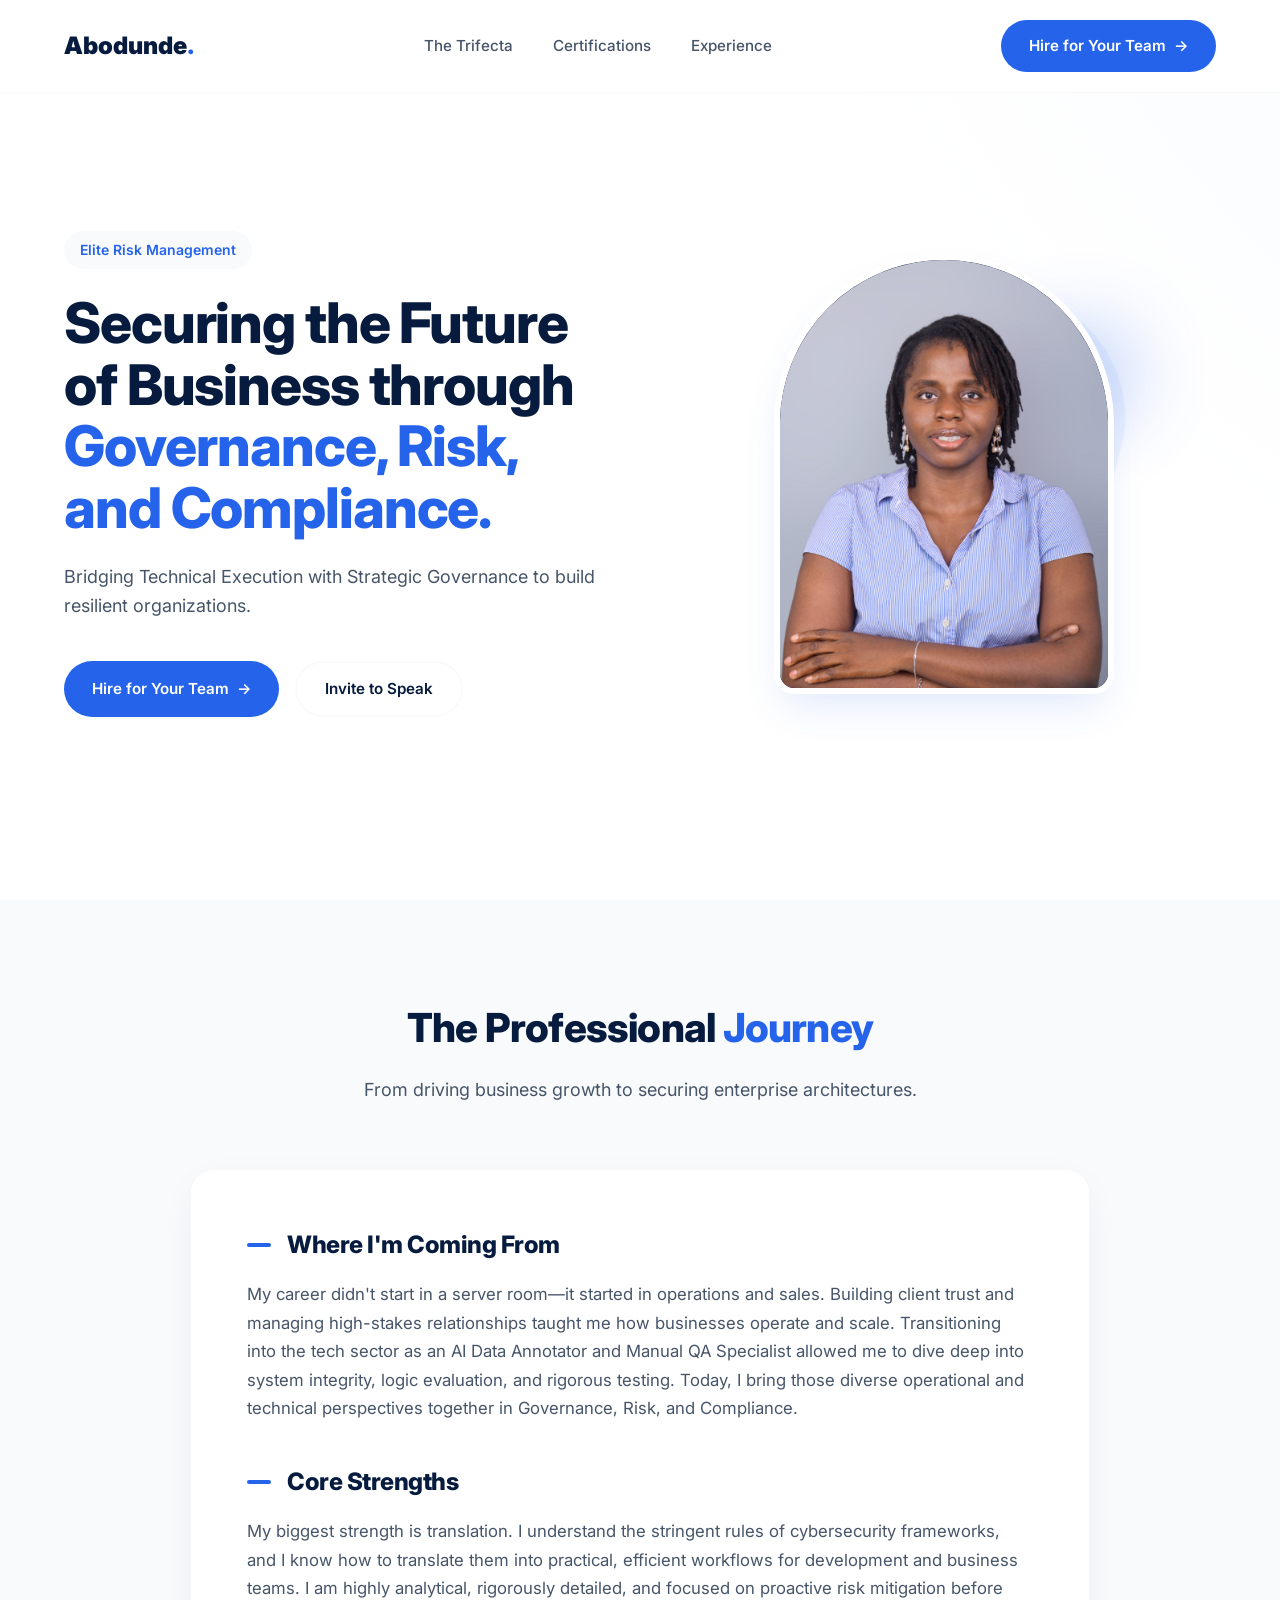
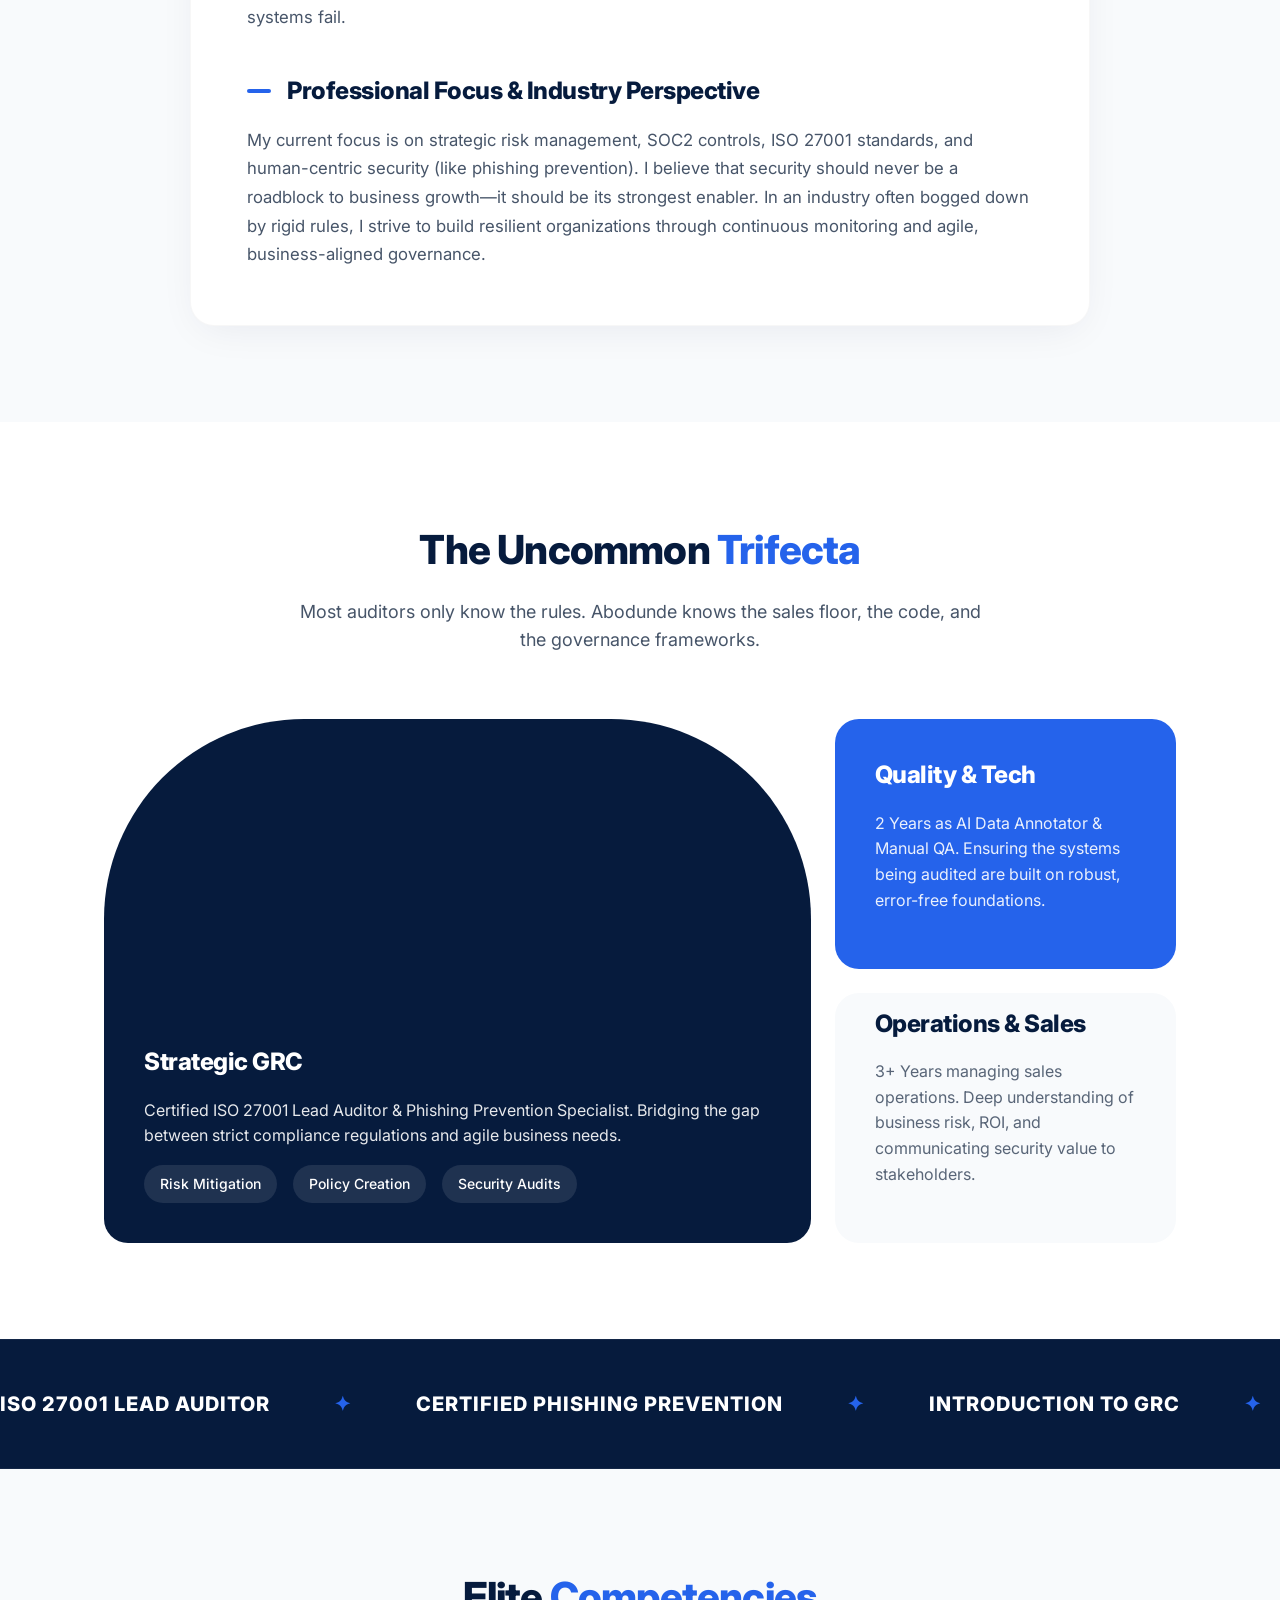
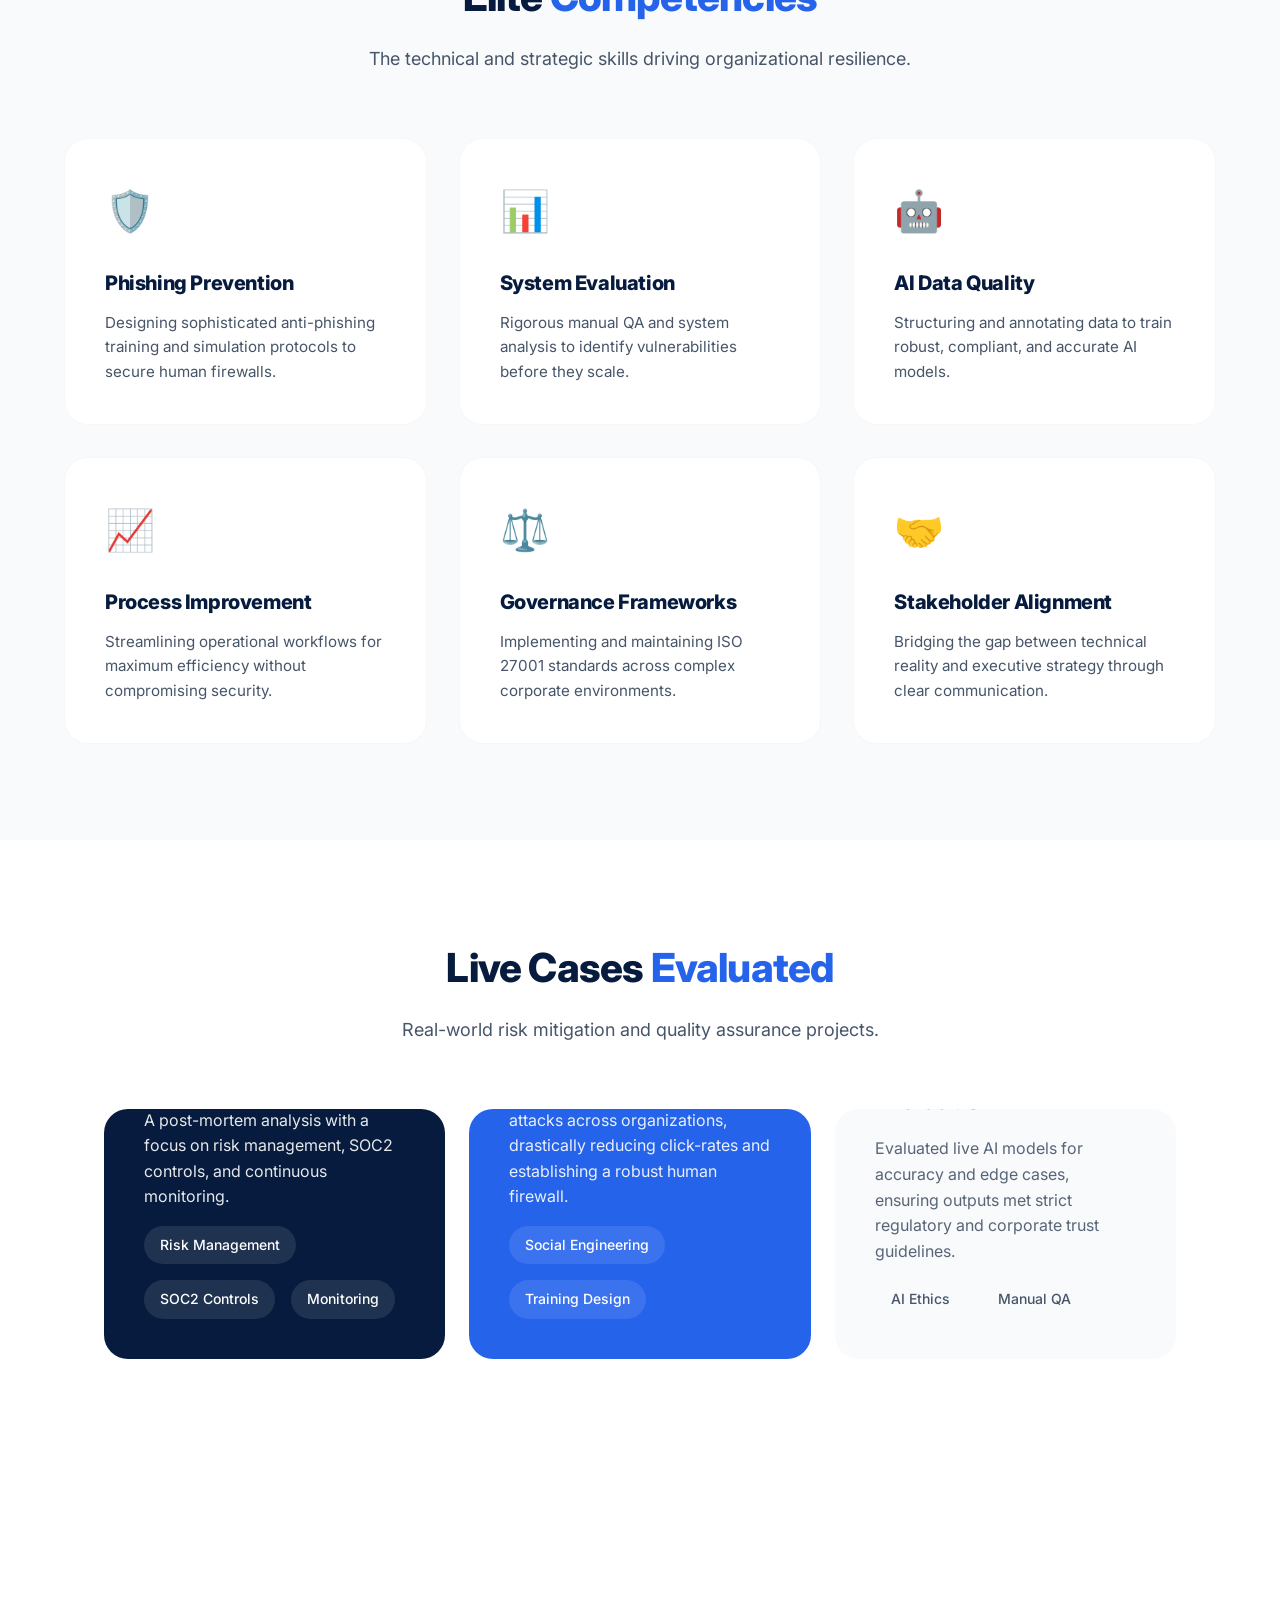
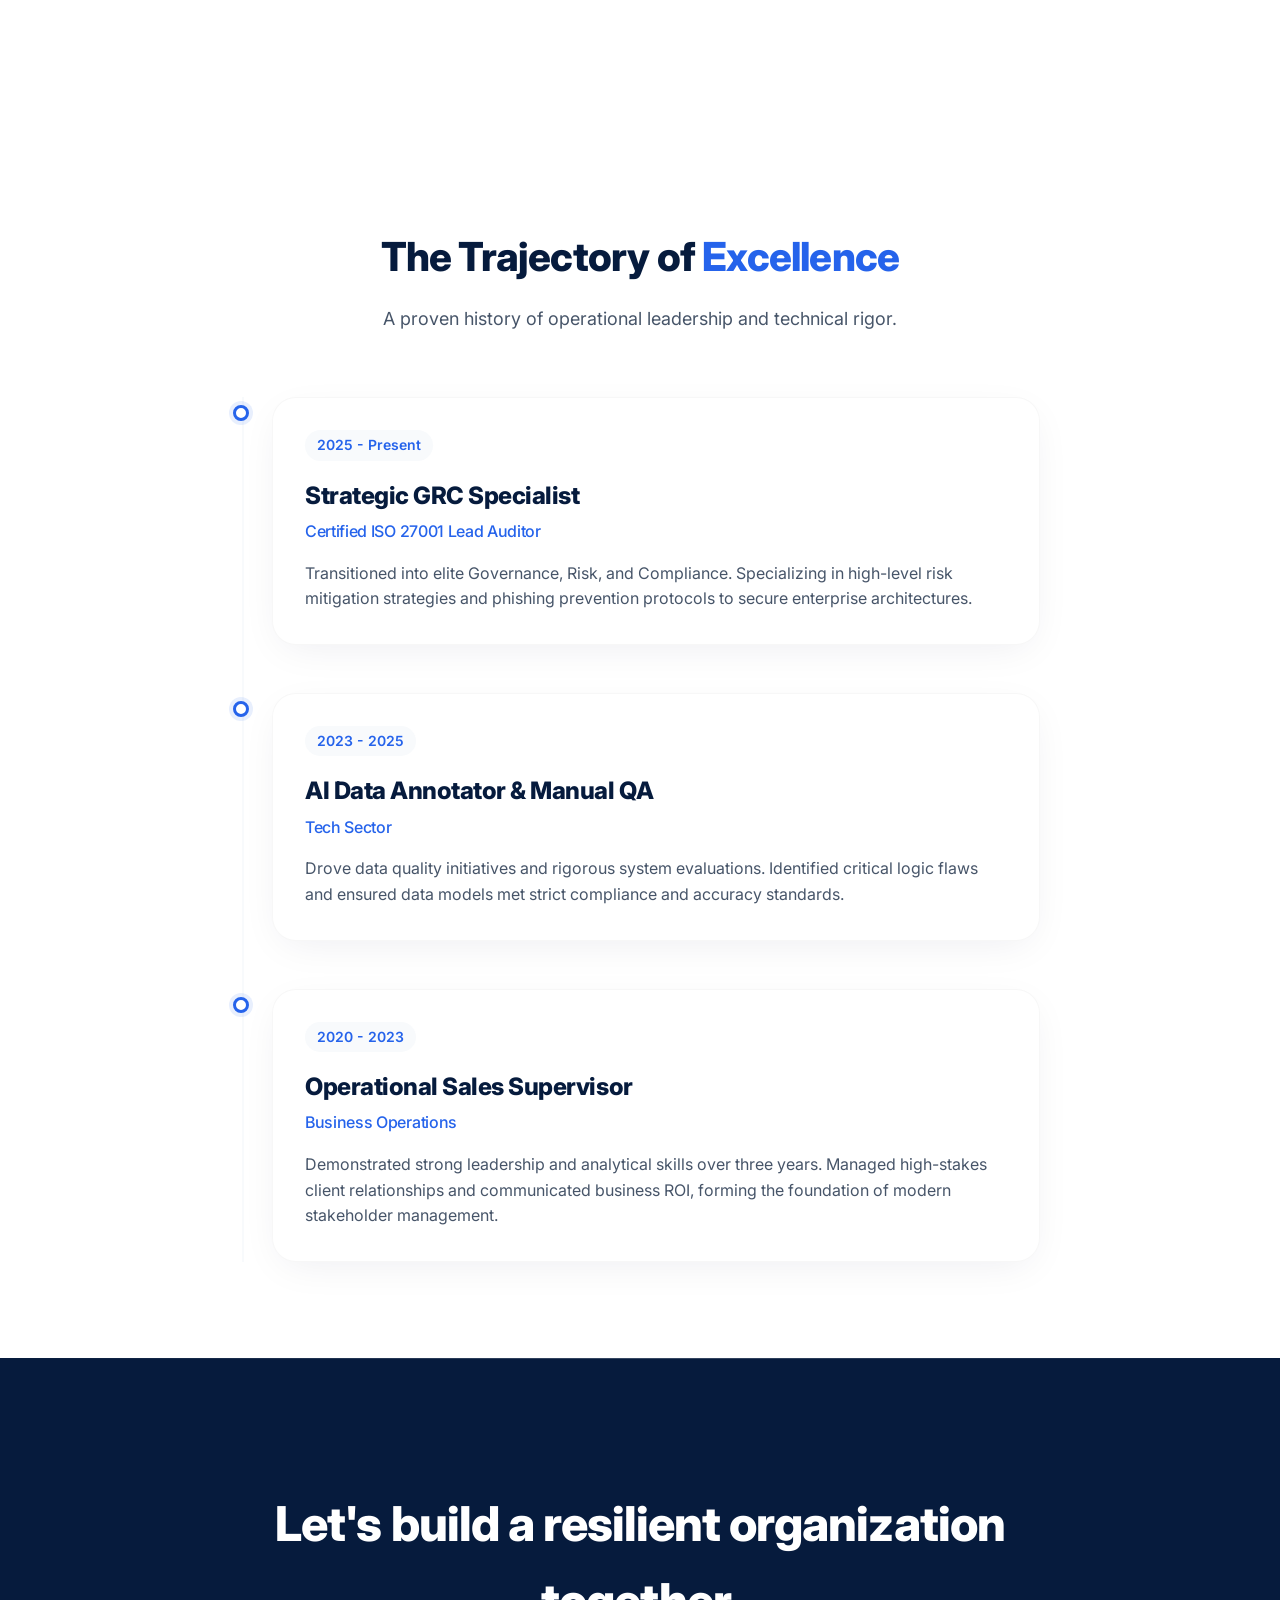
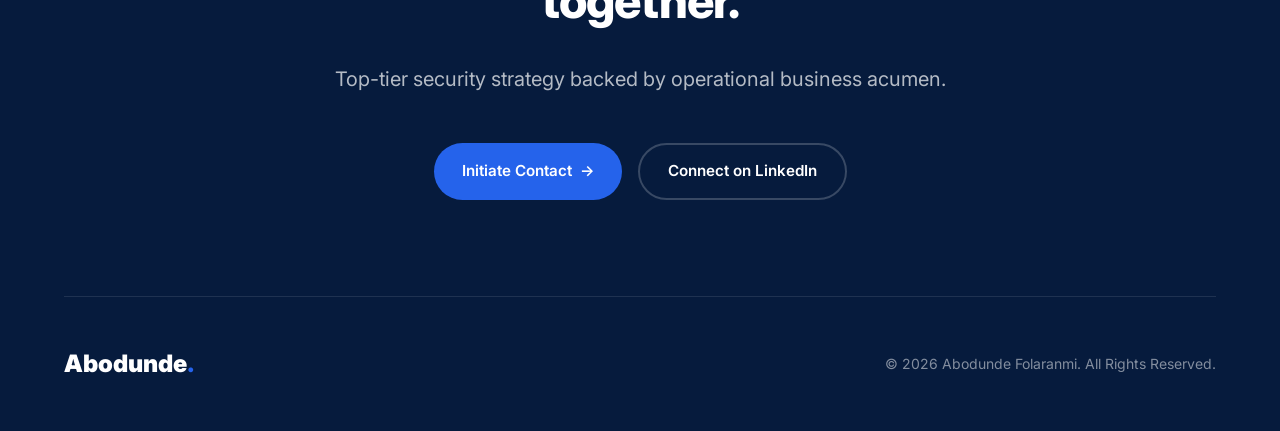
==== index.html @ b5280da3 "Add files via upload" ====
<!DOCTYPE html>
<html lang="en">
<head>
    <meta charset="UTF-8">
    <meta name="viewport" content="width=device-width, initial-scale=1.0">
    <title>Abodunde Folaranmi | Elite GRC & Risk Management Leader</title>
    <meta name="description" content="Portfolio of Abodunde Folaranmi - Bridging Technical Execution with Strategic Governance. ISO 27001 Lead Auditor & QA Specialist.">
    <link rel="stylesheet" href="style.css">
    <!-- Google Fonts: Inter for that premium, clean geometric look -->
    <link rel="preconnect" href="https://fonts.googleapis.com">
    <link rel="preconnect" href="https://fonts.gstatic.com" crossorigin>
    <link href="https://fonts.googleapis.com/css2?family=Inter:wght@300;400;500;600;800;900&display=swap" rel="stylesheet">
</head>
<body>
    <header class="navbar">
        <div class="logo">Abodunde<span>.</span></div>
        <nav>
            <a href="#about">The Trifecta</a>
            <a href="#expertise">Certifications</a>
            <a href="#experience">Experience</a>
        </nav>
        <a href="#contact" class="btn-primary">Hire for Your Team <span class="arrow">→</span></a>
    </header>

    <main>
        <!-- Hero Section -->
        <section id="hero" class="hero">
            <div class="hero-content">
                <div class="hero-badge">Elite Risk Management</div>
                <h1>Securing the Future of Business through <span class="highlight">Governance, Risk, and Compliance.</span></h1>
                <p>Bridging Technical Execution with Strategic Governance to build resilient organizations.</p>
                <div class="hero-actions">
                    <a href="#contact" class="btn-primary">Hire for Your Team <span class="arrow">→</span></a>
                    <a href="#contact" class="btn-secondary">Invite to Speak</a>
                </div>
            </div>
            <div class="hero-visual">
                <!-- Profile Image -->
                <div class="profile-image-container">
                    <!-- Update the src attribute with the exact name of the picture you uploaded -->
                    <img src="DSC_1246.JPG" alt="Abodunde Folaranmi" class="profile-img" id="profile-picture">
                </div>
                <!-- Abstract visual representation behind the image -->
                <div class="abstract-shape shape-1"></div>
                <div class="abstract-shape shape-2"></div>
                <div class="abstract-shape shape-3"></div>
            </div>
        </section>

        <!-- About Me Section -->
        <section id="about-me" class="section bg-light-section">
            <div class="section-header">
                <h2>The Professional <span class="highlight">Journey</span></h2>
                <p>From driving business growth to securing enterprise architectures.</p>
            </div>
            
            <div class="about-grid">
                <div class="about-content">
                    <h3>Where I'm Coming From</h3>
                    <p>My career didn't start in a server room—it started in operations and sales. Building client trust and managing high-stakes relationships taught me how businesses operate and scale. Transitioning into the tech sector as an AI Data Annotator and Manual QA Specialist allowed me to dive deep into system integrity, logic evaluation, and rigorous testing. Today, I bring those diverse operational and technical perspectives together in Governance, Risk, and Compliance.</p>
                    
                    <h3>Core Strengths</h3>
                    <p>My biggest strength is translation. I understand the stringent rules of cybersecurity frameworks, and I know how to translate them into practical, efficient workflows for development and business teams. I am highly analytical, rigorously detailed, and focused on proactive risk mitigation before systems fail.</p>
                    
                    <h3>Professional Focus & Industry Perspective</h3>
                    <p>My current focus is on strategic risk management, SOC2 controls, ISO 27001 standards, and human-centric security (like phishing prevention). I believe that security should never be a roadblock to business growth—it should be its strongest enabler. In an industry often bogged down by rigid rules, I strive to build resilient organizations through continuous monitoring and agile, business-aligned governance.</p>
                </div>
            </div>
        </section>

        <!-- The Uncommon Trifecta Section -->
        <section id="about-trifecta" class="section">
            <div class="section-header">
                <h2>The Uncommon <span class="highlight">Trifecta</span></h2>
                <p>Most auditors only know the rules. Abodunde knows the sales floor, the code, and the governance frameworks.</p>
            </div>
            
            <div class="bento-grid">
                <!-- Card 1: GRC -->
                <div class="bento-card bento-large bg-navy color-white">
                    <div class="bento-content">
                        <h3>Strategic GRC</h3>
                        <p>Certified ISO 27001 Lead Auditor & Phishing Prevention Specialist. Bridging the gap between strict compliance regulations and agile business needs.</p>
                        <ul class="skills-list">
                            <li>Risk Mitigation</li>
                            <li>Policy Creation</li>
                            <li>Security Audits</li>
                        </ul>
                    </div>
                </div>

                <!-- Card 2: Tech -->
                <div class="bento-card bento-small bg-blue color-white">
                    <div class="bento-content">
                        <h3>Quality & Tech</h3>
                        <p>2 Years as AI Data Annotator & Manual QA. Ensuring the systems being audited are built on robust, error-free foundations.</p>
                    </div>
                </div>

                <!-- Card 3: Sales -->
                <div class="bento-card bento-small bg-light">
                    <div class="bento-content">
                        <h3>Operations & Sales</h3>
                        <p>3+ Years managing sales operations. Deep understanding of business risk, ROI, and communicating security value to stakeholders.</p>
                    </div>
                </div>
            </div>
        </section>

        <!-- Certifications Marquee -->
        <section class="marquee-section bg-navy">
            <div class="marquee-container">
                <div class="marquee-content">
                    <!-- Duplicate items for seamless scroll -->
                    <div class="marquee-item">ISO 27001 Lead Auditor</div>
                    <div class="marquee-item">Certified Phishing Prevention</div>
                    <div class="marquee-item">Introduction to GRC</div>
                    <div class="marquee-item">ISO 27001 Lead Auditor</div>
                    <div class="marquee-item">Certified Phishing Prevention</div>
                    <div class="marquee-item">Introduction to GRC</div>
                </div>
            </div>
        </section>

        <!-- Core Skills & Services -->
        <section id="expertise" class="section bg-light-section">
            <div class="section-header">
                <h2>Elite <span class="highlight">Competencies</span></h2>
                <p>The technical and strategic skills driving organizational resilience.</p>
            </div>
            
            <div class="services-grid">
                <div class="service-card">
                    <div class="service-icon">🛡️</div>
                    <h4>Phishing Prevention</h4>
                    <p>Designing sophisticated anti-phishing training and simulation protocols to secure human firewalls.</p>
                </div>
                <div class="service-card">
                    <div class="service-icon">📊</div>
                    <h4>System Evaluation</h4>
                    <p>Rigorous manual QA and system analysis to identify vulnerabilities before they scale.</p>
                </div>
                <div class="service-card">
                    <div class="service-icon">🤖</div>
                    <h4>AI Data Quality</h4>
                    <p>Structuring and annotating data to train robust, compliant, and accurate AI models.</p>
                </div>
                <div class="service-card">
                    <div class="service-icon">📈</div>
                    <h4>Process Improvement</h4>
                    <p>Streamlining operational workflows for maximum efficiency without compromising security.</p>
                </div>
                <div class="service-card">
                    <div class="service-icon">⚖️</div>
                    <h4>Governance Frameworks</h4>
                    <p>Implementing and maintaining ISO 27001 standards across complex corporate environments.</p>
                </div>
                <div class="service-card">
                    <div class="service-icon">🤝</div>
                    <h4>Stakeholder Alignment</h4>
                    <p>Bridging the gap between technical reality and executive strategy through clear communication.</p>
                </div>
            </div>
        </section>

        <!-- Live Cases Evaluated Section -->
        <section id="cases" class="section">
            <div class="section-header">
                <h2>Live Cases <span class="highlight">Evaluated</span></h2>
                <p>Real-world risk mitigation and quality assurance projects.</p>
            </div>
            
            <div class="bento-grid">
                <!-- Case 1 -->
                <div class="bento-card bento-small bg-navy color-white">
                    <div class="bento-content">
                        <h3>KNP Logistics Collapse</h3>
                        <p>A post-mortem analysis with a focus on risk management, SOC2 controls, and continuous monitoring.</p>
                        <ul class="skills-list">
                            <li>Risk Management</li>
                            <li>SOC2 Controls</li>
                            <li>Monitoring</li>
                        </ul>
                    </div>
                </div>

                <!-- Case 2 -->
                <div class="bento-card bento-small bg-blue color-white">
                    <div class="bento-content">
                        <h3>Enterprise Anti-Phishing</h3>
                        <p>Deployed specialized simulated attacks across organizations, drastically reducing click-rates and establishing a robust human firewall.</p>
                        <ul class="skills-list">
                            <li>Social Engineering</li>
                            <li>Training Design</li>
                        </ul>
                    </div>
                </div>

                <!-- Case 3 -->
                <div class="bento-card bento-small bg-light">
                    <div class="bento-content">
                        <h3>AI Model QA Evaluation</h3>
                        <p>Evaluated live AI models for accuracy and edge cases, ensuring outputs met strict regulatory and corporate trust guidelines.</p>
                        <ul class="skills-list">
                            <li>AI Ethics</li>
                            <li>Manual QA</li>
                        </ul>
                    </div>
                </div>
            </div>
        </section>
        <!-- Experience Timeline -->
        <section id="experience" class="section">
            <div class="section-header">
                <h2>The Trajectory of <span class="highlight">Excellence</span></h2>
                <p>A proven history of operational leadership and technical rigor.</p>
            </div>
            
            <div class="timeline">
                <div class="timeline-item">
                    <div class="timeline-dot"></div>
                    <div class="timeline-content">
                        <span class="timeline-date">2025 - Present</span>
                        <h3>Strategic GRC Specialist</h3>
                        <h4>Certified ISO 27001 Lead Auditor</h4>
                        <p>Transitioned into elite Governance, Risk, and Compliance. Specializing in high-level risk mitigation strategies and phishing prevention protocols to secure enterprise architectures.</p>
                    </div>
                </div>
                
                <div class="timeline-item">
                    <div class="timeline-dot"></div>
                    <div class="timeline-content">
                        <span class="timeline-date">2023 - 2025</span>
                        <h3>AI Data Annotator & Manual QA</h3>
                        <h4>Tech Sector</h4>
                        <p>Drove data quality initiatives and rigorous system evaluations. Identified critical logic flaws and ensured data models met strict compliance and accuracy standards.</p>
                    </div>
                </div>

                <div class="timeline-item">
                    <div class="timeline-dot"></div>
                    <div class="timeline-content">
                        <span class="timeline-date">2020 - 2023</span>
                        <h3>Operational Sales Supervisor</h3>
                        <h4>Business Operations</h4>
                        <p>Demonstrated strong leadership and analytical skills over three years. Managed high-stakes client relationships and communicated business ROI, forming the foundation of modern stakeholder management.</p>
                    </div>
                </div>
            </div>
        </section>
    </main>

    <!-- Final Conversion Footer -->
    <footer id="contact" class="footer bg-navy">
        <div class="footer-content">
            <h2>Let's build a resilient organization <span class="highlight">together.</span></h2>
            <p>Top-tier security strategy backed by operational business acumen.</p>
            <div class="footer-actions">
                <a href="mailto:contact@example.com" class="btn-primary">Initiate Contact <span class="arrow">→</span></a>
                <a href="https://linkedin.com/in/abodundefolaranmi" class="btn-secondary btn-secondary-light" target="_blank" rel="noopener noreferrer">Connect on LinkedIn</a>
            </div>
        </div>
        <div class="footer-bottom">
            <div class="logo logo-light">Abodunde<span>.</span></div>
            <p>&copy; 2026 Abodunde Folaranmi. All Rights Reserved.</p>
        </div>
    </footer>

    <script src="script.js"></script>
</body>
</html>
---- style.css ----
:root {
    /* Color Palette based on Implementation Plan */
    --color-navy: #061B3D;
    --color-blue: #2563EB;
    --color-light-blue: #F8FAFC;
    --color-white: #FFFFFF;
    --color-text-body: #475569;
    --color-text-heading: #061B3D;
    
    /* Typography */
    --font-primary: 'Inter', sans-serif;
    
    /* Design Tokens */
    --radius-arch: 200px 200px 24px 24px;
    --radius-card: 24px;
    --shadow-soft: 0 10px 40px -10px rgba(6, 27, 61, 0.08);
    --shadow-hover: 0 20px 40px -10px rgba(37, 99, 235, 0.15);
    --transition-standard: all 0.3s cubic-bezier(0.4, 0, 0.2, 1);
}

* {
    margin: 0;
    padding: 0;
    box-sizing: border-box;
}

body {
    font-family: var(--font-primary);
    background-color: var(--color-white);
    color: var(--color-text-body);
    line-height: 1.6;
    -webkit-font-smoothing: antialiased;
    overflow-x: hidden;
}

h1, h2, h3, h4, h5, h6 {
    color: var(--color-text-heading);
    font-weight: 800;
    letter-spacing: -0.02em;
}

/* Navbar */
.navbar {
    position: fixed;
    top: 0;
    left: 0;
    width: 100%;
    display: flex;
    justify-content: space-between;
    align-items: center;
    padding: 1.25rem 5%;
    background: rgba(255, 255, 255, 0.85);
    backdrop-filter: blur(12px);
    z-index: 1000;
    border-bottom: 1px solid rgba(0, 0, 0, 0.03);
}

.logo {
    font-size: 1.5rem;
    font-weight: 900;
    color: var(--color-navy);
}
.logo span {
    color: var(--color-blue);
}

.navbar nav {
    display: flex;
    gap: 2.5rem;
}

.navbar nav a {
    text-decoration: none;
    color: var(--color-text-body);
    font-weight: 500;
    font-size: 0.95rem;
    transition: var(--transition-standard);
}

.navbar nav a:hover {
    color: var(--color-blue);
}

.btn-primary {
    display: inline-flex;
    align-items: center;
    gap: 0.5rem;
    padding: 0.875rem 1.75rem;
    background-color: var(--color-blue);
    color: var(--color-white);
    text-decoration: none;
    font-weight: 600;
    font-size: 0.95rem;
    border-radius: 100px;
    transition: var(--transition-standard);
}

.btn-primary .arrow {
    transition: var(--transition-standard);
}

.btn-primary:hover {
    background-color: var(--color-navy);
    transform: translateY(-2px);
    box-shadow: var(--shadow-hover);
}

.btn-primary:hover .arrow {
    transform: translateX(4px);
}

/* Hero Section */
.hero {
    min-height: 100vh;
    padding: 8rem 5% 5rem;
    display: flex;
    align-items: center;
    justify-content: space-between;
    gap: 4rem;
    position: relative;
    overflow: hidden;
}

.hero::before {
    content: '';
    position: absolute;
    top: -50%;
    left: -50%;
    width: 200%;
    height: 200%;
    background: radial-gradient(circle at top right, rgba(37, 99, 235, 0.04), transparent 40%);
    pointer-events: none;
    z-index: 0;
}

.hero-content {
    flex: 1;
    max-width: 600px;
    z-index: 1;
}

.hero-badge {
    display: inline-block;
    padding: 0.5rem 1rem;
    background-color: var(--color-light-blue);
    color: var(--color-blue);
    font-size: 0.875rem;
    font-weight: 600;
    border-radius: 100px;
    margin-bottom: 1.5rem;
    animation: fadeInDown 0.8s ease-out;
}

.hero h1 {
    font-size: 3.5rem;
    line-height: 1.1;
    margin-bottom: 1.5rem;
    animation: fadeInUp 0.8s ease-out 0.2s both;
}

.hero h1 .highlight {
    color: var(--color-blue);
}

.hero p {
    font-size: 1.125rem;
    color: var(--color-text-body);
    margin-bottom: 2.5rem;
    animation: fadeInUp 0.8s ease-out 0.4s both;
}

.hero-actions {
    display: flex;
    gap: 1rem;
    animation: fadeInUp 0.8s ease-out 0.6s both;
}

.btn-secondary {
    display: inline-flex;
    align-items: center;
    padding: 0.875rem 1.75rem;
    background-color: transparent;
    color: var(--color-navy);
    border: 2px solid var(--color-light-blue);
    text-decoration: none;
    font-weight: 600;
    font-size: 0.95rem;
    border-radius: 100px;
    transition: var(--transition-standard);
}

.btn-secondary:hover {
    border-color: var(--color-navy);
    background-color: var(--color-light-blue);
}

.hero-visual {
    flex: 1;
    position: relative;
    height: 500px;
    display: flex;
    justify-content: center;
    align-items: center;
    animation: fadeIn 1.2s ease-out 0.8s both;
}

.profile-image-container {
    position: relative;
    z-index: 10;
    width: 340px;
    height: 440px;
    border-radius: var(--radius-arch);
    overflow: hidden;
    box-shadow: var(--shadow-hover);
    border: 6px solid var(--color-white);
    background-color: var(--color-navy);
}

.profile-img {
    width: 100%;
    height: 100%;
    object-fit: cover;
    display: block;
}

.abstract-shape {
    position: absolute;
    border-radius: var(--radius-arch);
    background: linear-gradient(135deg, var(--color-light-blue) 0%, rgba(255,255,255,0) 100%);
    border: 1px solid rgba(255,255,255,0.5);
    box-shadow: var(--shadow-soft);
}

.shape-1 {
    width: 300px;
    height: 400px;
    z-index: 2;
    background: linear-gradient(135deg, #ffffff 0%, var(--color-light-blue) 100%);
}

.shape-2 {
    width: 250px;
    height: 350px;
    transform: rotate(15deg) translate(40px, -20px);
    background: var(--color-blue);
    opacity: 0.05;
    z-index: 1;
}

.shape-3 {
    width: 100px;
    height: 100px;
    border-radius: 50%;
    background: var(--color-blue);
    top: 20%;
    right: 15%;
    filter: blur(40px);
    opacity: 0.3;
    z-index: 0;
}

@keyframes fadeInUp {
    from { opacity: 0; transform: translateY(20px); }
    to { opacity: 1; transform: translateY(0); }
}
@keyframes fadeInDown {
    from { opacity: 0; transform: translateY(-20px); }
    to { opacity: 1; transform: translateY(0); }
}
@keyframes fadeIn {
    from { opacity: 0; }
    to { opacity: 1; }
}

@media (max-width: 900px) {
    .hero {
        flex-direction: column;
        text-align: center;
        padding-top: 8rem;
    }
    .hero-actions {
        justify-content: center;
    }
    .hero h1 {
        font-size: 2.5rem;
    }
    .hero-visual {
        width: 100%;
        height: 300px;
        margin-top: 2rem;
    }
    .shape-1 { width: 250px; height: 330px; }
    .shape-2 { width: 200px; height: 280px; }
}

/* Section Defaults */
.section {
    padding: 6rem 5%;
    max-width: 1200px;
    margin: 0 auto;
}

.section-header {
    text-align: center;
    margin-bottom: 4rem;
    max-width: 700px;
    margin-left: auto;
    margin-right: auto;
}

.section-header h2 {
    font-size: 2.5rem;
    margin-bottom: 1rem;
}

.section-header .highlight {
    color: var(--color-blue);
}

.section-header p {
    font-size: 1.125rem;
    color: var(--color-text-body);
}

/* About Grid Section */
.about-grid {
    display: flex;
    justify-content: center;
    max-width: 900px;
    margin: 0 auto;
}

.about-content {
    background-color: var(--color-white);
    padding: 3.5rem;
    border-radius: var(--radius-card);
    box-shadow: var(--shadow-soft);
    border: 1px solid rgba(0,0,0,0.03);
}

.about-content h3 {
    font-size: 1.5rem;
    color: var(--color-navy);
    margin-bottom: 1rem;
    display: flex;
    align-items: center;
}

.about-content h3::before {
    content: '';
    display: inline-block;
    width: 24px;
    height: 4px;
    background-color: var(--color-blue);
    margin-right: 1rem;
    border-radius: 2px;
}

.about-content p {
    font-size: 1.05rem;
    color: var(--color-text-body);
    margin-bottom: 2.5rem;
    line-height: 1.7;
}

.about-content p:last-child {
    margin-bottom: 0;
}

/* Bento Grid */
.bento-grid {
    display: grid;
    grid-template-columns: repeat(3, 1fr);
    grid-template-rows: repeat(2, 250px);
    gap: 1.5rem;
}

.bento-card {
    border-radius: var(--radius-card);
    padding: 2.5rem;
    display: flex;
    flex-direction: column;
    justify-content: flex-end;
    transition: var(--transition-standard);
    position: relative;
    overflow: hidden;
}

.bento-card:hover {
    transform: translateY(-5px);
    box-shadow: var(--shadow-hover);
}

.bento-card h3 {
    font-size: 1.5rem;
    margin-bottom: 1rem;
    position: relative;
    z-index: 2;
}

.bento-card p {
    font-size: 1rem;
    opacity: 0.9;
    position: relative;
    z-index: 2;
    margin-bottom: 1rem;
}

.bg-navy { background-color: var(--color-navy); }
.bg-navy h3, .bg-navy p, .bg-navy li { color: var(--color-white); }

.bg-blue { background-color: var(--color-blue); }
.bg-blue h3, .bg-blue p, .bg-blue li { color: var(--color-white); }

.bg-light { background-color: var(--color-light-blue); }
.bg-light h3 { color: var(--color-navy); }
.bg-light p { color: var(--color-text-body); }

/* Layout span */
.bento-large {
    grid-column: span 2;
    grid-row: span 2;
    border-radius: var(--radius-arch); /* The signature arched top */
    padding-top: 10rem;
}

.skills-list {
    list-style: none;
    display: flex;
    gap: 1rem;
    flex-wrap: wrap;
    position: relative;
    z-index: 2;
}

.skills-list li {
    background: rgba(255, 255, 255, 0.1);
    padding: 0.5rem 1rem;
    border-radius: 100px;
    font-size: 0.875rem;
    font-weight: 500;
}

@media (max-width: 900px) {
    .bento-grid {
        grid-template-columns: 1fr;
        grid-template-rows: auto;
    }
    .bento-large {
        grid-column: span 1;
        grid-row: span 1;
        border-radius: var(--radius-card); /* Remove arch on mobile for simplicity */
        padding-top: 2.5rem;
    }
}

/* Marquee Section */
.marquee-section {
    padding: 3rem 0;
    overflow: hidden;
    position: relative;
    border-top: 1px solid rgba(255,255,255,0.05);
    border-bottom: 1px solid rgba(255,255,255,0.05);
}

.marquee-container {
    width: 100%;
    overflow: hidden;
}

.marquee-content {
    display: flex;
    white-space: nowrap;
    animation: scrollMarquee 20s linear infinite;
    gap: 4rem;
}

.marquee-item {
    font-size: 1.25rem;
    font-weight: 800;
    color: var(--color-white);
    text-transform: uppercase;
    letter-spacing: 0.05em;
    display: flex;
    align-items: center;
}

.marquee-item::after {
    content: '✦';
    margin-left: 4rem;
    color: var(--color-blue);
}

@keyframes scrollMarquee {
    0% { transform: translateX(0); }
    100% { transform: translateX(calc(-50% - 2rem)); }
}

/* Services Grid */
.bg-light-section {
    background-color: var(--color-light-blue);
    width: 100%;
    max-width: 100%;
}

.services-grid {
    display: grid;
    grid-template-columns: repeat(auto-fit, minmax(300px, 1fr));
    gap: 2rem;
    max-width: 1200px;
    margin: 0 auto;
}

.service-card {
    background-color: var(--color-white);
    padding: 2.5rem;
    border-radius: var(--radius-card);
    transition: var(--transition-standard);
    border: 1px solid rgba(0,0,0,0.03);
}

.service-card:hover {
    transform: translateY(-5px);
    box-shadow: var(--shadow-hover);
    border-color: rgba(37, 99, 235, 0.1);
}

.service-icon {
    font-size: 2.5rem;
    margin-bottom: 1.5rem;
}

.service-card h4 {
    font-size: 1.25rem;
    margin-bottom: 0.75rem;
    color: var(--color-navy);
}

.service-card p {
    color: var(--color-text-body);
    font-size: 0.95rem;
}

/* Experience Timeline */
.timeline {
    max-width: 800px;
    margin: 0 auto;
    position: relative;
    padding-left: 2rem;
}

.timeline::before {
    content: '';
    position: absolute;
    top: 0;
    bottom: 0;
    left: 2px;
    width: 2px;
    background-color: var(--color-light-blue);
}

.timeline-item {
    position: relative;
    margin-bottom: 3rem;
    animation: fadeInUp 0.8s ease-out both;
}

.timeline-item:last-child {
    margin-bottom: 0;
}

.timeline-dot {
    position: absolute;
    left: -2.45rem;
    top: 0.5rem;
    width: 16px;
    height: 16px;
    border-radius: 50%;
    background-color: var(--color-white);
    border: 3px solid var(--color-blue);
    box-shadow: 0 0 0 4px rgba(37, 99, 235, 0.1);
}

.timeline-content {
    background-color: var(--color-white);
    padding: 2rem;
    border-radius: var(--radius-card);
    border: 1px solid rgba(0,0,0,0.03);
    box-shadow: var(--shadow-soft);
    transition: var(--transition-standard);
}

.timeline-content:hover {
    transform: translateX(5px);
    box-shadow: var(--shadow-hover);
    border-color: rgba(37, 99, 235, 0.1);
}

.timeline-date {
    display: inline-block;
    padding: 0.25rem 0.75rem;
    background-color: var(--color-light-blue);
    color: var(--color-blue);
    border-radius: 100px;
    font-size: 0.875rem;
    font-weight: 600;
    margin-bottom: 1rem;
}

.timeline-content h3 {
    font-size: 1.5rem;
    margin-bottom: 0.25rem;
}

.timeline-content h4 {
    font-size: 1rem;
    color: var(--color-blue);
    margin-bottom: 1rem;
    font-weight: 500;
}

.timeline-content p {
    color: var(--color-text-body);
}

/* Footer Section */
.footer {
    padding: 8rem 5% 3rem;
    text-align: center;
    position: relative;
    overflow: hidden;
}

.footer::before {
    content: '';
    position: absolute;
    top: 0;
    left: 50%;
    transform: translateX(-50%);
    width: 100%;
    height: 1px;
    background: linear-gradient(90deg, transparent, rgba(255,255,255,0.2), transparent);
}

.footer-content {
    max-width: 800px;
    margin: 0 auto 6rem;
}

.footer h2 {
    font-size: 3rem;
    color: var(--color-white);
    margin-bottom: 1.5rem;
}

.footer p {
    font-size: 1.25rem;
    color: rgba(255, 255, 255, 0.7);
    margin-bottom: 3rem;
}

.footer-actions {
    display: flex;
    justify-content: center;
    gap: 1rem;
}

.btn-secondary-light {
    border-color: rgba(255, 255, 255, 0.2);
    color: var(--color-white);
}

.btn-secondary-light:hover {
    background-color: rgba(255, 255, 255, 0.1);
    border-color: var(--color-white);
}

.footer-bottom {
    display: flex;
    justify-content: space-between;
    align-items: center;
    padding-top: 3rem;
    border-top: 1px solid rgba(255,255,255,0.1);
}

.logo-light {
    color: var(--color-white);
}

.footer-bottom p {
    font-size: 0.875rem;
    margin-bottom: 0;
    color: rgba(255, 255, 255, 0.5);
}

@media (max-width: 768px) {
    .footer h2 { font-size: 2rem; }
    .footer-actions { flex-direction: column; }
    .footer-bottom { flex-direction: column; gap: 1rem; }
}
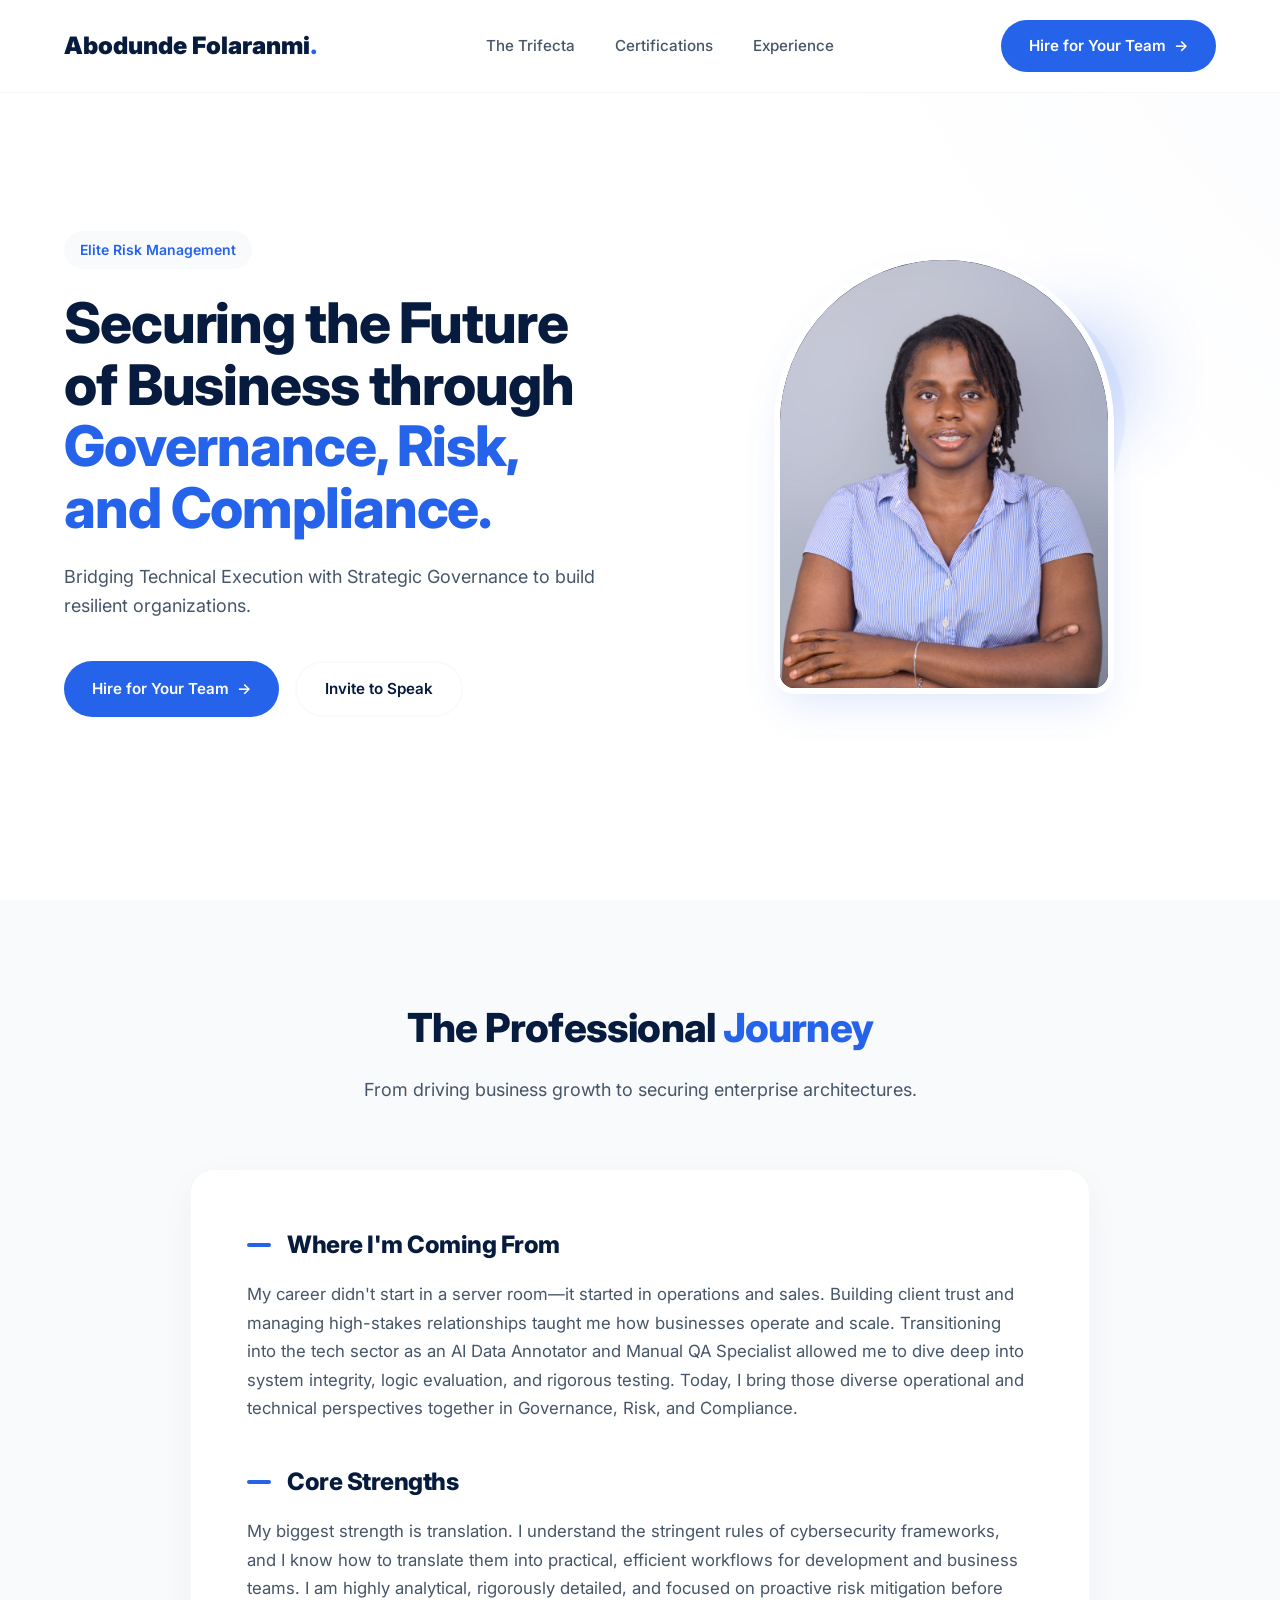
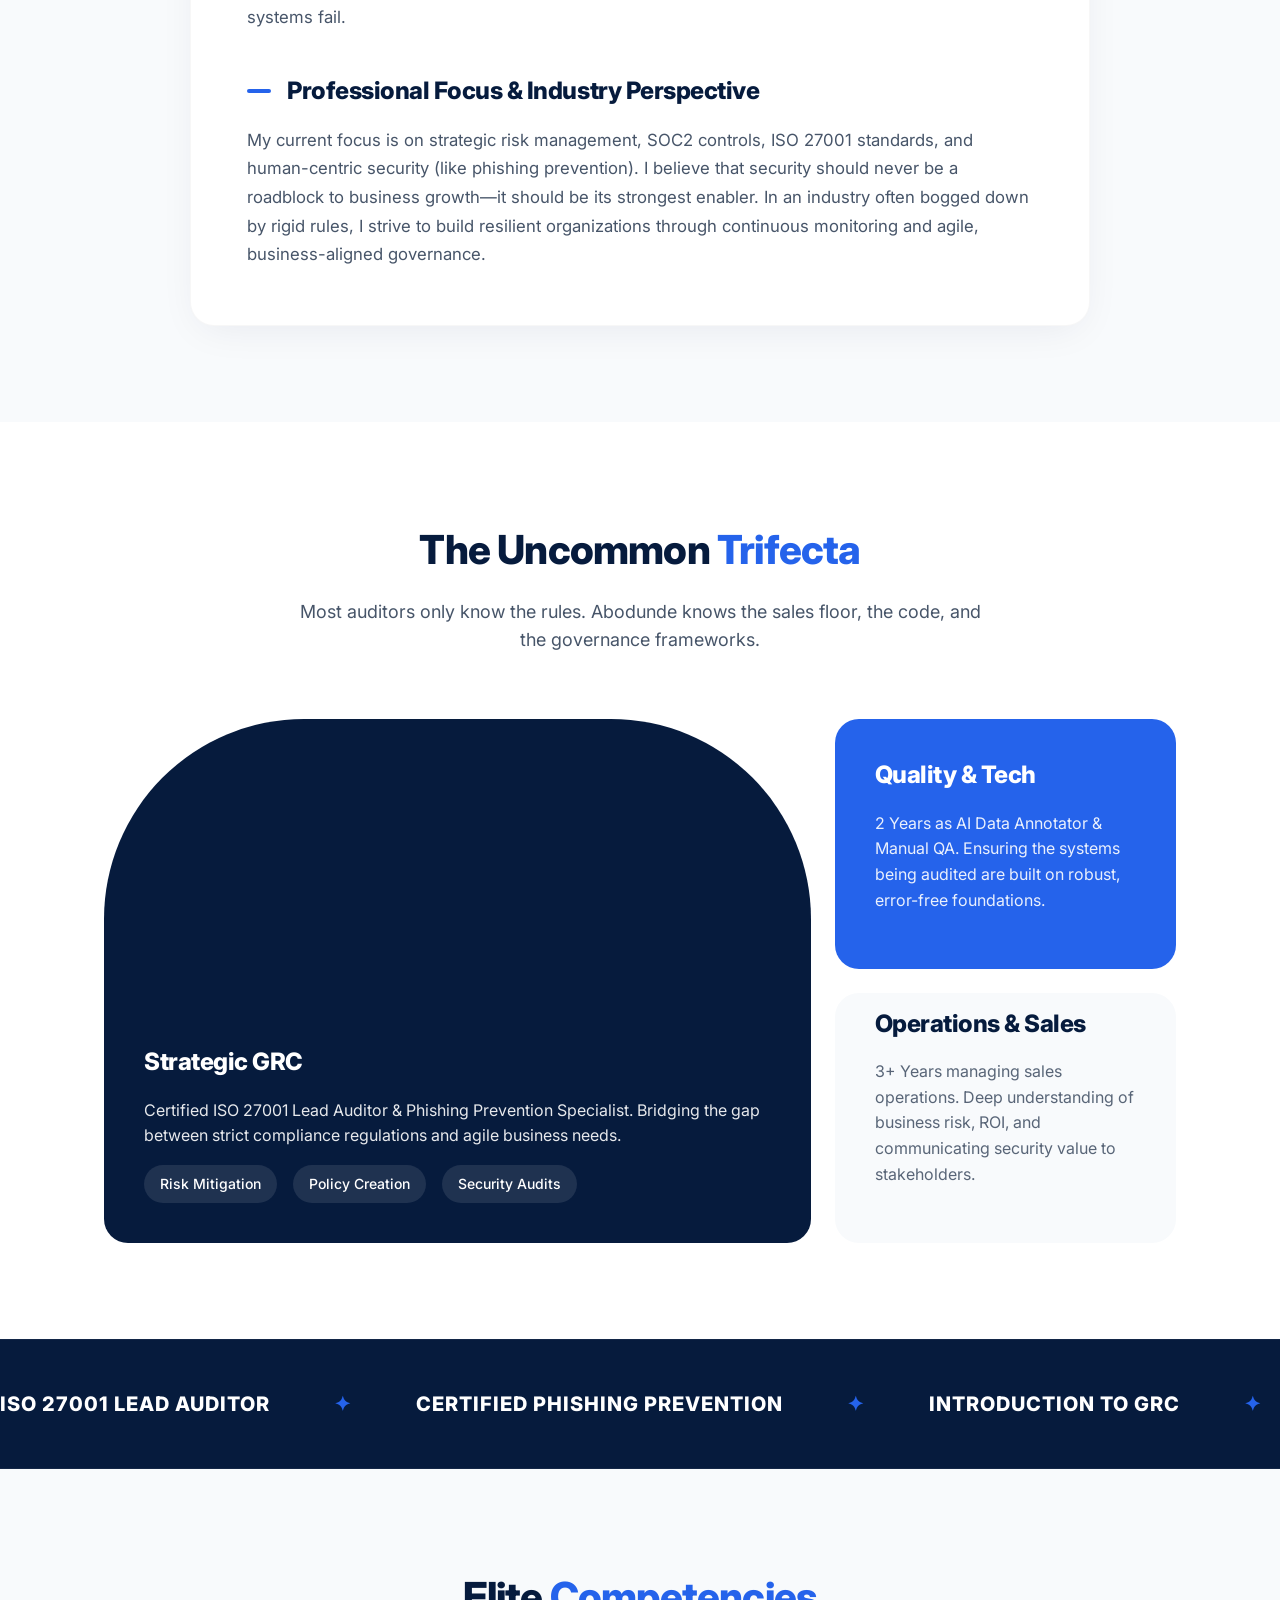
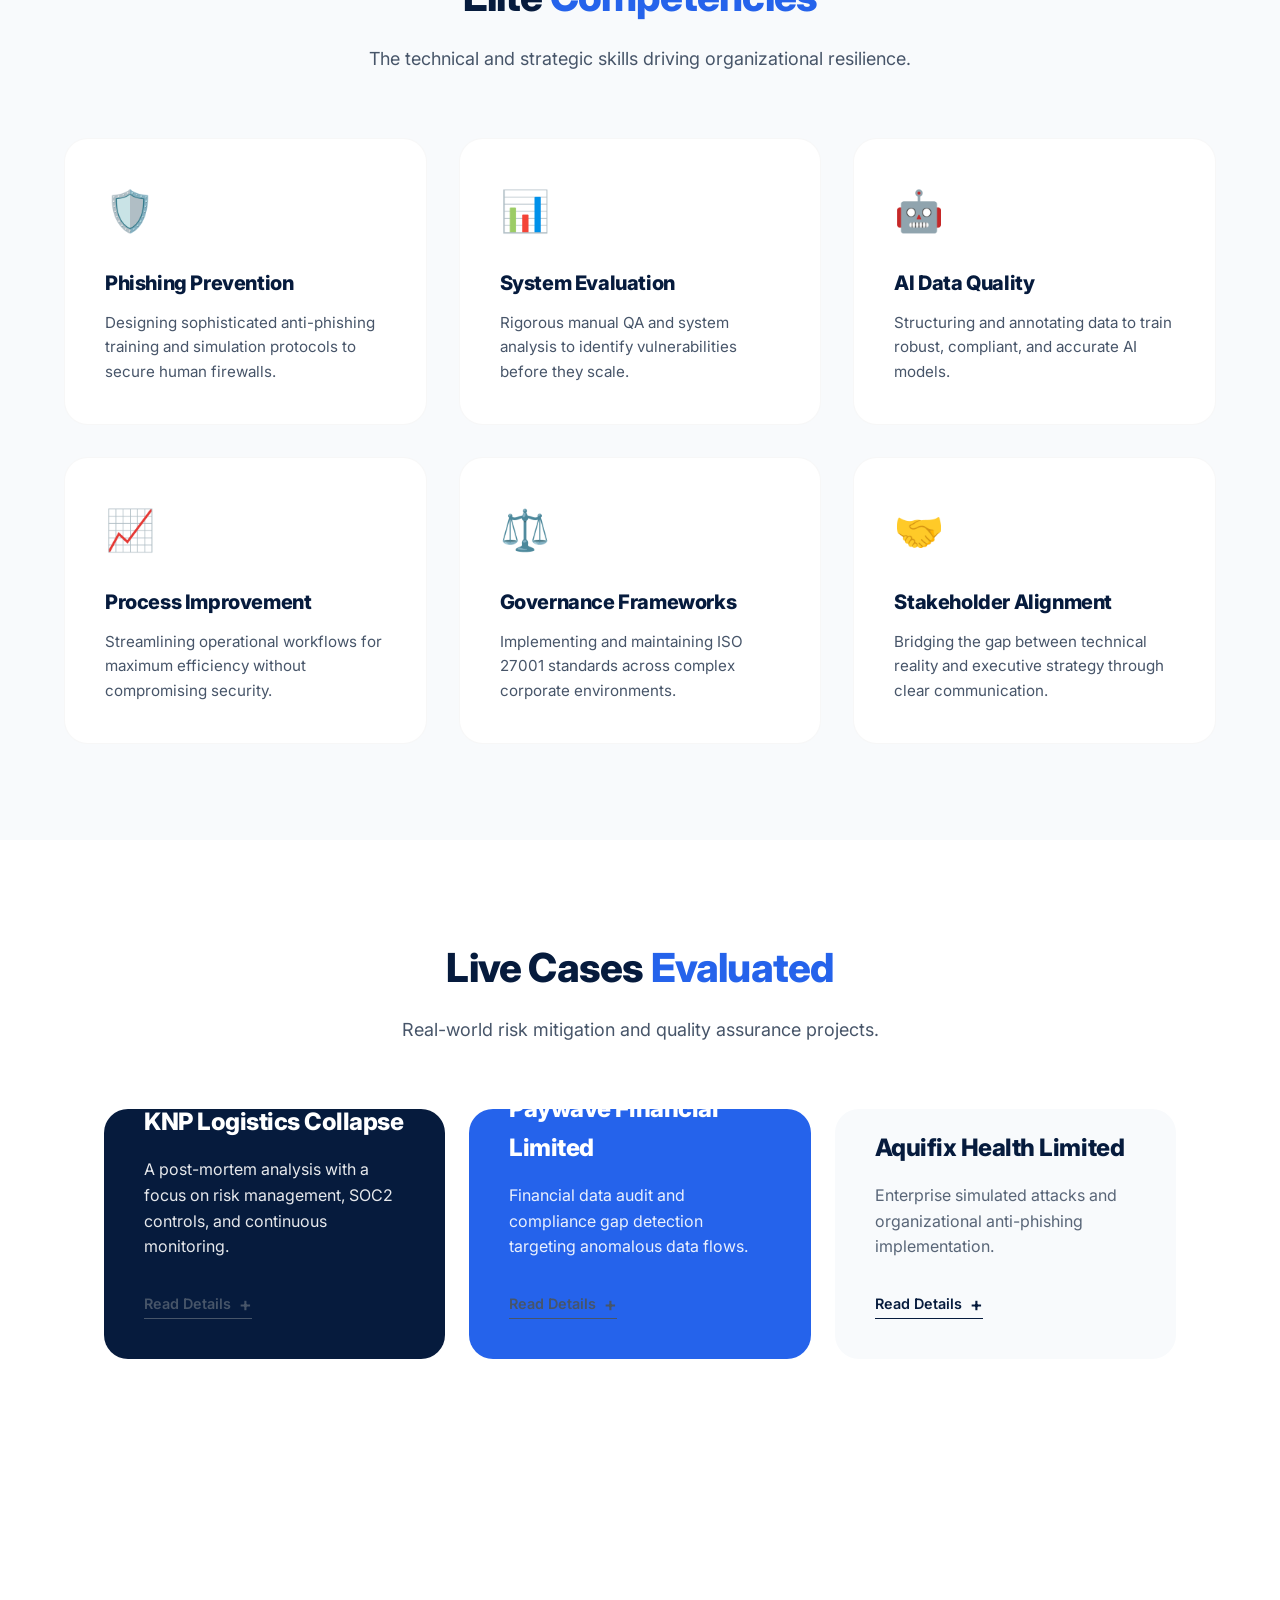
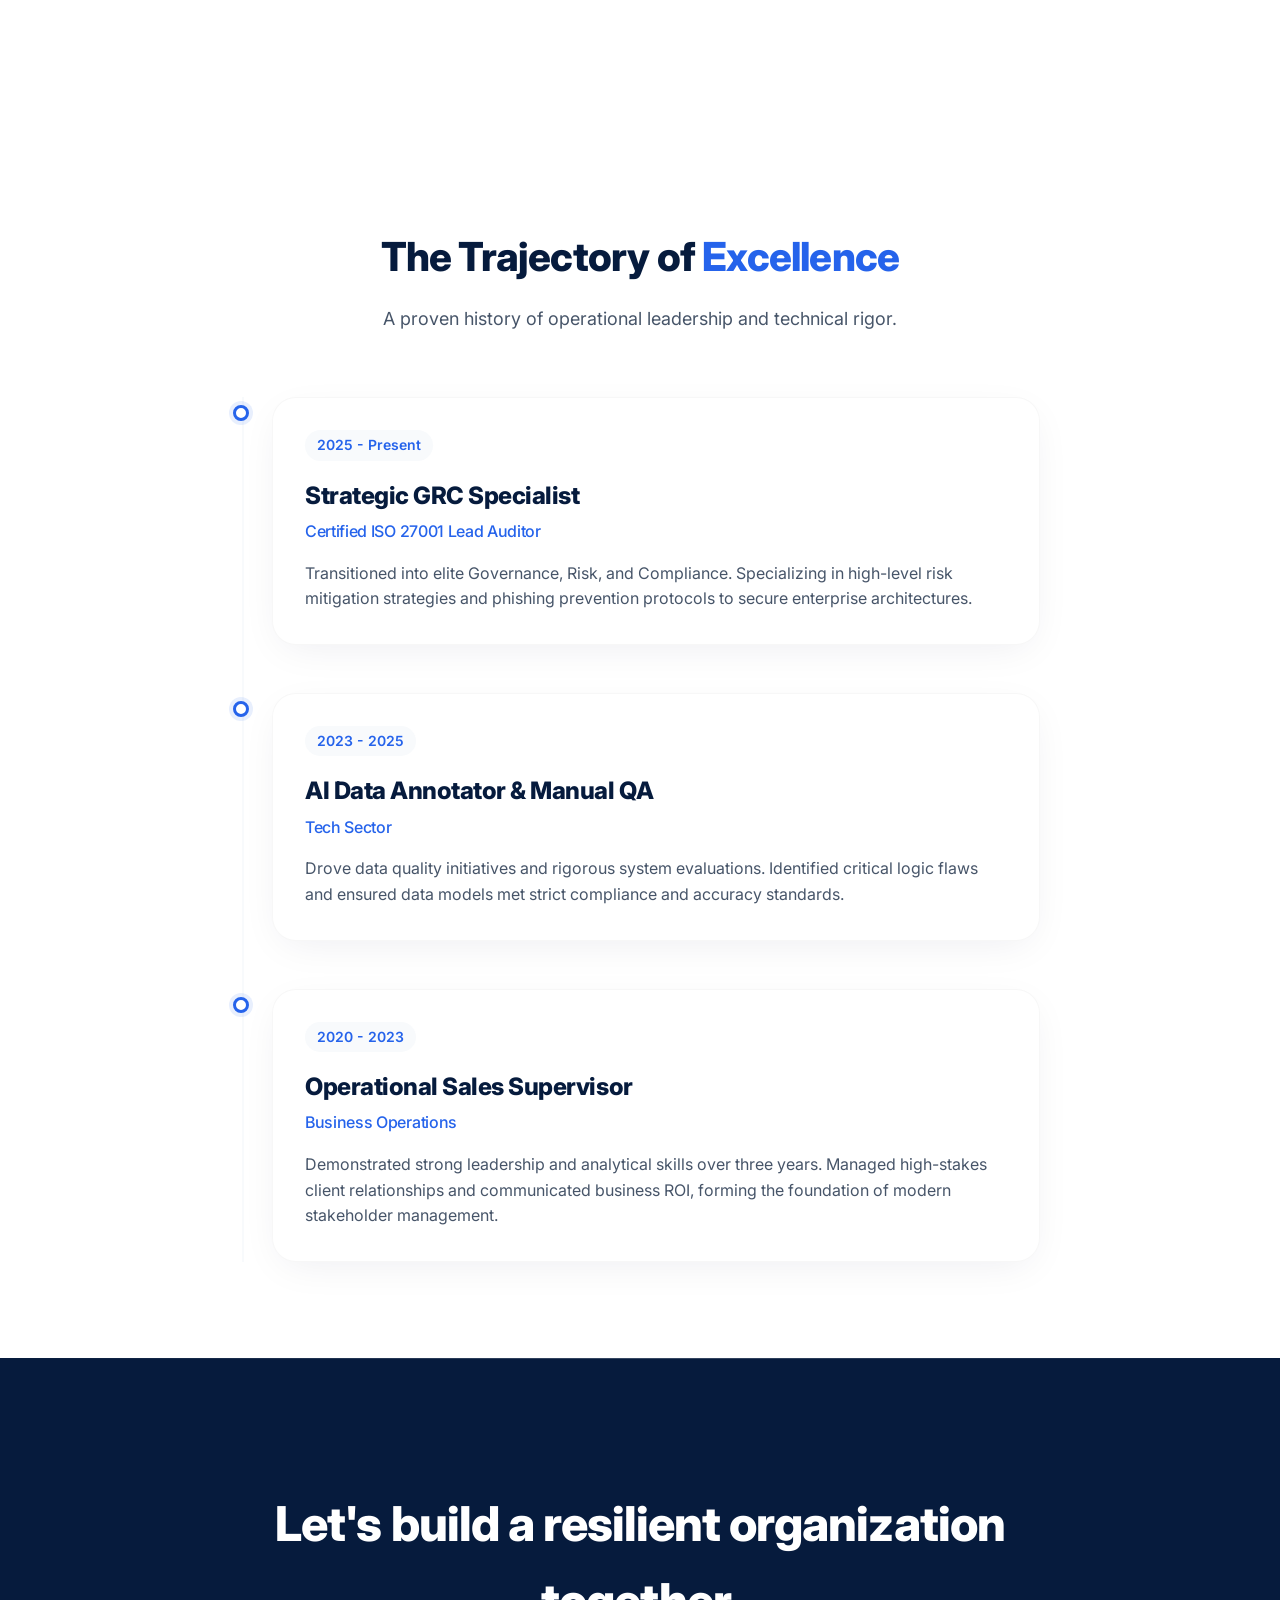
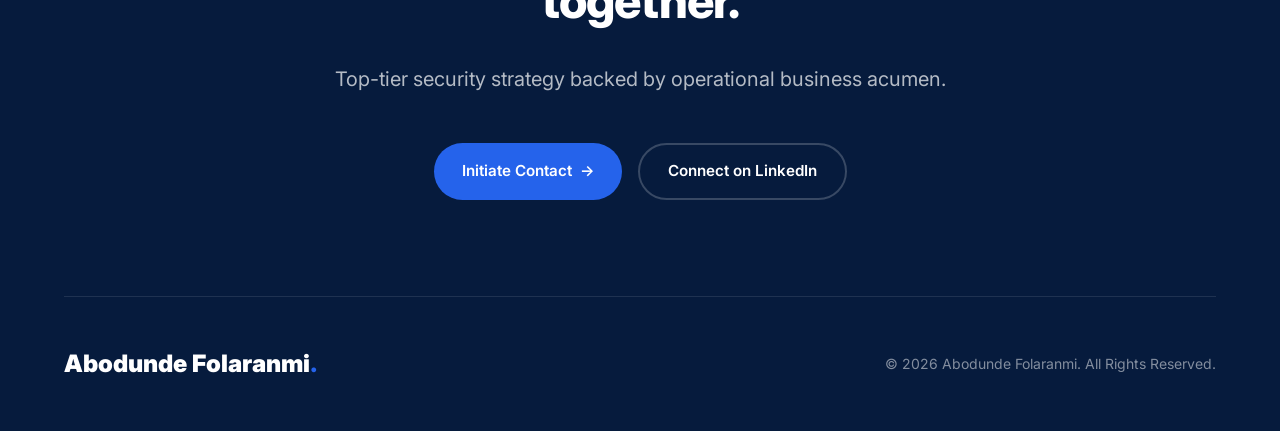
==== commit 06184638: "Add files via upload" ====
--- a/index.html
+++ b/index.html
@@ -13,7 +13,7 @@
 </head>
 <body>
     <header class="navbar">
-        <div class="logo">Abodunde<span>.</span></div>
+        <div class="logo">Abodunde Folaranmi<span>.</span></div>
         <nav>
             <a href="#about">The Trifecta</a>
             <a href="#expertise">Certifications</a>
@@ -171,40 +171,60 @@
             </div>
             
             <div class="bento-grid">
-                <!-- Case 1 -->
-                <div class="bento-card bento-small bg-navy color-white">
+                <!-- Case 1: KNP Logistics -->
+                <div class="bento-card bento-small bg-navy color-white case-card">
                     <div class="bento-content">
                         <h3>KNP Logistics Collapse</h3>
-                        <p>A post-mortem analysis with a focus on risk management, SOC2 controls, and continuous monitoring.</p>
-                        <ul class="skills-list">
-                            <li>Risk Management</li>
-                            <li>SOC2 Controls</li>
-                            <li>Monitoring</li>
-                        </ul>
-                    </div>
-                </div>
-
-                <!-- Case 2 -->
-                <div class="bento-card bento-small bg-blue color-white">
-                    <div class="bento-content">
-                        <h3>Enterprise Anti-Phishing</h3>
-                        <p>Deployed specialized simulated attacks across organizations, drastically reducing click-rates and establishing a robust human firewall.</p>
-                        <ul class="skills-list">
-                            <li>Social Engineering</li>
-                            <li>Training Design</li>
-                        </ul>
-                    </div>
-                </div>
-
-                <!-- Case 3 -->
-                <div class="bento-card bento-small bg-light">
-                    <div class="bento-content">
-                        <h3>AI Model QA Evaluation</h3>
-                        <p>Evaluated live AI models for accuracy and edge cases, ensuring outputs met strict regulatory and corporate trust guidelines.</p>
-                        <ul class="skills-list">
-                            <li>AI Ethics</li>
-                            <li>Manual QA</li>
-                        </ul>
+                        <p class="case-summary">A post-mortem analysis with a focus on risk management, SOC2 controls, and continuous monitoring.</p>
+                        
+                        <div class="case-details">
+                            <h4>Key Assessment:</h4>
+                            <p>Evaluated the root causes of the operational breakdown, identifying critical gaps in vendor risk management and internal auditing. Proposed a restructured governance framework emphasizing real-time continuous monitoring and stringent adherence to SOC2 compliance protocols to prevent future unmitigated risks.</p>
+                            <ul class="skills-list" style="margin-top:1rem;">
+                                <li>Risk Management</li>
+                                <li>SOC2 Controls</li>
+                                <li>Monitoring</li>
+                            </ul>
+                        </div>
+                        <button class="read-more-btn">Read Details <span>+</span></button>
+                    </div>
+                </div>
+
+                <!-- Case 2: Paywave Financial -->
+                <div class="bento-card bento-small bg-blue color-white case-card">
+                    <div class="bento-content">
+                        <h3>Paywave Financial Limited</h3>
+                        <p class="case-summary">Financial data audit and compliance gap detection targeting anomalous data flows.</p>
+                        
+                        <div class="case-details">
+                            <h4>Key Assessment:</h4>
+                            <p>Conducted an exhaustive audit across payment gateways to align with ISO 27001 requirements. Uncovered vulnerabilities within data transit layers and successfully mapped out a remediation plan that secured over $2M in potential compliance liabilities and significantly hardened their fintech architecture.</p>
+                            <ul class="skills-list" style="margin-top:1rem;">
+                                <li>ISO 27001</li>
+                                <li>Data Integrity</li>
+                                <li>Fintech Risk</li>
+                            </ul>
+                        </div>
+                        <button class="read-more-btn">Read Details <span>+</span></button>
+                    </div>
+                </div>
+
+                <!-- Case 3: Aquifix Health -->
+                <div class="bento-card bento-small bg-light case-card">
+                    <div class="bento-content">
+                        <h3>Aquifix Health Limited</h3>
+                        <p class="case-summary">Enterprise simulated attacks and organizational anti-phishing implementation.</p>
+                        
+                        <div class="case-details">
+                            <h4>Key Assessment:</h4>
+                            <p>Designed and deployed highly targeted simulated phishing protocols simulating modern social engineering techniques. The initiative led to a 74% reduction in employee click-rates and established a proactive human firewall to protect sensitive patient data in compliance with strict healthcare regulations.</p>
+                            <ul class="skills-list" style="margin-top:1rem;">
+                                <li>Social Engineering</li>
+                                <li>Phishing Prevention</li>
+                                <li>Training</li>
+                            </ul>
+                        </div>
+                        <button class="read-more-btn" style="border-color: var(--color-navy); color: var(--color-navy);">Read Details <span style="color:var(--color-navy)">+</span></button>
                     </div>
                 </div>
             </div>
@@ -261,7 +281,7 @@
             </div>
         </div>
         <div class="footer-bottom">
-            <div class="logo logo-light">Abodunde<span>.</span></div>
+            <div class="logo logo-light">Abodunde Folaranmi<span>.</span></div>
             <p>&copy; 2026 Abodunde Folaranmi. All Rights Reserved.</p>
         </div>
     </footer>
--- a/style.css
+++ b/style.css
@@ -416,6 +416,67 @@
 .bg-light h3 { color: var(--color-navy); }
 .bg-light p { color: var(--color-text-body); }
 
+/* Case Card Expandable Styles */
+.case-details {
+    max-height: 0;
+    overflow: hidden;
+    opacity: 0;
+    transition: all 0.4s cubic-bezier(0.4, 0, 0.2, 1);
+}
+
+.case-card.expanded .case-details {
+    max-height: 600px;
+    opacity: 1;
+    margin-top: 1.5rem;
+    margin-bottom: 1rem;
+}
+
+.case-card.expanded p.case-summary {
+    display: none; /* Hide summary to save space when expanded */
+}
+
+.case-details h4 {
+    margin-bottom: 0.5rem;
+    font-size: 1.1rem;
+}
+
+.bg-navy .case-details h4, .bg-blue .case-details h4 {
+    color: var(--color-white);
+    opacity: 0.9;
+}
+
+.read-more-btn {
+    background: transparent;
+    border: none;
+    color: inherit;
+    font-family: inherit;
+    font-weight: 600;
+    font-size: 0.9rem;
+    cursor: pointer;
+    display: inline-flex;
+    align-items: center;
+    gap: 0.5rem;
+    margin-top: 1rem;
+    padding: 0;
+    border-bottom: 1px solid currentColor;
+    padding-bottom: 2px;
+    transition: var(--transition-standard);
+}
+
+.read-more-btn:hover {
+    opacity: 0.8;
+}
+
+.read-more-btn span {
+    font-size: 1.2rem;
+    display: inline-block;
+    transition: transform 0.3s ease;
+}
+
+.case-card.expanded .read-more-btn span {
+    transform: rotate(45deg); /* Turn + into an x when opened */
+}
+
 /* Layout span */
 .bento-large {
     grid-column: span 2;
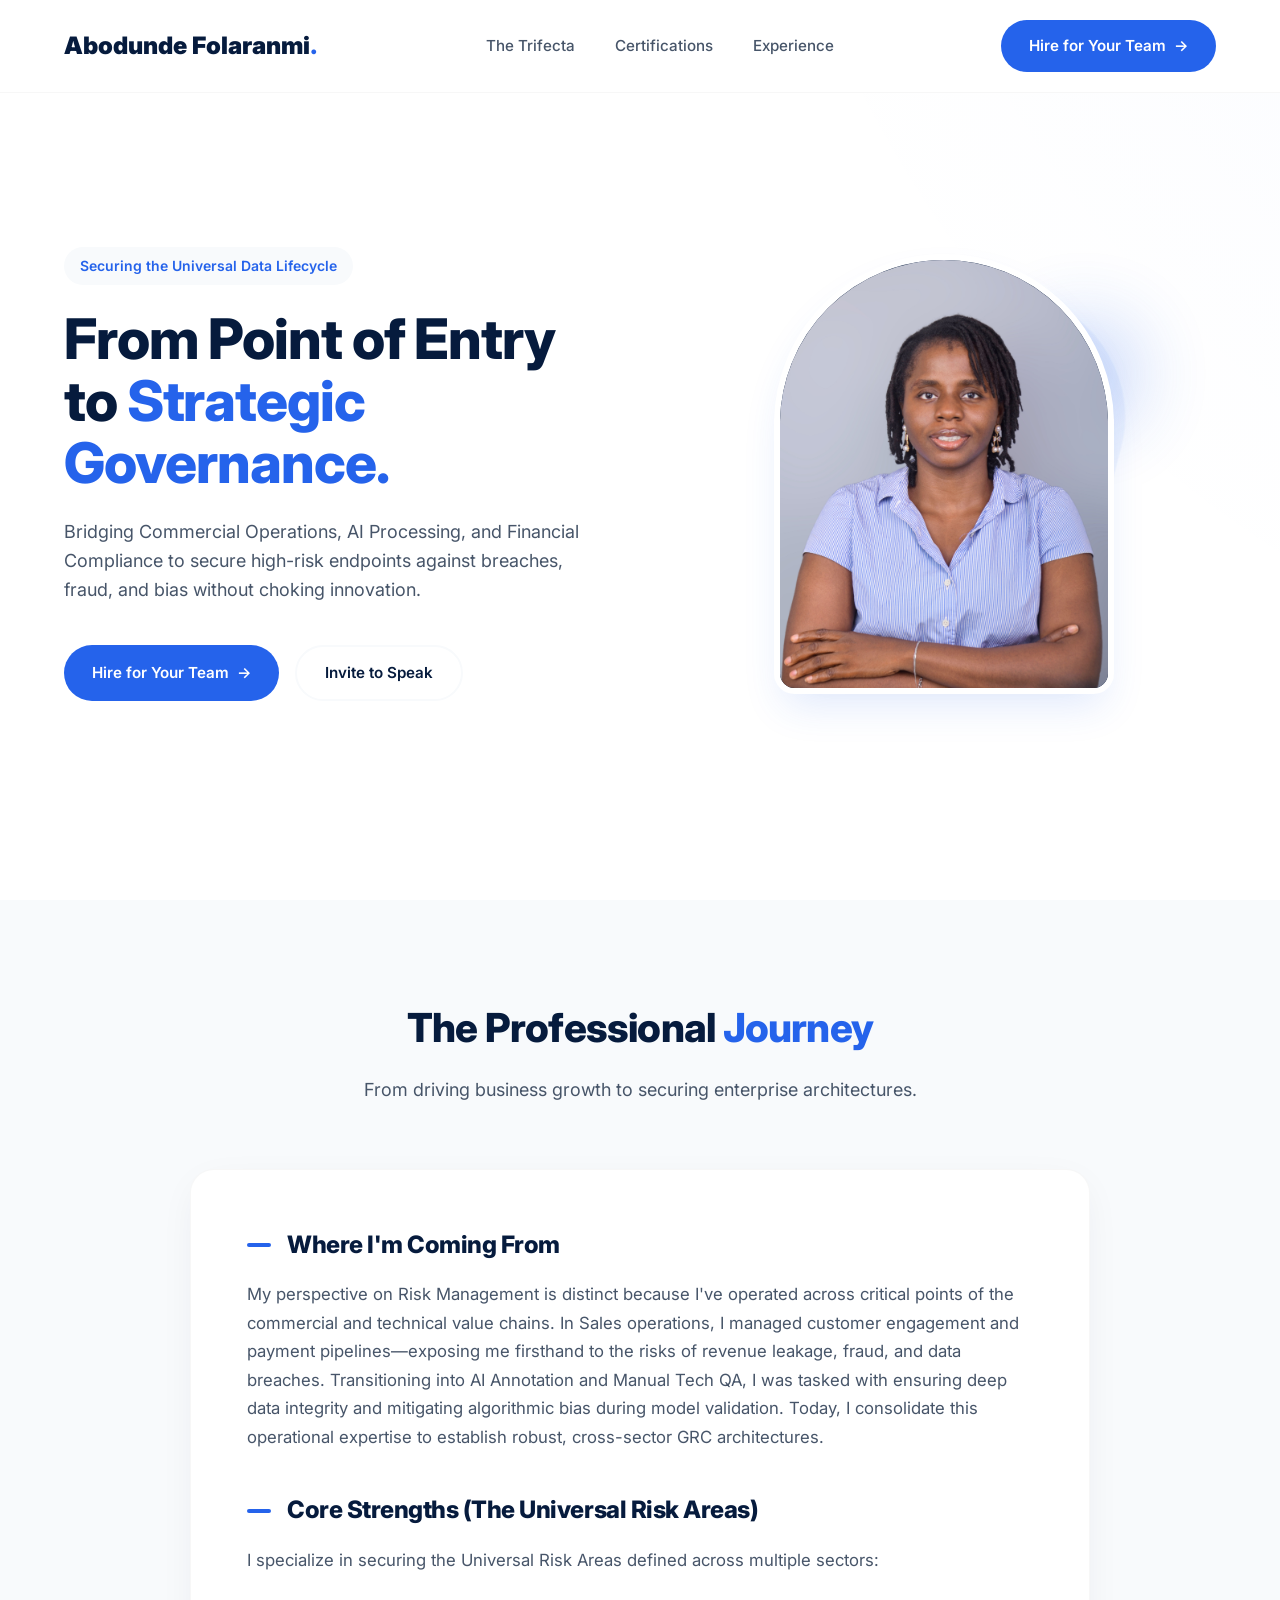
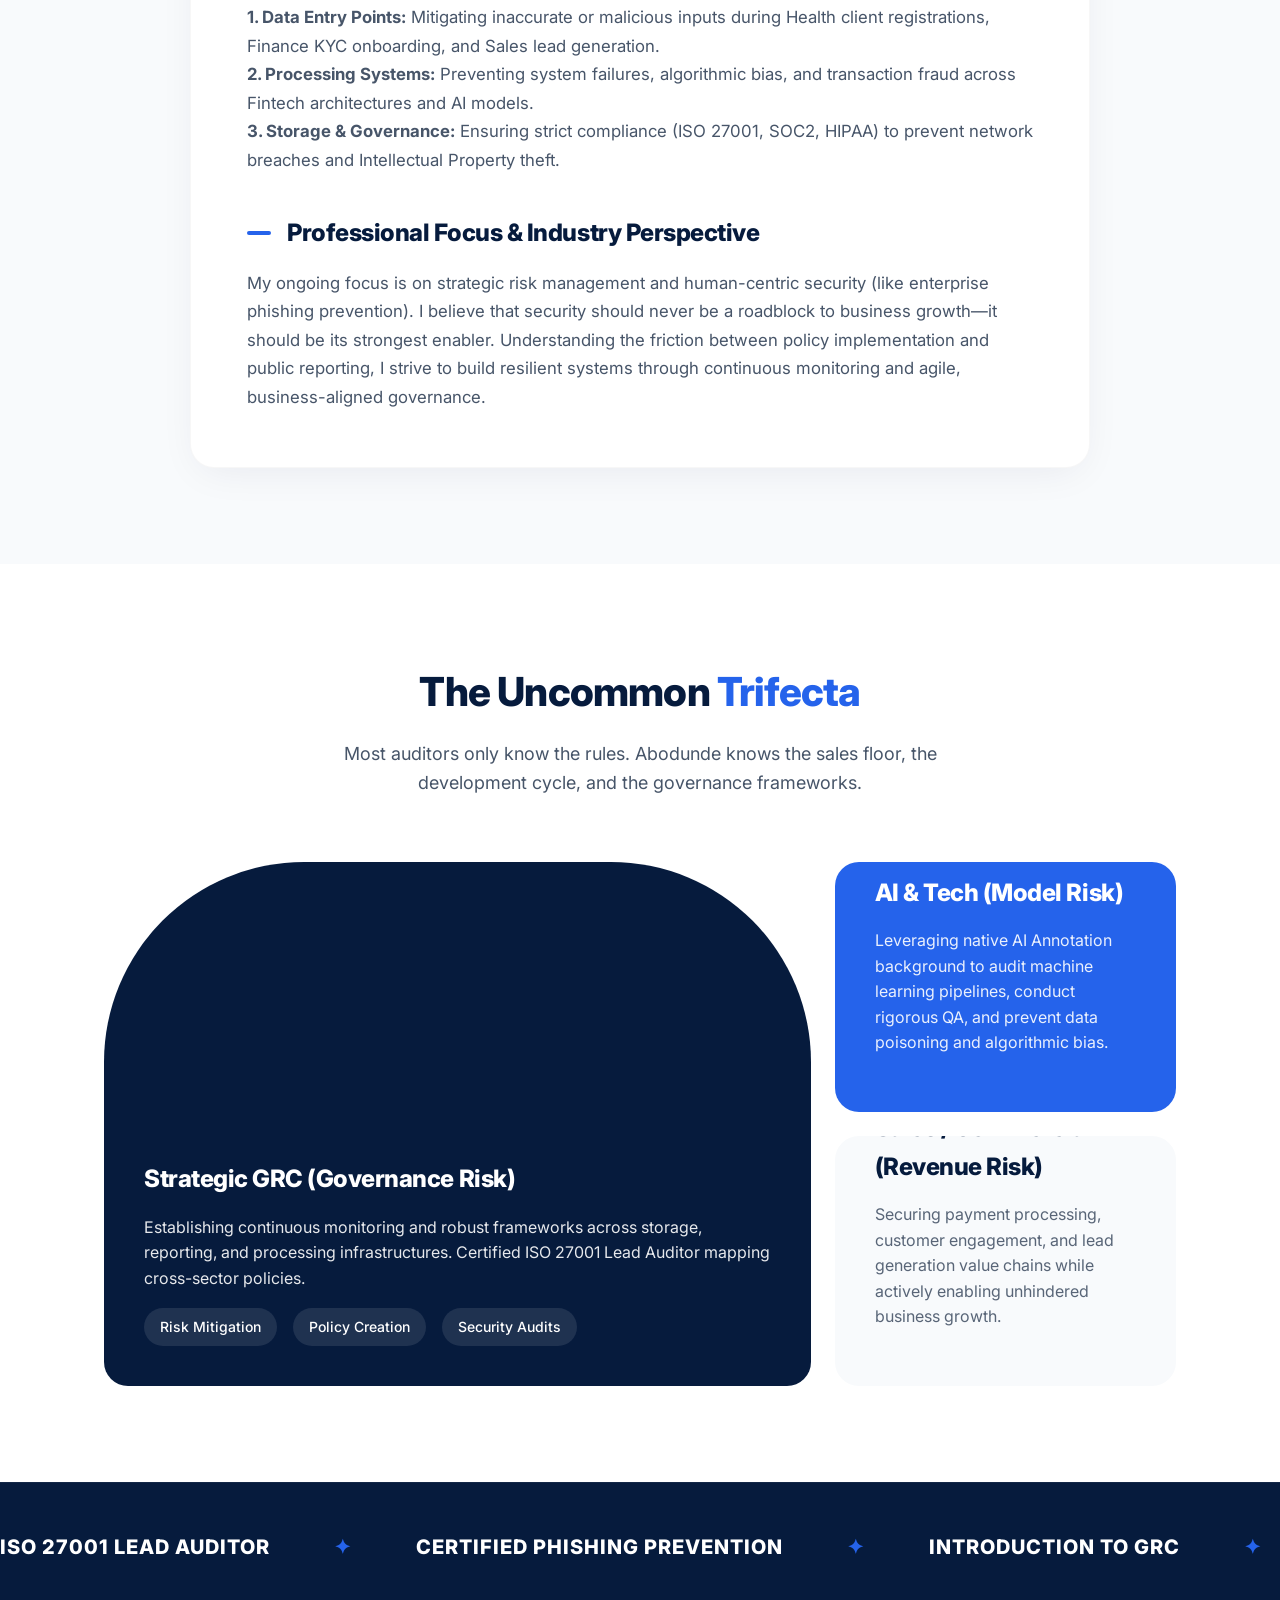
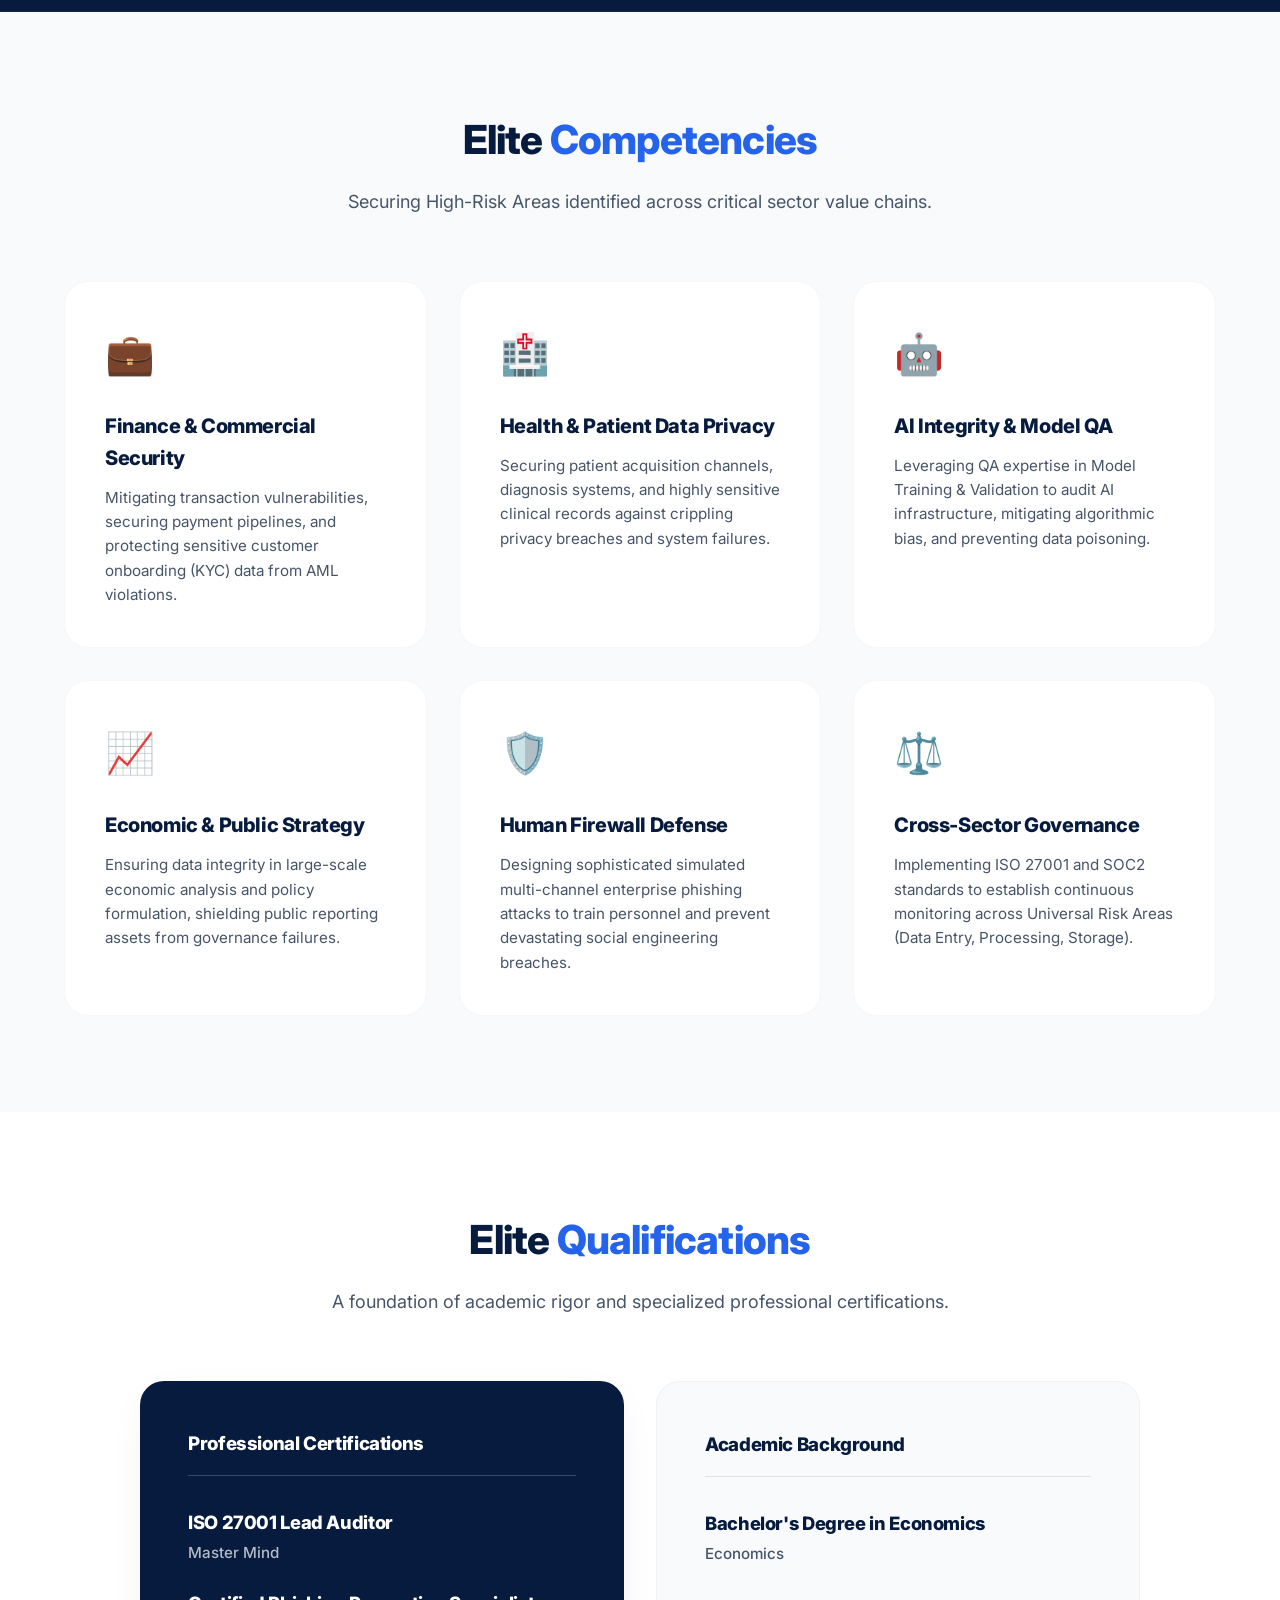
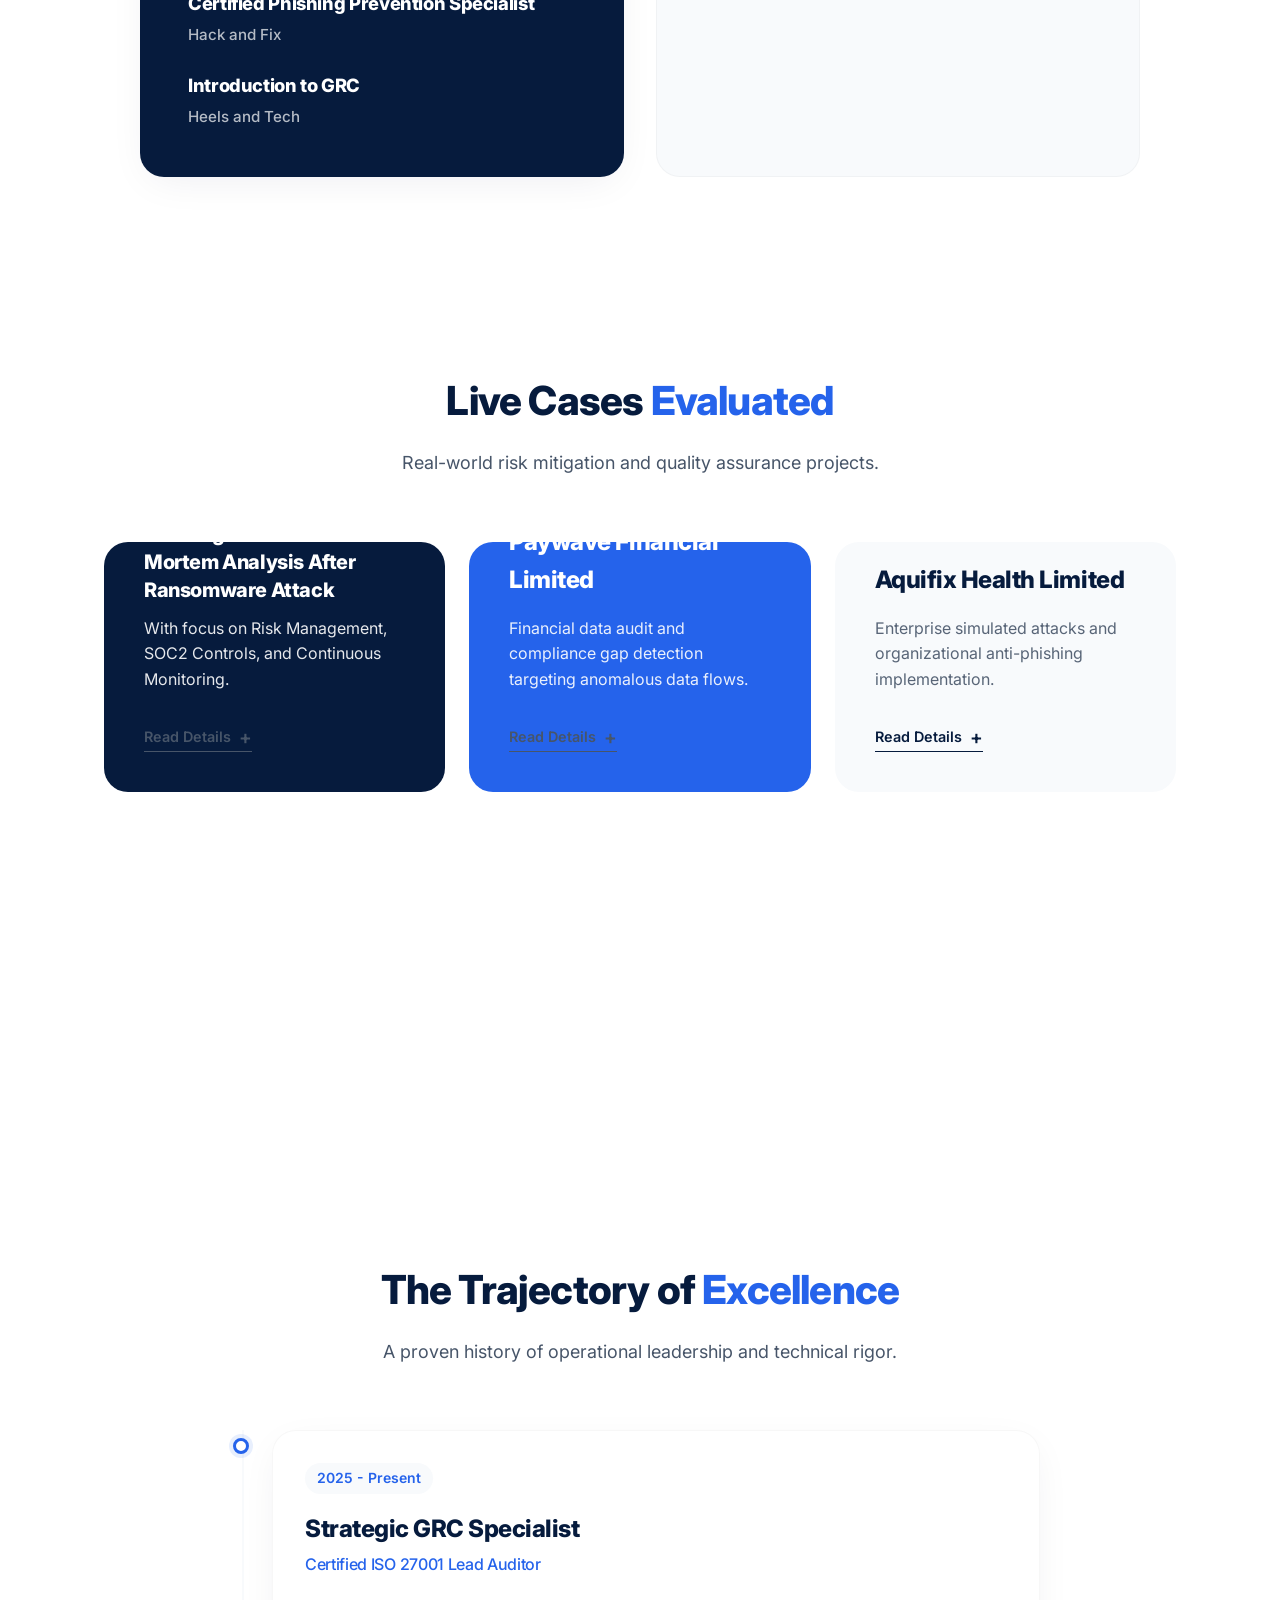
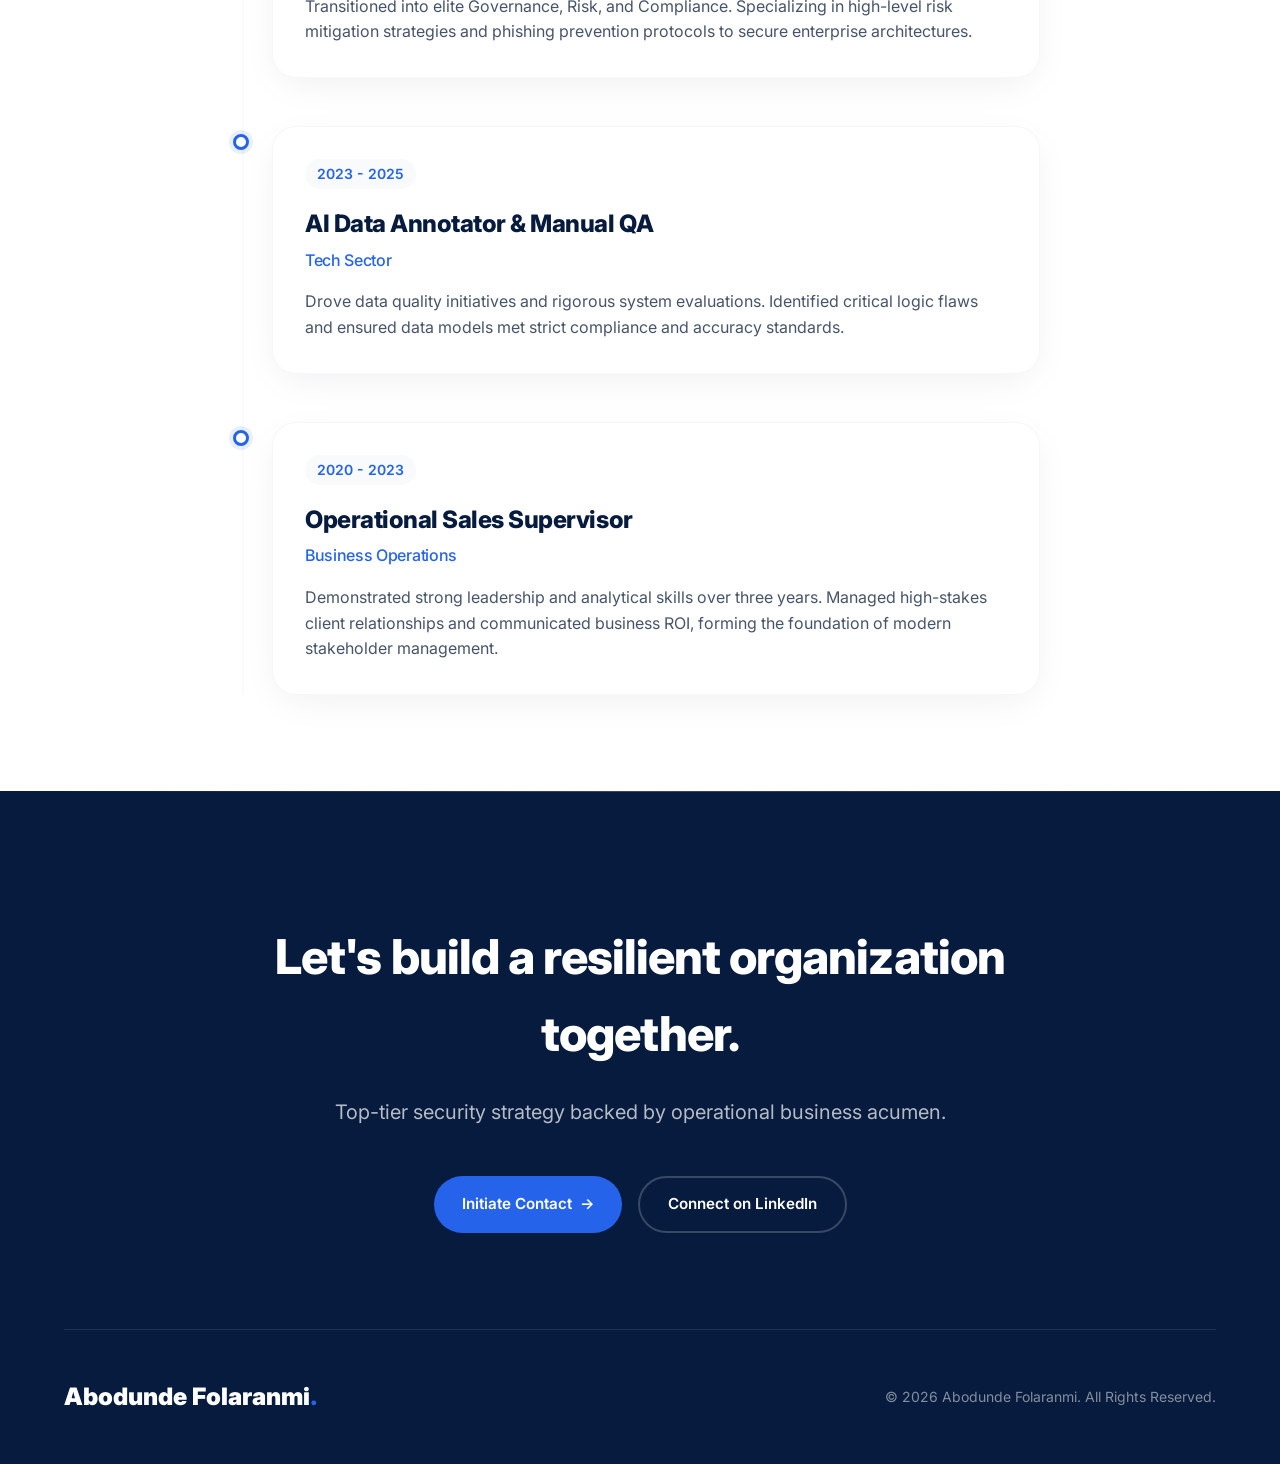
==== commit d585b88b: "Add files via upload" ====
--- a/index.html
+++ b/index.html
@@ -26,9 +26,9 @@
         <!-- Hero Section -->
         <section id="hero" class="hero">
             <div class="hero-content">
-                <div class="hero-badge">Elite Risk Management</div>
-                <h1>Securing the Future of Business through <span class="highlight">Governance, Risk, and Compliance.</span></h1>
-                <p>Bridging Technical Execution with Strategic Governance to build resilient organizations.</p>
+                <div class="hero-badge">Securing the Universal Data Lifecycle</div>
+                <h1>From Point of Entry to <span class="highlight">Strategic Governance.</span></h1>
+                <p>Bridging Commercial Operations, AI Processing, and Financial Compliance to secure high-risk endpoints against breaches, fraud, and bias without choking innovation.</p>
                 <div class="hero-actions">
                     <a href="#contact" class="btn-primary">Hire for Your Team <span class="arrow">→</span></a>
                     <a href="#contact" class="btn-secondary">Invite to Speak</a>
@@ -57,13 +57,16 @@
             <div class="about-grid">
                 <div class="about-content">
                     <h3>Where I'm Coming From</h3>
-                    <p>My career didn't start in a server room—it started in operations and sales. Building client trust and managing high-stakes relationships taught me how businesses operate and scale. Transitioning into the tech sector as an AI Data Annotator and Manual QA Specialist allowed me to dive deep into system integrity, logic evaluation, and rigorous testing. Today, I bring those diverse operational and technical perspectives together in Governance, Risk, and Compliance.</p>
+                    <p>My perspective on Risk Management is distinct because I've operated across critical points of the commercial and technical value chains. In Sales operations, I managed customer engagement and payment pipelines—exposing me firsthand to the risks of revenue leakage, fraud, and data breaches. Transitioning into AI Annotation and Manual Tech QA, I was tasked with ensuring deep data integrity and mitigating algorithmic bias during model validation. Today, I consolidate this operational expertise to establish robust, cross-sector GRC architectures.</p>
                     
-                    <h3>Core Strengths</h3>
-                    <p>My biggest strength is translation. I understand the stringent rules of cybersecurity frameworks, and I know how to translate them into practical, efficient workflows for development and business teams. I am highly analytical, rigorously detailed, and focused on proactive risk mitigation before systems fail.</p>
+                    <h3>Core Strengths (The Universal Risk Areas)</h3>
+                    <p>I specialize in securing the Universal Risk Areas defined across multiple sectors: <br><br>
+                    <strong>1. Data Entry Points:</strong> Mitigating inaccurate or malicious inputs during Health client registrations, Finance KYC onboarding, and Sales lead generation.<br>
+                    <strong>2. Processing Systems:</strong> Preventing system failures, algorithmic bias, and transaction fraud across Fintech architectures and AI models.<br>
+                    <strong>3. Storage & Governance:</strong> Ensuring strict compliance (ISO 27001, SOC2, HIPAA) to prevent network breaches and Intellectual Property theft.</p>
                     
                     <h3>Professional Focus & Industry Perspective</h3>
-                    <p>My current focus is on strategic risk management, SOC2 controls, ISO 27001 standards, and human-centric security (like phishing prevention). I believe that security should never be a roadblock to business growth—it should be its strongest enabler. In an industry often bogged down by rigid rules, I strive to build resilient organizations through continuous monitoring and agile, business-aligned governance.</p>
+                    <p>My ongoing focus is on strategic risk management and human-centric security (like enterprise phishing prevention). I believe that security should never be a roadblock to business growth—it should be its strongest enabler. Understanding the friction between policy implementation and public reporting, I strive to build resilient systems through continuous monitoring and agile, business-aligned governance.</p>
                 </div>
             </div>
         </section>
@@ -72,15 +75,15 @@
         <section id="about-trifecta" class="section">
             <div class="section-header">
                 <h2>The Uncommon <span class="highlight">Trifecta</span></h2>
-                <p>Most auditors only know the rules. Abodunde knows the sales floor, the code, and the governance frameworks.</p>
+                <p>Most auditors only know the rules. Abodunde knows the sales floor, the development cycle, and the governance frameworks.</p>
             </div>
             
             <div class="bento-grid">
                 <!-- Card 1: GRC -->
                 <div class="bento-card bento-large bg-navy color-white">
                     <div class="bento-content">
-                        <h3>Strategic GRC</h3>
-                        <p>Certified ISO 27001 Lead Auditor & Phishing Prevention Specialist. Bridging the gap between strict compliance regulations and agile business needs.</p>
+                        <h3>Strategic GRC (Governance Risk)</h3>
+                        <p>Establishing continuous monitoring and robust frameworks across storage, reporting, and processing infrastructures. Certified ISO 27001 Lead Auditor mapping cross-sector policies.</p>
                         <ul class="skills-list">
                             <li>Risk Mitigation</li>
                             <li>Policy Creation</li>
@@ -92,16 +95,16 @@
                 <!-- Card 2: Tech -->
                 <div class="bento-card bento-small bg-blue color-white">
                     <div class="bento-content">
-                        <h3>Quality & Tech</h3>
-                        <p>2 Years as AI Data Annotator & Manual QA. Ensuring the systems being audited are built on robust, error-free foundations.</p>
+                        <h3>AI & Tech (Model Risk)</h3>
+                        <p>Leveraging native AI Annotation background to audit machine learning pipelines, conduct rigorous QA, and prevent data poisoning and algorithmic bias.</p>
                     </div>
                 </div>
 
                 <!-- Card 3: Sales -->
                 <div class="bento-card bento-small bg-light">
                     <div class="bento-content">
-                        <h3>Operations & Sales</h3>
-                        <p>3+ Years managing sales operations. Deep understanding of business risk, ROI, and communicating security value to stakeholders.</p>
+                        <h3>Sales / Commercial (Revenue Risk)</h3>
+                        <p>Securing payment processing, customer engagement, and lead generation value chains while actively enabling unhindered business growth.</p>
                     </div>
                 </div>
             </div>
@@ -126,39 +129,75 @@
         <section id="expertise" class="section bg-light-section">
             <div class="section-header">
                 <h2>Elite <span class="highlight">Competencies</span></h2>
-                <p>The technical and strategic skills driving organizational resilience.</p>
+                <p>Securing High-Risk Areas identified across critical sector value chains.</p>
             </div>
             
             <div class="services-grid">
                 <div class="service-card">
+                    <div class="service-icon">💼</div>
+                    <h4>Finance & Commercial Security</h4>
+                    <p>Mitigating transaction vulnerabilities, securing payment pipelines, and protecting sensitive customer onboarding (KYC) data from AML violations.</p>
+                </div>
+                <div class="service-card">
+                    <div class="service-icon">🏥</div>
+                    <h4>Health & Patient Data Privacy</h4>
+                    <p>Securing patient acquisition channels, diagnosis systems, and highly sensitive clinical records against crippling privacy breaches and system failures.</p>
+                </div>
+                <div class="service-card">
+                    <div class="service-icon">🤖</div>
+                    <h4>AI Integrity & Model QA</h4>
+                    <p>Leveraging QA expertise in Model Training & Validation to audit AI infrastructure, mitigating algorithmic bias, and preventing data poisoning.</p>
+                </div>
+                <div class="service-card">
+                    <div class="service-icon">📈</div>
+                    <h4>Economic & Public Strategy</h4>
+                    <p>Ensuring data integrity in large-scale economic analysis and policy formulation, shielding public reporting assets from governance failures.</p>
+                </div>
+                <div class="service-card">
                     <div class="service-icon">🛡️</div>
-                    <h4>Phishing Prevention</h4>
-                    <p>Designing sophisticated anti-phishing training and simulation protocols to secure human firewalls.</p>
-                </div>
-                <div class="service-card">
-                    <div class="service-icon">📊</div>
-                    <h4>System Evaluation</h4>
-                    <p>Rigorous manual QA and system analysis to identify vulnerabilities before they scale.</p>
-                </div>
-                <div class="service-card">
-                    <div class="service-icon">🤖</div>
-                    <h4>AI Data Quality</h4>
-                    <p>Structuring and annotating data to train robust, compliant, and accurate AI models.</p>
-                </div>
-                <div class="service-card">
-                    <div class="service-icon">📈</div>
-                    <h4>Process Improvement</h4>
-                    <p>Streamlining operational workflows for maximum efficiency without compromising security.</p>
+                    <h4>Human Firewall Defense</h4>
+                    <p>Designing sophisticated simulated multi-channel enterprise phishing attacks to train personnel and prevent devastating social engineering breaches.</p>
                 </div>
                 <div class="service-card">
                     <div class="service-icon">⚖️</div>
-                    <h4>Governance Frameworks</h4>
-                    <p>Implementing and maintaining ISO 27001 standards across complex corporate environments.</p>
-                </div>
-                <div class="service-card">
-                    <div class="service-icon">🤝</div>
-                    <h4>Stakeholder Alignment</h4>
-                    <p>Bridging the gap between technical reality and executive strategy through clear communication.</p>
+                    <h4>Cross-Sector Governance</h4>
+                    <p>Implementing ISO 27001 and SOC2 standards to establish continuous monitoring across Universal Risk Areas (Data Entry, Processing, Storage).</p>
+                </div>
+            </div>
+        </section>
+
+        <!-- Qualifications Section -->
+        <section id="qualifications" class="section">
+            <div class="section-header">
+                <h2>Elite <span class="highlight">Qualifications</span></h2>
+                <p>A foundation of academic rigor and specialized professional certifications.</p>
+            </div>
+            
+            <div class="qualifications-grid" style="display: grid; grid-template-columns: repeat(auto-fit, minmax(300px, 1fr)); gap: 2rem; max-width: 1000px; margin: 0 auto;">
+                <!-- Professional -->
+                <div class="qual-category" style="background: var(--color-navy); padding: 3rem; border-radius: var(--radius-card); color: var(--color-white); box-shadow: var(--shadow-soft);">
+                    <h3 style="margin-bottom: 2rem; border-bottom: 1px solid rgba(255,255,255,0.2); padding-bottom: 1rem; color: var(--color-white);">Professional Certifications</h3>
+                    <div class="qual-item" style="margin-bottom: 1.5rem;">
+                        <h4 style="color: var(--color-white); font-size: 1.15rem; margin-bottom: 0.25rem;">ISO 27001 Lead Auditor</h4>
+                        <p style="color: rgba(255,255,255,0.7); font-size: 0.95rem; font-weight: 500;">Master Mind</p>
+                    </div>
+                    <div class="qual-item" style="margin-bottom: 1.5rem;">
+                        <h4 style="color: var(--color-white); font-size: 1.15rem; margin-bottom: 0.25rem;">Certified Phishing Prevention Specialist</h4>
+                        <p style="color: rgba(255,255,255,0.7); font-size: 0.95rem; font-weight: 500;">Hack and Fix</p>
+                    </div>
+                    <div class="qual-item">
+                        <h4 style="color: var(--color-white); font-size: 1.15rem; margin-bottom: 0.25rem;">Introduction to GRC</h4>
+                        <p style="color: rgba(255,255,255,0.7); font-size: 0.95rem; font-weight: 500;">Heels and Tech</p>
+                    </div>
+                </div>
+
+                <!-- Academic -->
+                <div class="qual-category" style="background: var(--color-light-blue); padding: 3rem; border-radius: var(--radius-card); border: 1px solid rgba(0,0,0,0.03);">
+                    <h3 style="margin-bottom: 2rem; border-bottom: 1px solid rgba(0,0,0,0.1); padding-bottom: 1rem; color: var(--color-navy);">Academic Background</h3>
+                    <div class="qual-item">
+                        <h4 style="color: var(--color-navy); font-size: 1.15rem; margin-bottom: 0.25rem;">Bachelor's Degree in Economics</h4>
+                        <p style="color: var(--color-text-body); font-size: 0.95rem; font-weight: 500;">Economics</p>
+                    </div>
                 </div>
             </div>
         </section>
@@ -174,8 +213,8 @@
                 <!-- Case 1: KNP Logistics -->
                 <div class="bento-card bento-small bg-navy color-white case-card">
                     <div class="bento-content">
-                        <h3>KNP Logistics Collapse</h3>
-                        <p class="case-summary">A post-mortem analysis with a focus on risk management, SOC2 controls, and continuous monitoring.</p>
+                        <h3 style="font-size: 1.25rem; line-height: 1.4; margin-bottom: 0.75rem;">KNP Logistics: Post-Mortem Analysis After Ransomware Attack</h3>
+                        <p class="case-summary">With focus on Risk Management, SOC2 Controls, and Continuous Monitoring.</p>
                         
                         <div class="case-details">
                             <h4>Key Assessment:</h4>
--- a/style.css
+++ b/style.css
@@ -431,8 +431,9 @@
     margin-bottom: 1rem;
 }
 
+/* Ensure summary stays visible even after expanding */
 .case-card.expanded p.case-summary {
-    display: none; /* Hide summary to save space when expanded */
+    opacity: 0.8;
 }
 
 .case-details h4 {
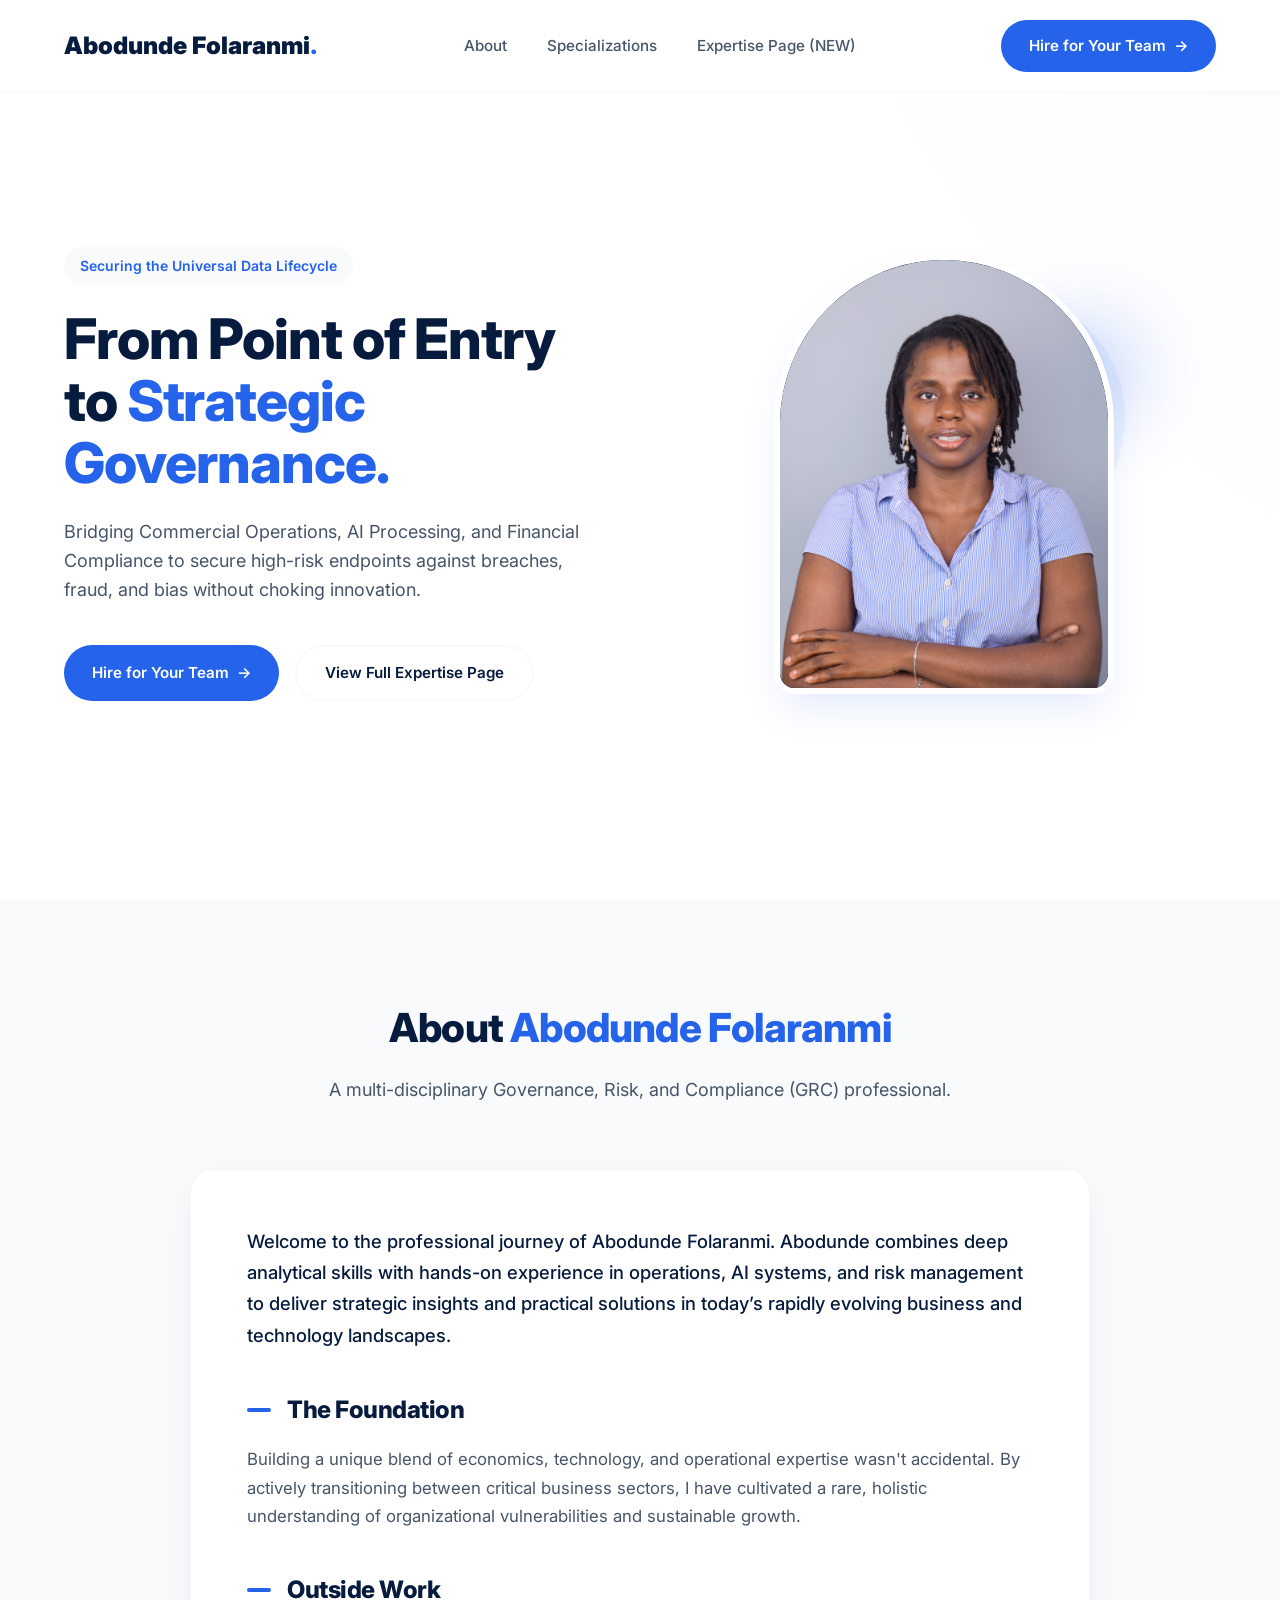
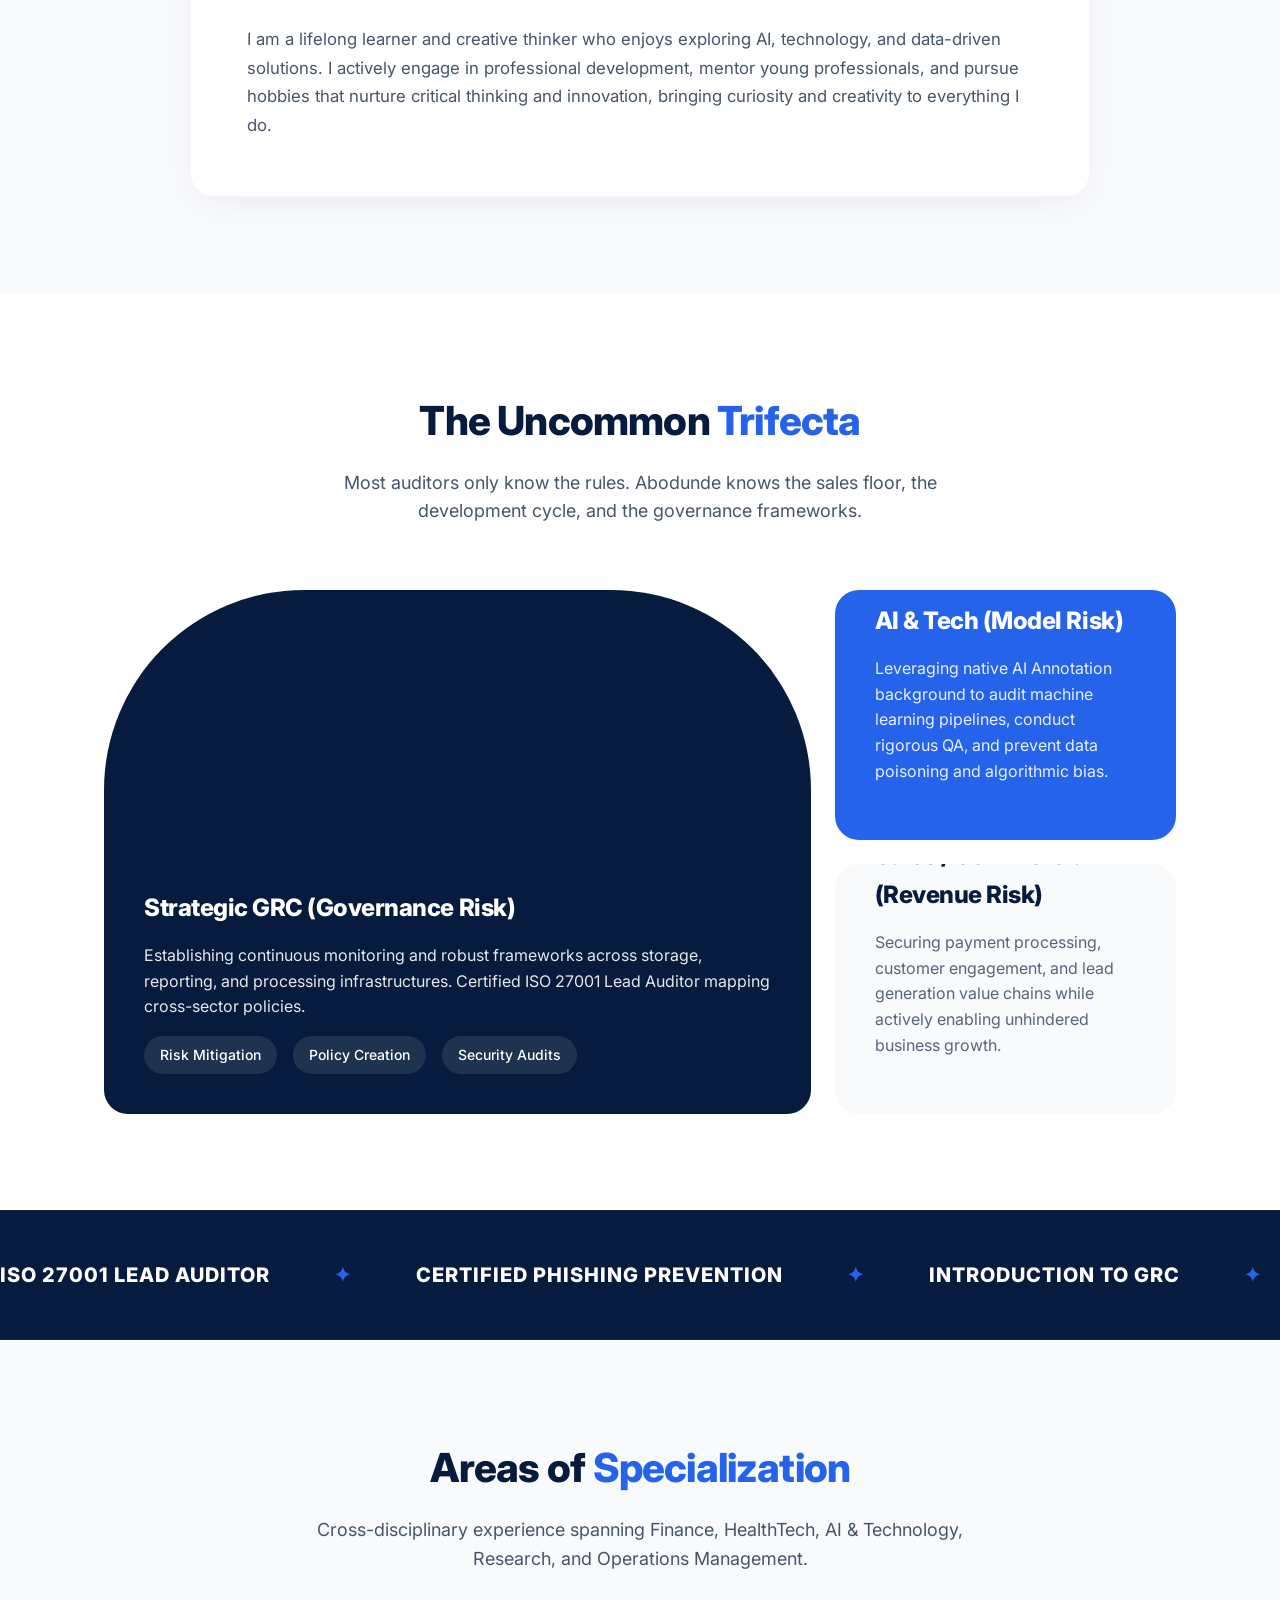
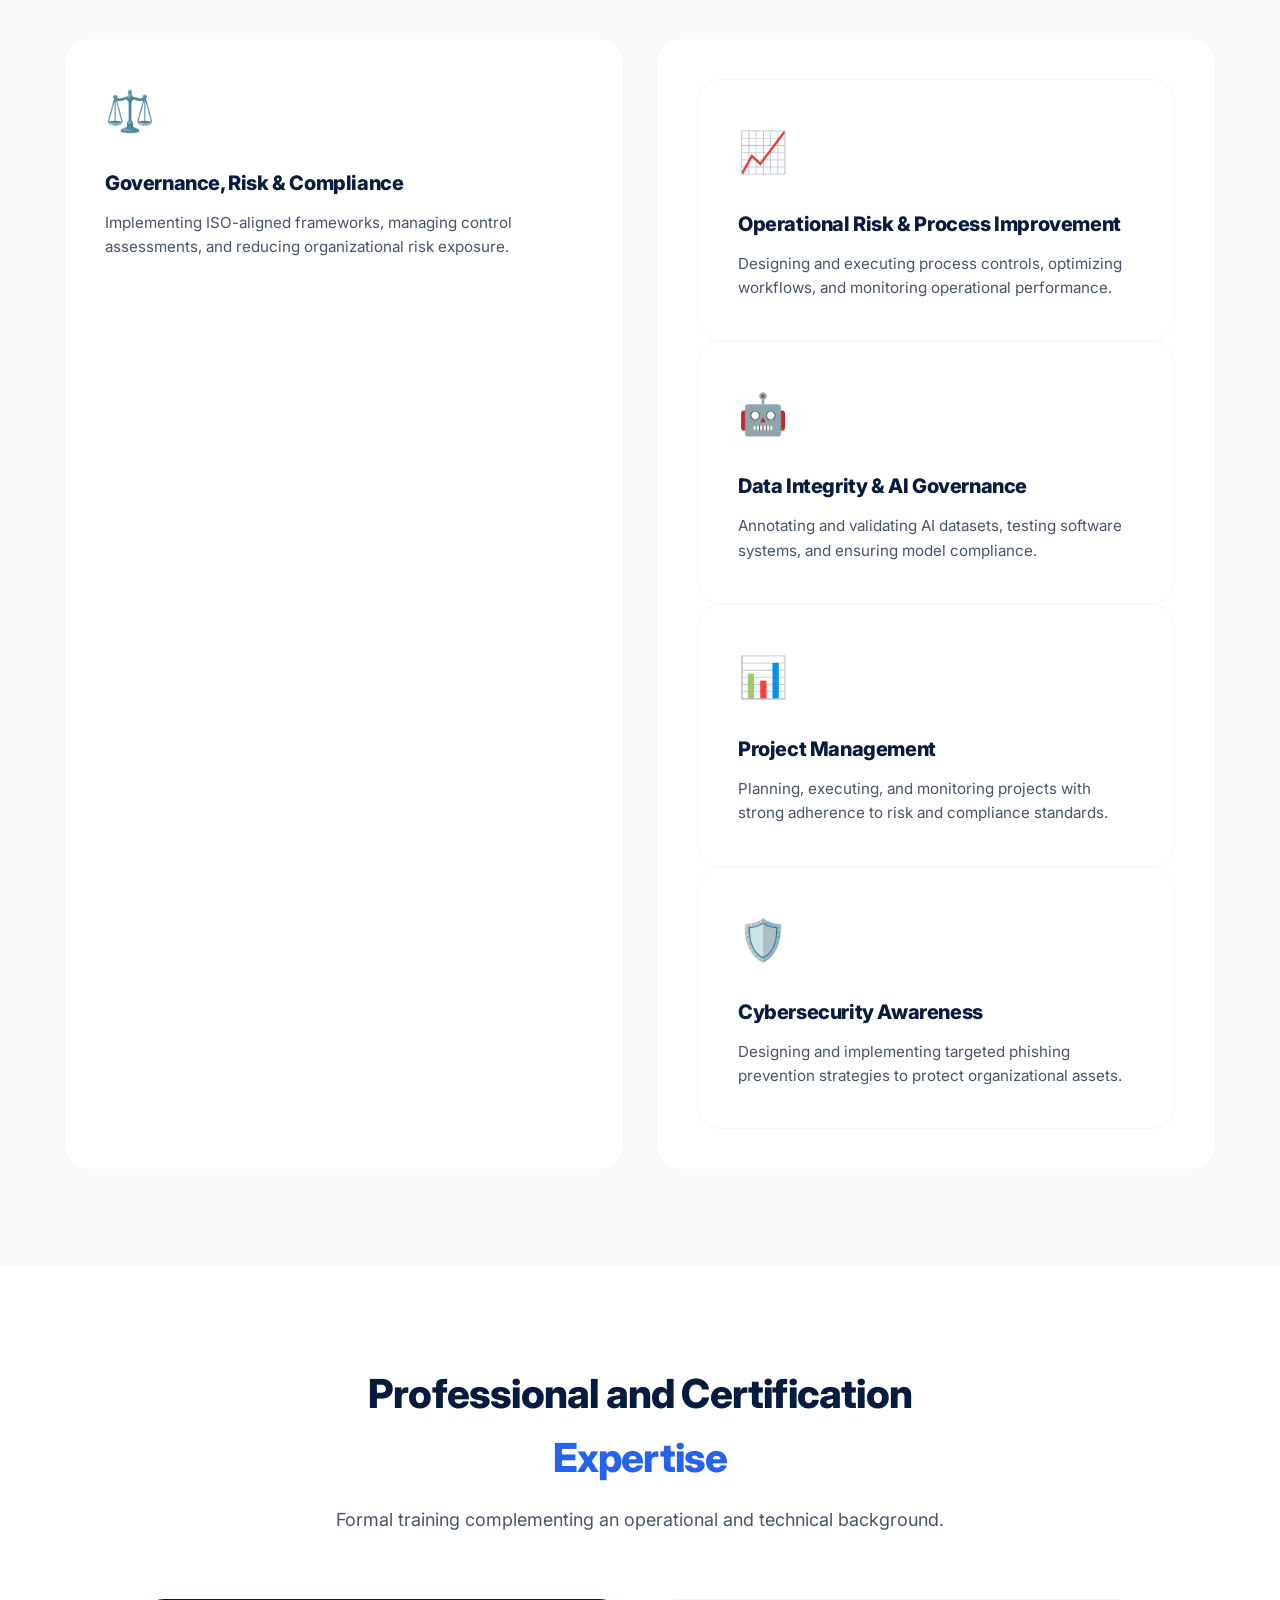
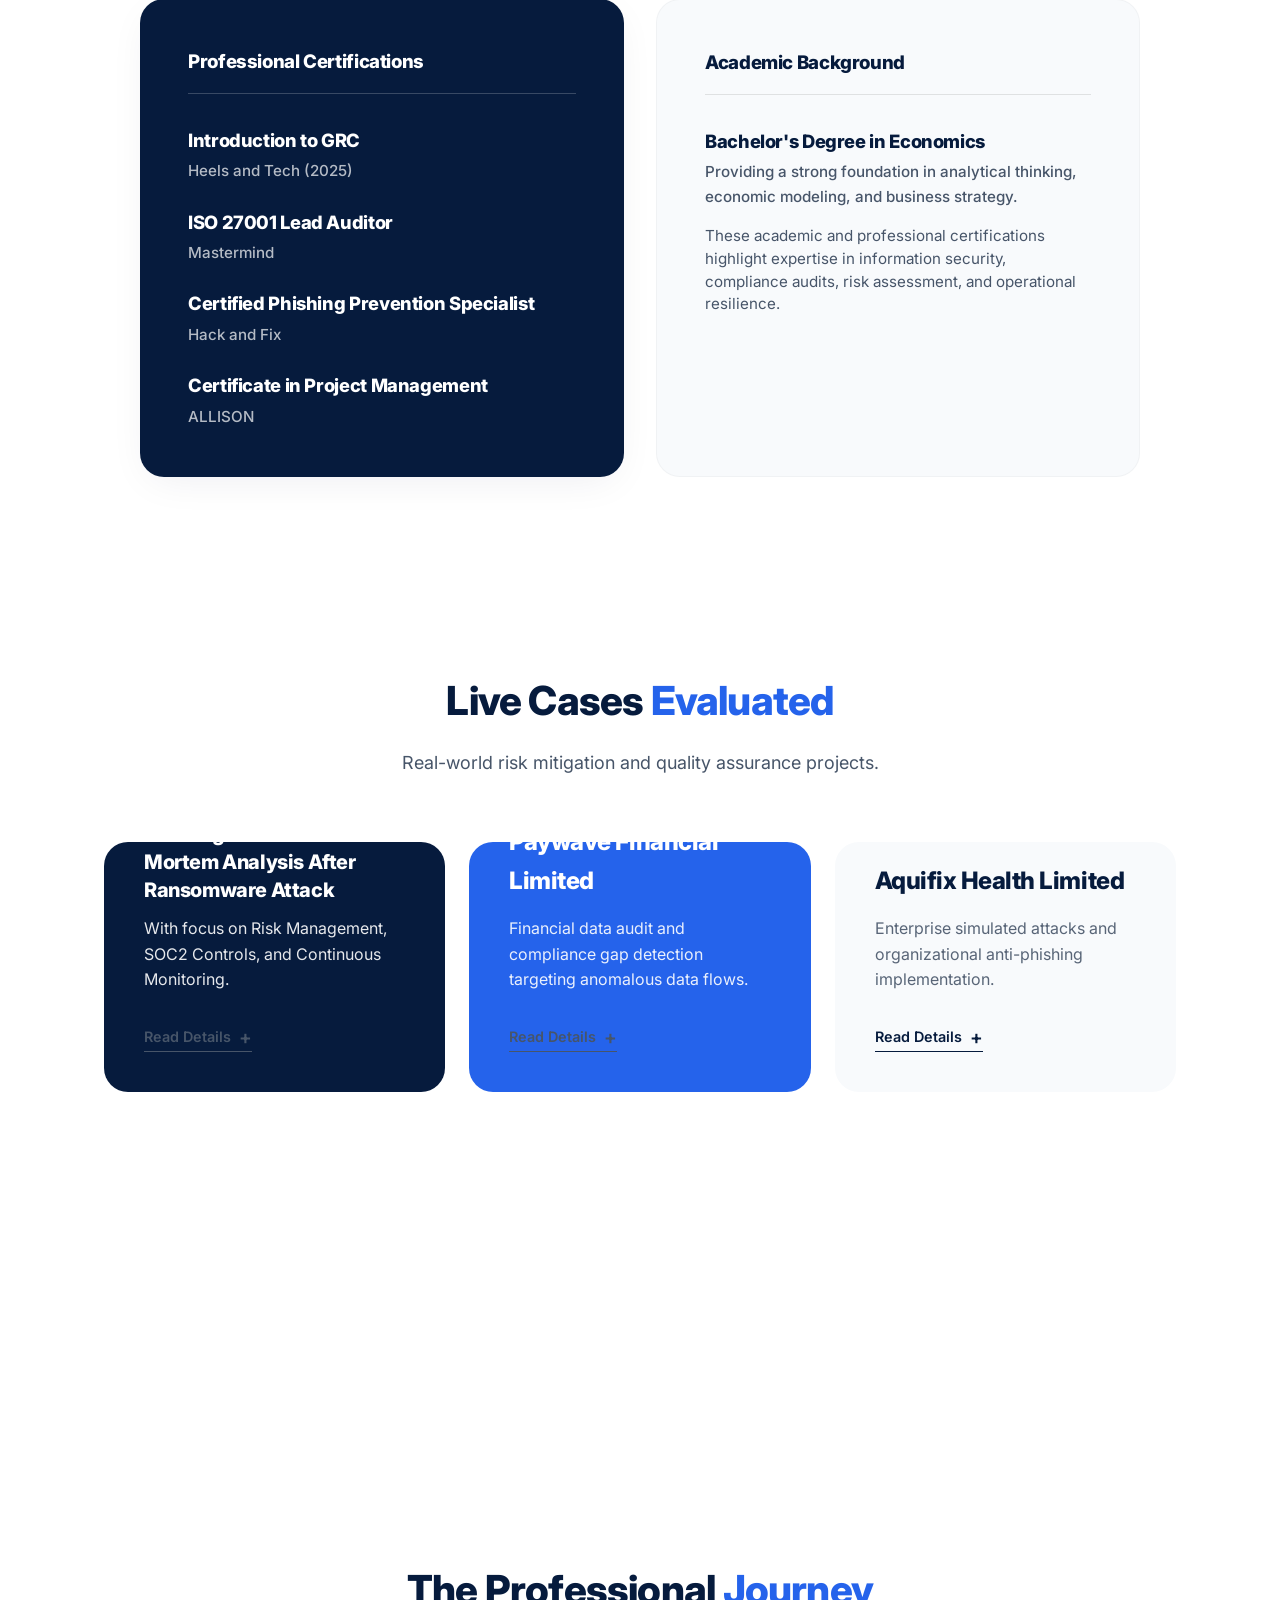
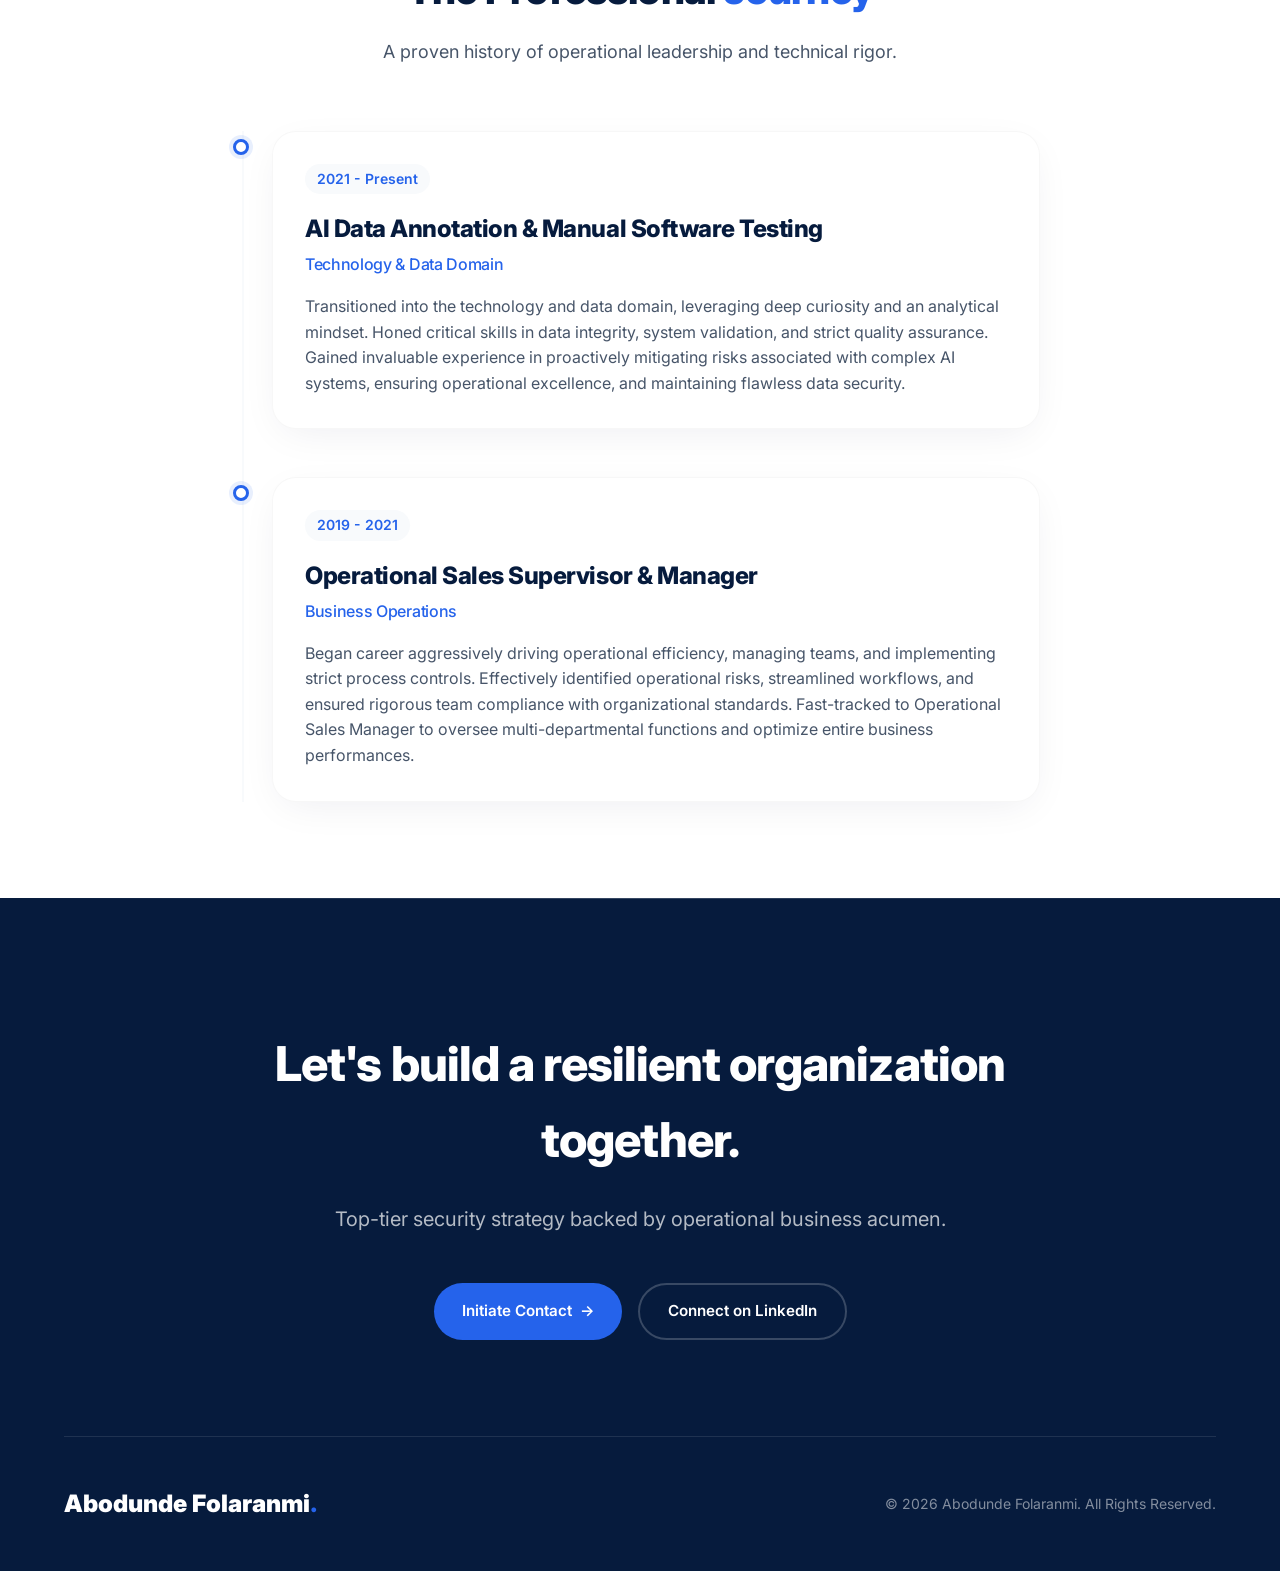
==== commit 6ed1c9fe: "Add files via upload" ====
--- a/index.html
+++ b/index.html
@@ -15,9 +15,9 @@
     <header class="navbar">
         <div class="logo">Abodunde Folaranmi<span>.</span></div>
         <nav>
-            <a href="#about">The Trifecta</a>
-            <a href="#expertise">Certifications</a>
-            <a href="#experience">Experience</a>
+            <a href="#about-me">About</a>
+            <a href="#expertise">Specializations</a>
+            <a href="expertise.html">Expertise Page (NEW)</a>
         </nav>
         <a href="#contact" class="btn-primary">Hire for Your Team <span class="arrow">→</span></a>
     </header>
@@ -31,7 +31,7 @@
                 <p>Bridging Commercial Operations, AI Processing, and Financial Compliance to secure high-risk endpoints against breaches, fraud, and bias without choking innovation.</p>
                 <div class="hero-actions">
                     <a href="#contact" class="btn-primary">Hire for Your Team <span class="arrow">→</span></a>
-                    <a href="#contact" class="btn-secondary">Invite to Speak</a>
+                    <a href="expertise.html" class="btn-secondary">View Full Expertise Page</a>
                 </div>
             </div>
             <div class="hero-visual">
@@ -50,23 +50,21 @@
         <!-- About Me Section -->
         <section id="about-me" class="section bg-light-section">
             <div class="section-header">
-                <h2>The Professional <span class="highlight">Journey</span></h2>
-                <p>From driving business growth to securing enterprise architectures.</p>
+                <h2>About <span class="highlight">Abodunde Folaranmi</span></h2>
+                <p>A multi-disciplinary Governance, Risk, and Compliance (GRC) professional.</p>
             </div>
             
             <div class="about-grid">
                 <div class="about-content">
-                    <h3>Where I'm Coming From</h3>
-                    <p>My perspective on Risk Management is distinct because I've operated across critical points of the commercial and technical value chains. In Sales operations, I managed customer engagement and payment pipelines—exposing me firsthand to the risks of revenue leakage, fraud, and data breaches. Transitioning into AI Annotation and Manual Tech QA, I was tasked with ensuring deep data integrity and mitigating algorithmic bias during model validation. Today, I consolidate this operational expertise to establish robust, cross-sector GRC architectures.</p>
+                    <p style="font-size: 1.15rem; margin-bottom: 2.5rem; color: var(--color-navy); font-weight: 500;">
+                        Welcome to the professional journey of Abodunde Folaranmi. Abodunde combines deep analytical skills with hands-on experience in operations, AI systems, and risk management to deliver strategic insights and practical solutions in today’s rapidly evolving business and technology landscapes.
+                    </p>
                     
-                    <h3>Core Strengths (The Universal Risk Areas)</h3>
-                    <p>I specialize in securing the Universal Risk Areas defined across multiple sectors: <br><br>
-                    <strong>1. Data Entry Points:</strong> Mitigating inaccurate or malicious inputs during Health client registrations, Finance KYC onboarding, and Sales lead generation.<br>
-                    <strong>2. Processing Systems:</strong> Preventing system failures, algorithmic bias, and transaction fraud across Fintech architectures and AI models.<br>
-                    <strong>3. Storage & Governance:</strong> Ensuring strict compliance (ISO 27001, SOC2, HIPAA) to prevent network breaches and Intellectual Property theft.</p>
+                    <h3>The Foundation</h3>
+                    <p>Building a unique blend of economics, technology, and operational expertise wasn't accidental. By actively transitioning between critical business sectors, I have cultivated a rare, holistic understanding of organizational vulnerabilities and sustainable growth.</p>
                     
-                    <h3>Professional Focus & Industry Perspective</h3>
-                    <p>My ongoing focus is on strategic risk management and human-centric security (like enterprise phishing prevention). I believe that security should never be a roadblock to business growth—it should be its strongest enabler. Understanding the friction between policy implementation and public reporting, I strive to build resilient systems through continuous monitoring and agile, business-aligned governance.</p>
+                    <h3>Outside Work</h3>
+                    <p>I am a lifelong learner and creative thinker who enjoys exploring AI, technology, and data-driven solutions. I actively engage in professional development, mentor young professionals, and pursue hobbies that nurture critical thinking and innovation, bringing curiosity and creativity to everything I do.</p>
                 </div>
             </div>
         </section>
@@ -128,40 +126,36 @@
         <!-- Core Skills & Services -->
         <section id="expertise" class="section bg-light-section">
             <div class="section-header">
-                <h2>Elite <span class="highlight">Competencies</span></h2>
-                <p>Securing High-Risk Areas identified across critical sector value chains.</p>
+                <h2>Areas of <span class="highlight">Specialization</span></h2>
+                <p>Cross-disciplinary experience spanning Finance, HealthTech, AI & Technology, Research, and Operations Management.</p>
             </div>
             
             <div class="services-grid">
                 <div class="service-card">
-                    <div class="service-icon">💼</div>
-                    <h4>Finance & Commercial Security</h4>
-                    <p>Mitigating transaction vulnerabilities, securing payment pipelines, and protecting sensitive customer onboarding (KYC) data from AML violations.</p>
-                </div>
-                <div class="service-card">
-                    <div class="service-icon">🏥</div>
-                    <h4>Health & Patient Data Privacy</h4>
-                    <p>Securing patient acquisition channels, diagnosis systems, and highly sensitive clinical records against crippling privacy breaches and system failures.</p>
+                    <div class="service-icon">⚖️</div>
+                    <h4>Governance, Risk & Compliance</h4>
+                    <p>Implementing ISO-aligned frameworks, managing control assessments, and reducing organizational risk exposure.</p>
+                </div>
+                <div class="service-card">
+                    <div class="service-card">
+                    <div class="service-icon">📈</div>
+                    <h4>Operational Risk & Process Improvement</h4>
+                    <p>Designing and executing process controls, optimizing workflows, and monitoring operational performance.</p>
                 </div>
                 <div class="service-card">
                     <div class="service-icon">🤖</div>
-                    <h4>AI Integrity & Model QA</h4>
-                    <p>Leveraging QA expertise in Model Training & Validation to audit AI infrastructure, mitigating algorithmic bias, and preventing data poisoning.</p>
-                </div>
-                <div class="service-card">
-                    <div class="service-icon">📈</div>
-                    <h4>Economic & Public Strategy</h4>
-                    <p>Ensuring data integrity in large-scale economic analysis and policy formulation, shielding public reporting assets from governance failures.</p>
+                    <h4>Data Integrity & AI Governance</h4>
+                    <p>Annotating and validating AI datasets, testing software systems, and ensuring model compliance.</p>
+                </div>
+                <div class="service-card">
+                    <div class="service-icon">📊</div>
+                    <h4>Project Management</h4>
+                    <p>Planning, executing, and monitoring projects with strong adherence to risk and compliance standards.</p>
                 </div>
                 <div class="service-card">
                     <div class="service-icon">🛡️</div>
-                    <h4>Human Firewall Defense</h4>
-                    <p>Designing sophisticated simulated multi-channel enterprise phishing attacks to train personnel and prevent devastating social engineering breaches.</p>
-                </div>
-                <div class="service-card">
-                    <div class="service-icon">⚖️</div>
-                    <h4>Cross-Sector Governance</h4>
-                    <p>Implementing ISO 27001 and SOC2 standards to establish continuous monitoring across Universal Risk Areas (Data Entry, Processing, Storage).</p>
+                    <h4>Cybersecurity Awareness</h4>
+                    <p>Designing and implementing targeted phishing prevention strategies to protect organizational assets.</p>
                 </div>
             </div>
         </section>
@@ -169,8 +163,8 @@
         <!-- Qualifications Section -->
         <section id="qualifications" class="section">
             <div class="section-header">
-                <h2>Elite <span class="highlight">Qualifications</span></h2>
-                <p>A foundation of academic rigor and specialized professional certifications.</p>
+                <h2>Professional and Certification <span class="highlight">Expertise</span></h2>
+                <p>Formal training complementing an operational and technical background.</p>
             </div>
             
             <div class="qualifications-grid" style="display: grid; grid-template-columns: repeat(auto-fit, minmax(300px, 1fr)); gap: 2rem; max-width: 1000px; margin: 0 auto;">
@@ -178,16 +172,20 @@
                 <div class="qual-category" style="background: var(--color-navy); padding: 3rem; border-radius: var(--radius-card); color: var(--color-white); box-shadow: var(--shadow-soft);">
                     <h3 style="margin-bottom: 2rem; border-bottom: 1px solid rgba(255,255,255,0.2); padding-bottom: 1rem; color: var(--color-white);">Professional Certifications</h3>
                     <div class="qual-item" style="margin-bottom: 1.5rem;">
+                        <h4 style="color: var(--color-white); font-size: 1.15rem; margin-bottom: 0.25rem;">Introduction to GRC</h4>
+                        <p style="color: rgba(255,255,255,0.7); font-size: 0.95rem; font-weight: 500;">Heels and Tech (2025)</p>
+                    </div>
+                    <div class="qual-item" style="margin-bottom: 1.5rem;">
                         <h4 style="color: var(--color-white); font-size: 1.15rem; margin-bottom: 0.25rem;">ISO 27001 Lead Auditor</h4>
-                        <p style="color: rgba(255,255,255,0.7); font-size: 0.95rem; font-weight: 500;">Master Mind</p>
+                        <p style="color: rgba(255,255,255,0.7); font-size: 0.95rem; font-weight: 500;">Mastermind</p>
                     </div>
                     <div class="qual-item" style="margin-bottom: 1.5rem;">
                         <h4 style="color: var(--color-white); font-size: 1.15rem; margin-bottom: 0.25rem;">Certified Phishing Prevention Specialist</h4>
                         <p style="color: rgba(255,255,255,0.7); font-size: 0.95rem; font-weight: 500;">Hack and Fix</p>
                     </div>
                     <div class="qual-item">
-                        <h4 style="color: var(--color-white); font-size: 1.15rem; margin-bottom: 0.25rem;">Introduction to GRC</h4>
-                        <p style="color: rgba(255,255,255,0.7); font-size: 0.95rem; font-weight: 500;">Heels and Tech</p>
+                        <h4 style="color: var(--color-white); font-size: 1.15rem; margin-bottom: 0.25rem;">Certificate in Project Management</h4>
+                        <p style="color: rgba(255,255,255,0.7); font-size: 0.95rem; font-weight: 500;">ALLISON</p>
                     </div>
                 </div>
 
@@ -196,7 +194,8 @@
                     <h3 style="margin-bottom: 2rem; border-bottom: 1px solid rgba(0,0,0,0.1); padding-bottom: 1rem; color: var(--color-navy);">Academic Background</h3>
                     <div class="qual-item">
                         <h4 style="color: var(--color-navy); font-size: 1.15rem; margin-bottom: 0.25rem;">Bachelor's Degree in Economics</h4>
-                        <p style="color: var(--color-text-body); font-size: 0.95rem; font-weight: 500;">Economics</p>
+                        <p style="color: var(--color-text-body); font-size: 0.95rem; font-weight: 500; margin-bottom: 1rem;">Providing a strong foundation in analytical thinking, economic modeling, and business strategy.</p>
+                        <p style="color: var(--color-text-body); font-size: 0.95rem; line-height: 1.5;">These academic and professional certifications highlight expertise in information security, compliance audits, risk assessment, and operational resilience.</p>
                     </div>
                 </div>
             </div>
@@ -271,7 +270,7 @@
         <!-- Experience Timeline -->
         <section id="experience" class="section">
             <div class="section-header">
-                <h2>The Trajectory of <span class="highlight">Excellence</span></h2>
+                <h2>The Professional <span class="highlight">Journey</span></h2>
                 <p>A proven history of operational leadership and technical rigor.</p>
             </div>
             
@@ -279,30 +278,20 @@
                 <div class="timeline-item">
                     <div class="timeline-dot"></div>
                     <div class="timeline-content">
-                        <span class="timeline-date">2025 - Present</span>
-                        <h3>Strategic GRC Specialist</h3>
-                        <h4>Certified ISO 27001 Lead Auditor</h4>
-                        <p>Transitioned into elite Governance, Risk, and Compliance. Specializing in high-level risk mitigation strategies and phishing prevention protocols to secure enterprise architectures.</p>
-                    </div>
-                </div>
-                
+                        <span class="timeline-date">2021 - Present</span>
+                        <h3>AI Data Annotation & Manual Software Testing</h3>
+                        <h4>Technology & Data Domain</h4>
+                        <p>Transitioned into the technology and data domain, leveraging deep curiosity and an analytical mindset. Honed critical skills in data integrity, system validation, and strict quality assurance. Gained invaluable experience in proactively mitigating risks associated with complex AI systems, ensuring operational excellence, and maintaining flawless data security.</p>
+                    </div>
+                </div>
+
                 <div class="timeline-item">
                     <div class="timeline-dot"></div>
                     <div class="timeline-content">
-                        <span class="timeline-date">2023 - 2025</span>
-                        <h3>AI Data Annotator & Manual QA</h3>
-                        <h4>Tech Sector</h4>
-                        <p>Drove data quality initiatives and rigorous system evaluations. Identified critical logic flaws and ensured data models met strict compliance and accuracy standards.</p>
-                    </div>
-                </div>
-
-                <div class="timeline-item">
-                    <div class="timeline-dot"></div>
-                    <div class="timeline-content">
-                        <span class="timeline-date">2020 - 2023</span>
-                        <h3>Operational Sales Supervisor</h3>
+                        <span class="timeline-date">2019 - 2021</span>
+                        <h3>Operational Sales Supervisor & Manager</h3>
                         <h4>Business Operations</h4>
-                        <p>Demonstrated strong leadership and analytical skills over three years. Managed high-stakes client relationships and communicated business ROI, forming the foundation of modern stakeholder management.</p>
+                        <p>Began career aggressively driving operational efficiency, managing teams, and implementing strict process controls. Effectively identified operational risks, streamlined workflows, and ensured rigorous team compliance with organizational standards. Fast-tracked to Operational Sales Manager to oversee multi-departmental functions and optimize entire business performances.</p>
                     </div>
                 </div>
             </div>
--- a/style.css
+++ b/style.css
@@ -293,6 +293,56 @@
     .shape-2 { width: 200px; height: 280px; }
 }
 
+/* Stats Grid for Expertise Page */
+.stats-grid {
+    display: grid;
+    grid-template-columns: repeat(auto-fit, minmax(200px, 1fr));
+    gap: 1.5rem;
+    margin-top: 4rem;
+}
+
+.stat-card {
+    background: var(--color-white);
+    padding: 2.5rem 1.5rem;
+    border-radius: var(--radius-card);
+    text-align: center;
+    box-shadow: var(--shadow-soft);
+    border: 1px solid rgba(0,0,0,0.03);
+    transition: var(--transition-standard);
+}
+
+.stat-card:hover {
+    transform: translateY(-5px);
+    box-shadow: var(--shadow-hover);
+    border-color: rgba(37, 99, 235, 0.1);
+}
+
+.stat-number {
+    font-size: 3.5rem;
+    font-weight: 900;
+    color: var(--color-blue);
+    line-height: 1;
+    margin-bottom: 0.75rem;
+}
+
+.stat-label {
+    font-size: 0.95rem;
+    font-weight: 600;
+    color: var(--color-navy);
+    line-height: 1.4;
+}
+
+/* Specific Clean list */
+.clean-list {
+    list-style: none;
+    padding: 0;
+}
+.clean-list li {
+    font-size: 1.1rem;
+    margin-bottom: 0.75rem;
+    font-weight: 500;
+}
+
 /* Section Defaults */
 .section {
     padding: 6rem 5%;
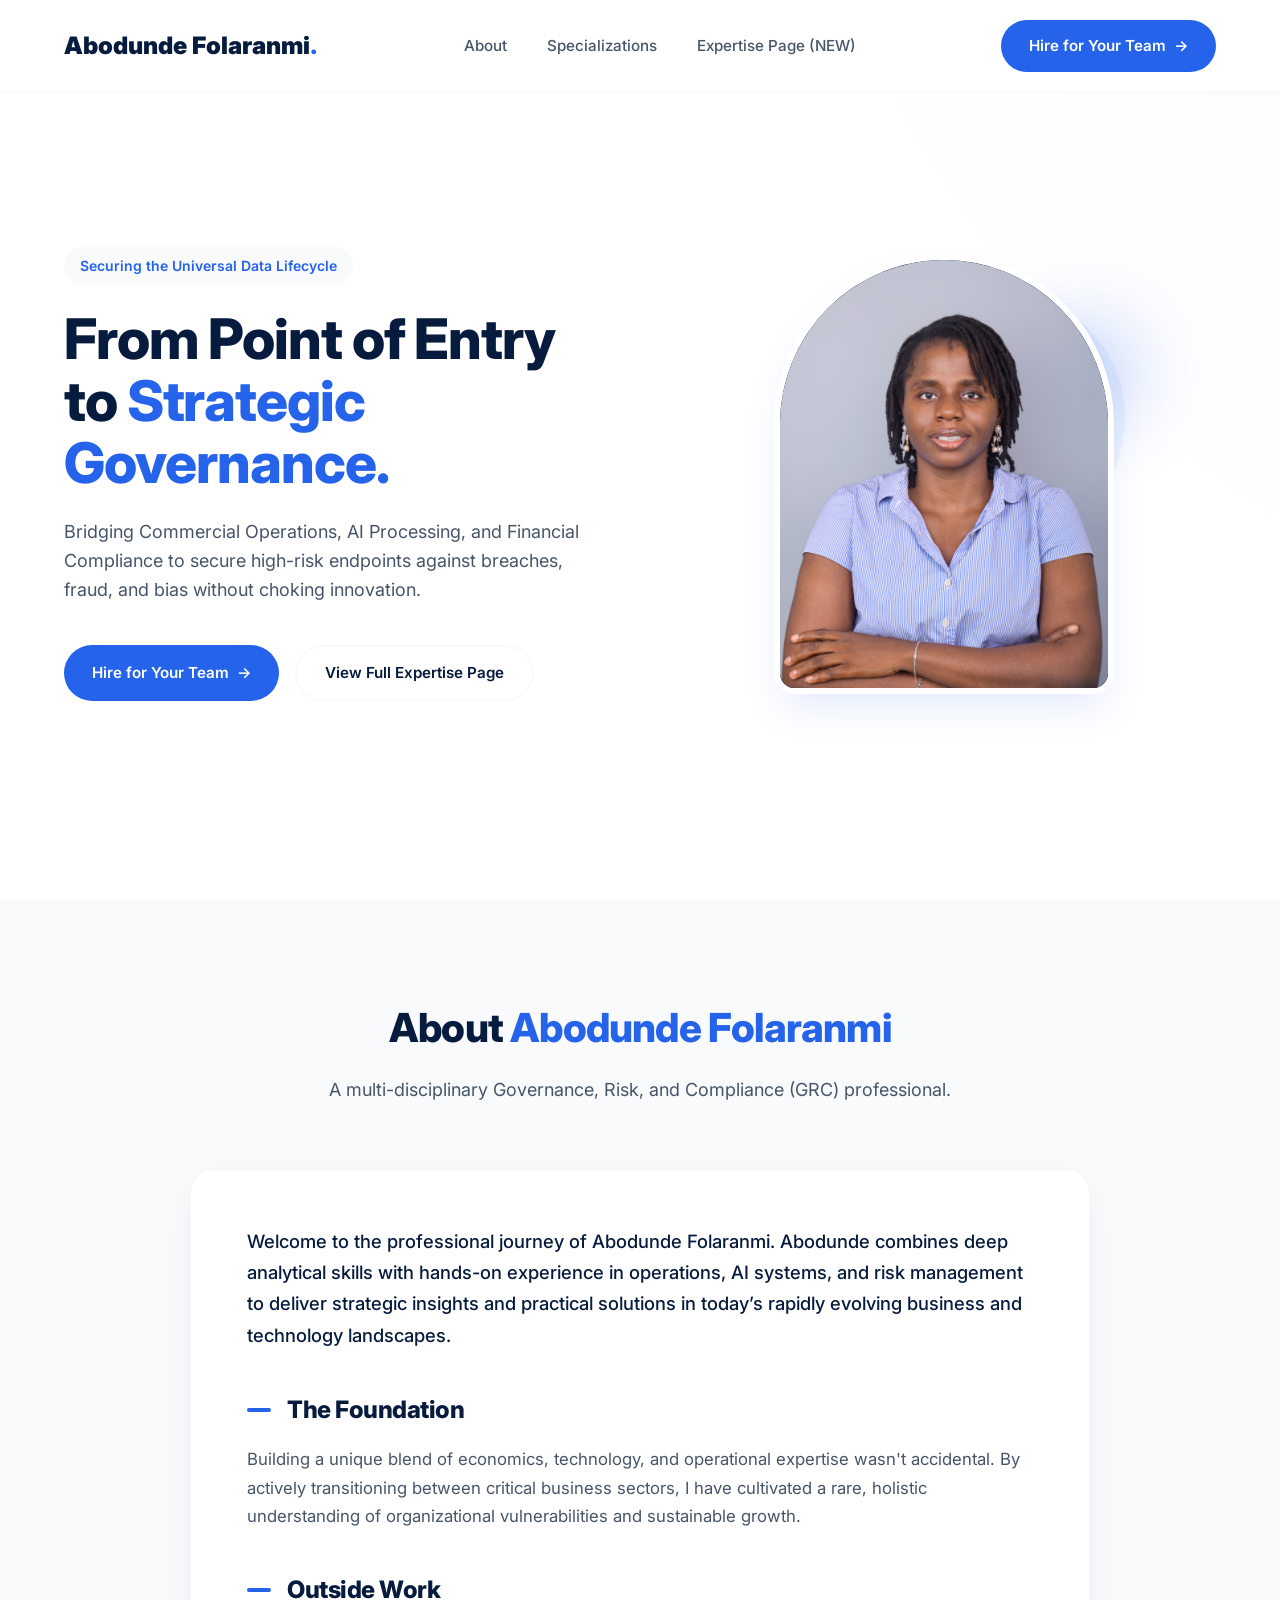
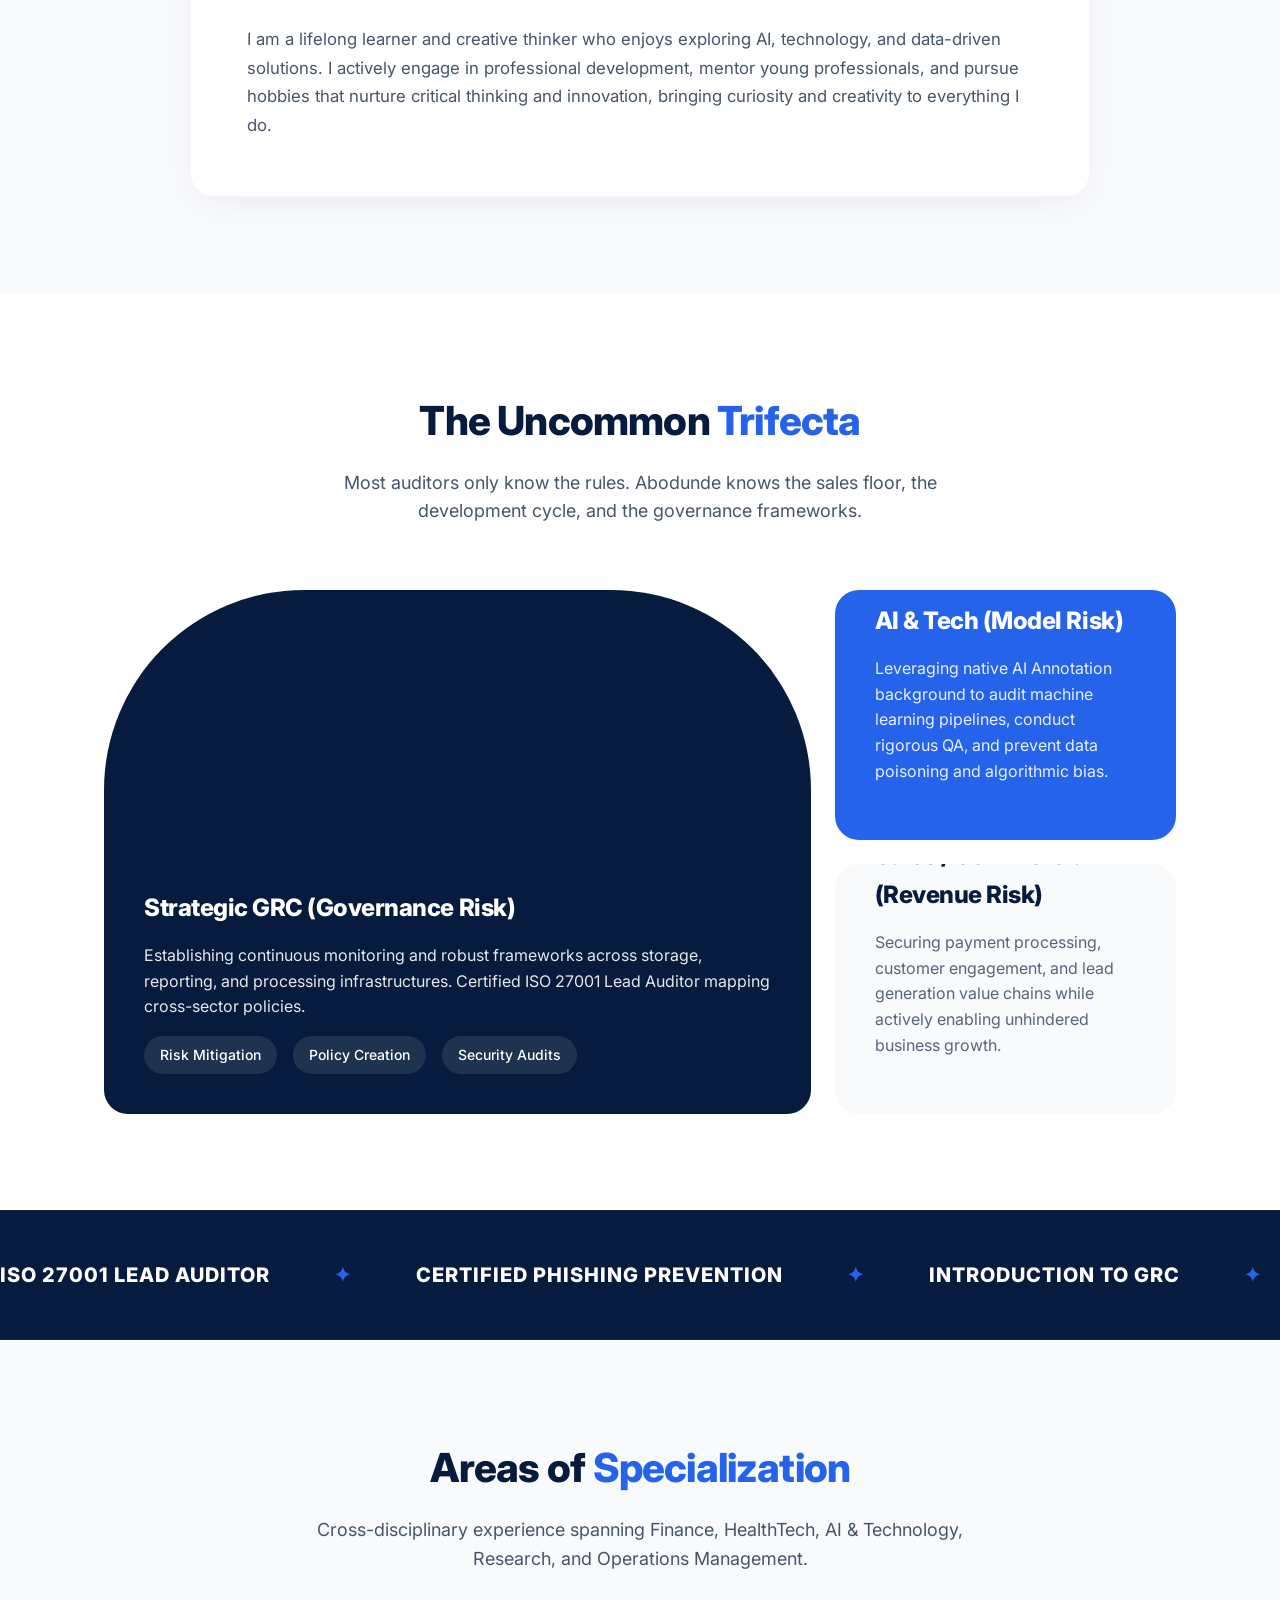
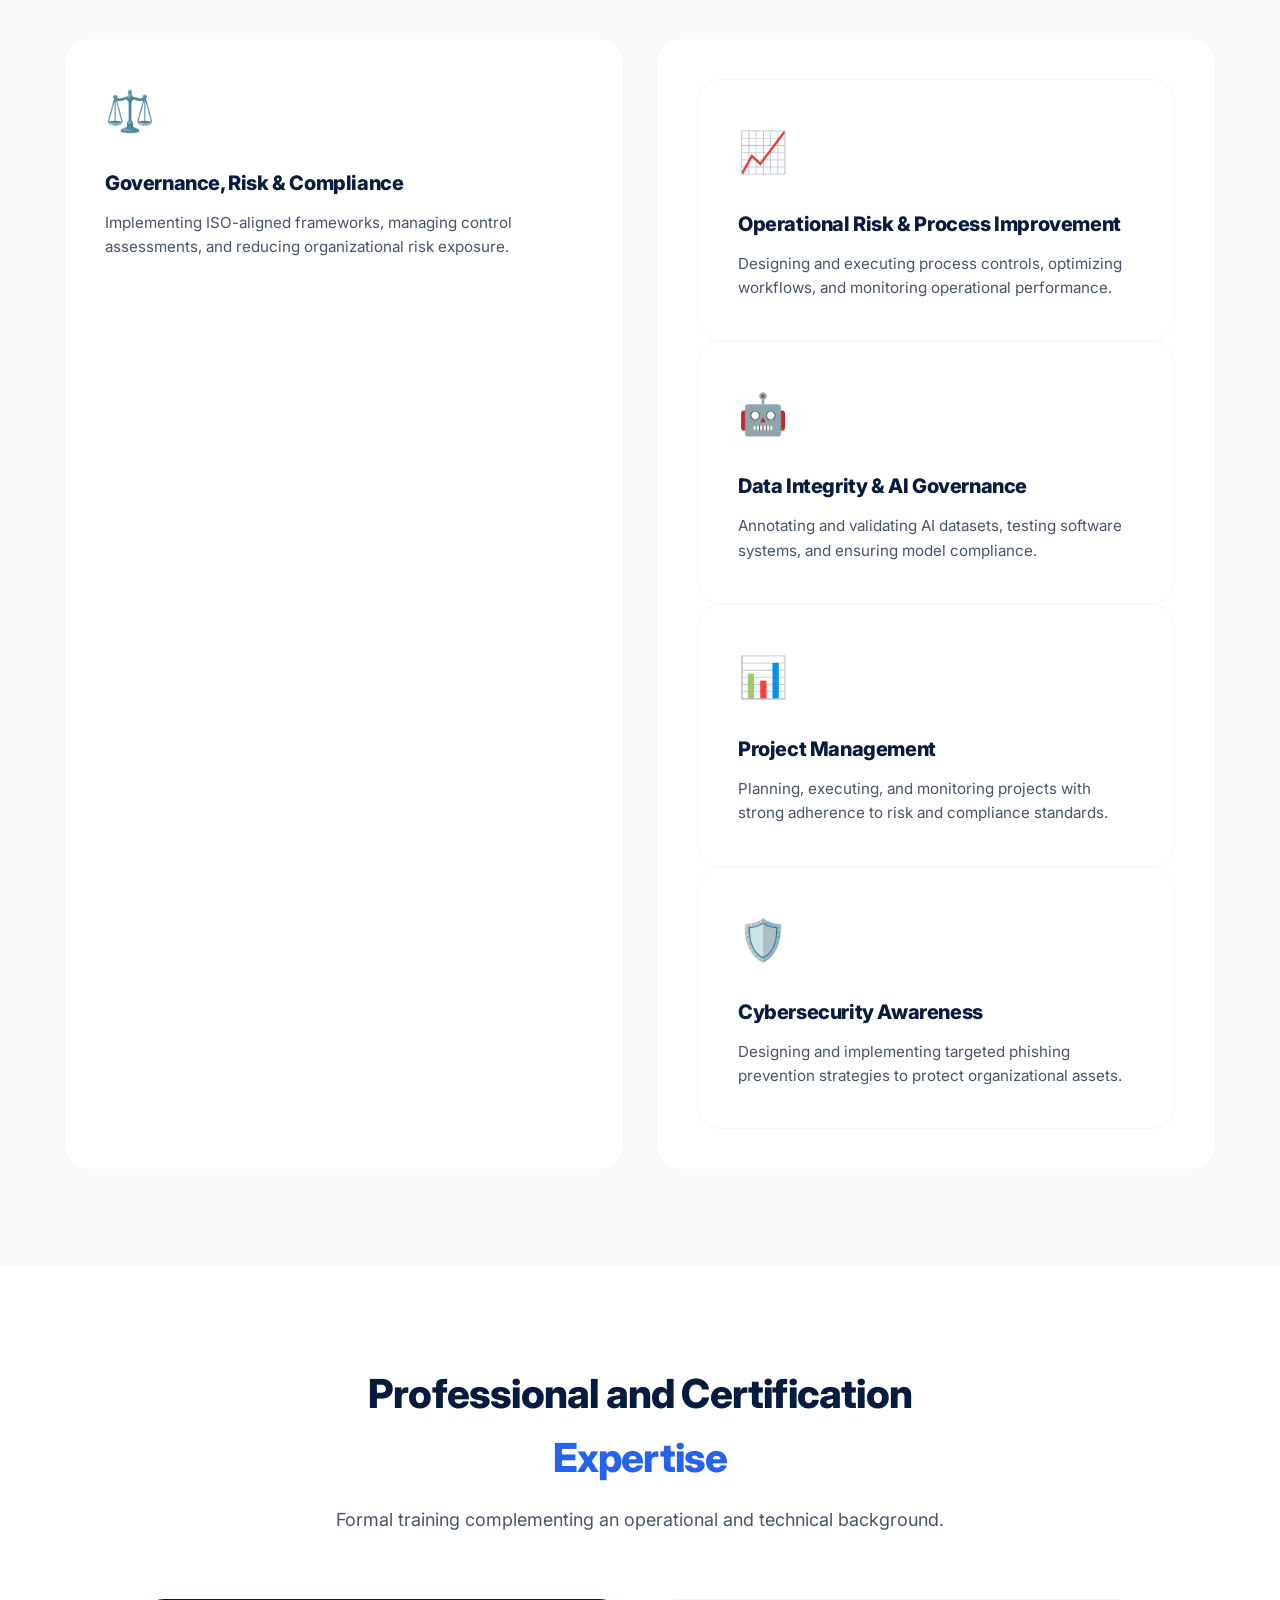
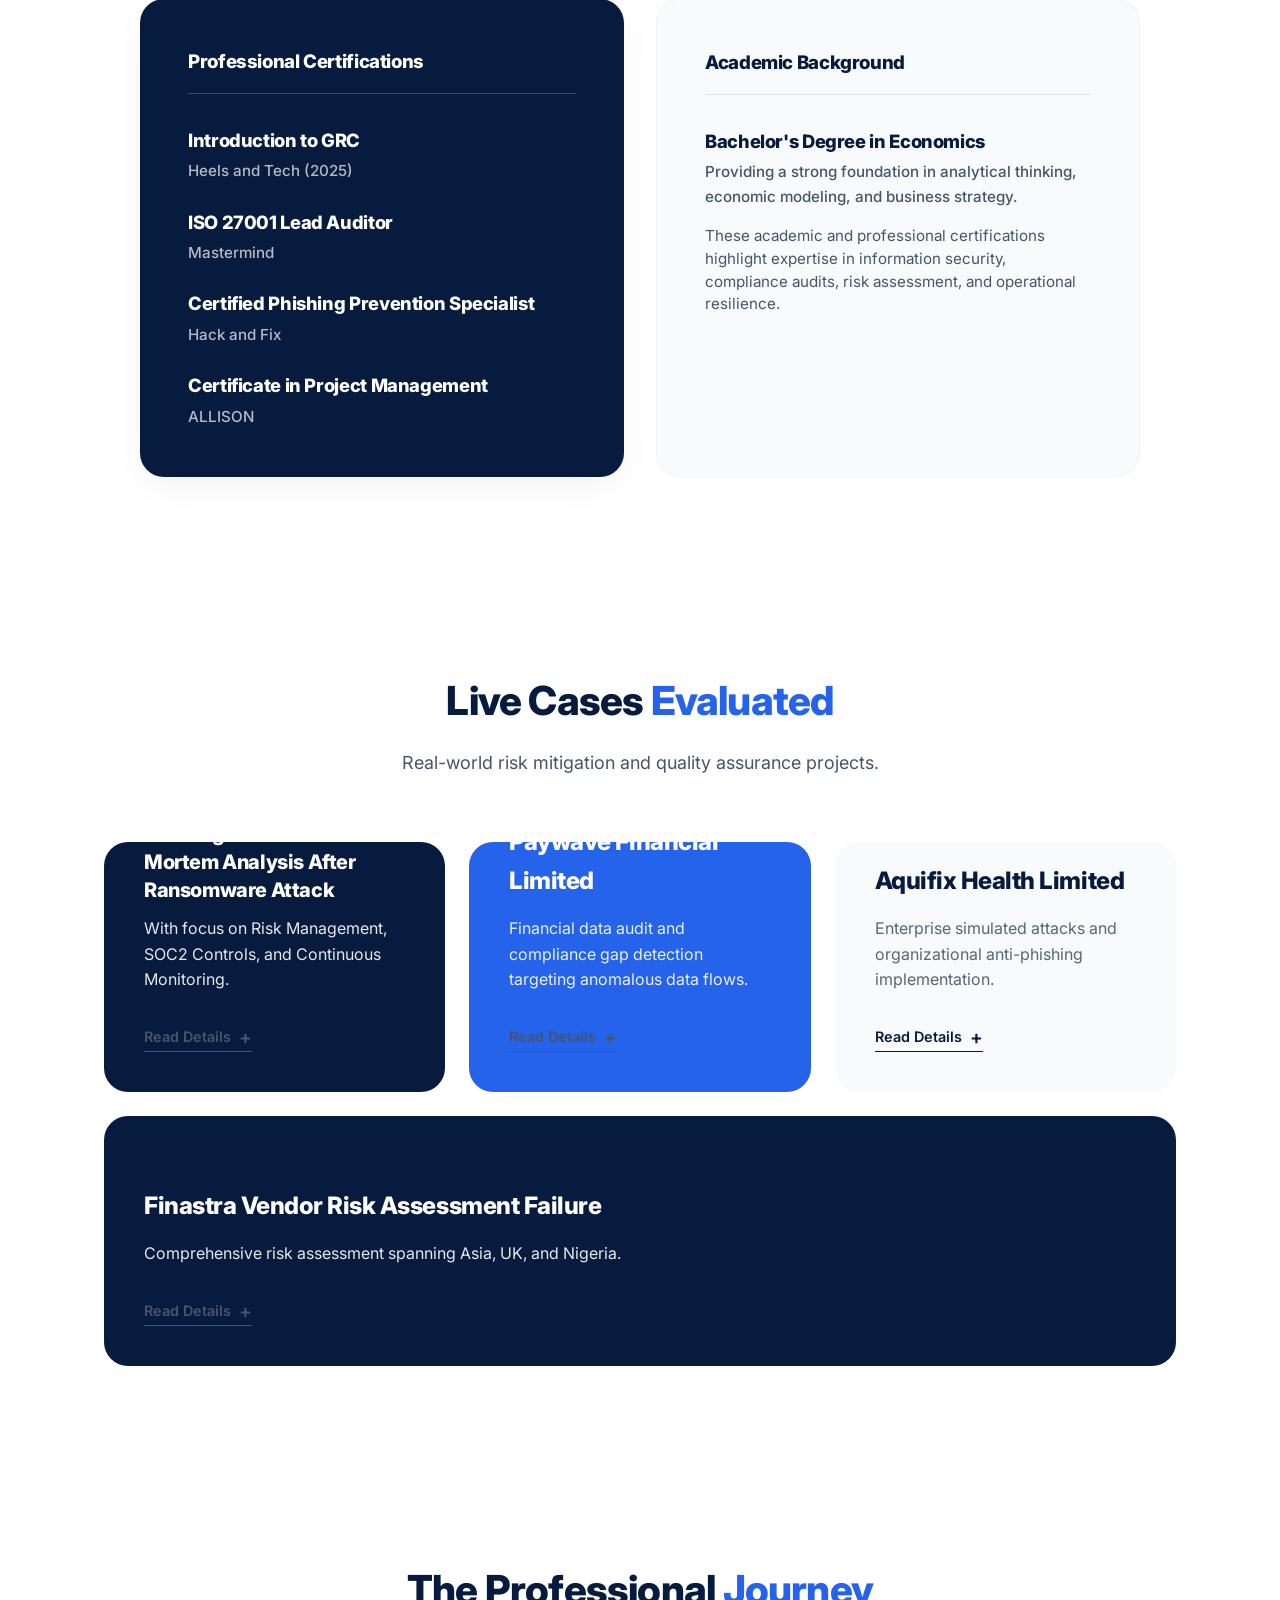
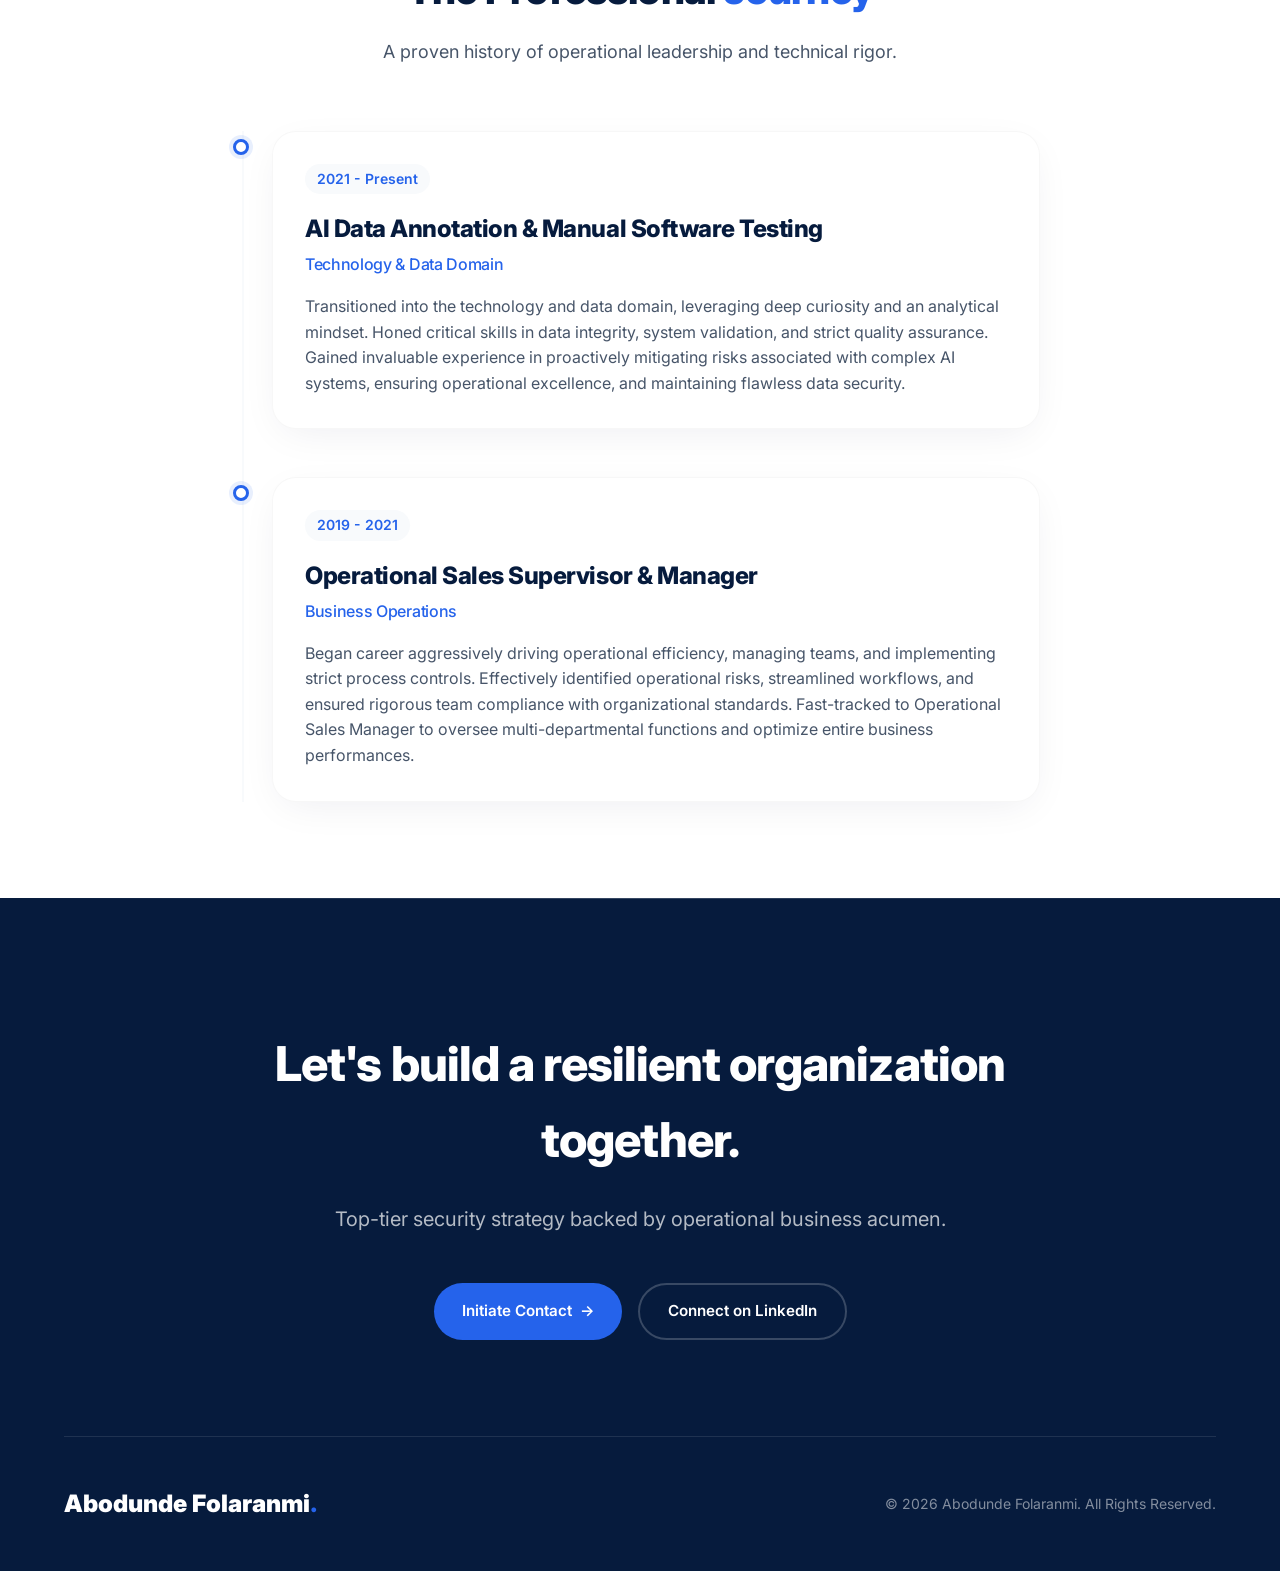
==== commit 1e81b45b: "Add files via upload" ====
--- a/index.html
+++ b/index.html
@@ -265,6 +265,25 @@
                         <button class="read-more-btn" style="border-color: var(--color-navy); color: var(--color-navy);">Read Details <span style="color:var(--color-navy)">+</span></button>
                     </div>
                 </div>
+
+                <!-- Case 4: Vendor Risk Assessment -->
+                <div class="bento-card bento-small bg-navy color-white case-card" style="grid-column: 1 / -1; align-items: flex-start; text-align: left;">
+                    <div class="bento-content" style="width: 100%;">
+                        <h3>Finastra Vendor Risk Assessment Failure</h3>
+                        <p class="case-summary">Comprehensive risk assessment spanning Asia, UK, and Nigeria.</p>
+                        
+                        <div class="case-details">
+                            <h4>Key Assessment:</h4>
+                            <p>Orchestrated a massive, cross-continental vendor risk evaluation mapping compliance and regulatory frameworks across three distinct geographies (Asia, UK, Nigeria). Identified critical supply-chain vulnerabilities, aligned disparate regional laws into a unified governance model, and executed deep-dive assessments to fortify cross-border data transits.</p>
+                            <ul class="skills-list" style="margin-top:1rem;">
+                                <li>Vendor Risk</li>
+                                <li>Global Compliance</li>
+                                <li>Regulatory Mapping</li>
+                            </ul>
+                        </div>
+                        <button class="read-more-btn">Read Details <span>+</span></button>
+                    </div>
+                </div>
             </div>
         </section>
         <!-- Experience Timeline -->
@@ -304,7 +323,7 @@
             <h2>Let's build a resilient organization <span class="highlight">together.</span></h2>
             <p>Top-tier security strategy backed by operational business acumen.</p>
             <div class="footer-actions">
-                <a href="mailto:contact@example.com" class="btn-primary">Initiate Contact <span class="arrow">→</span></a>
+                <a href="mailto:folaranmiabodunde@gmail.com" class="btn-primary">Initiate Contact <span class="arrow">→</span></a>
                 <a href="https://linkedin.com/in/abodundefolaranmi" class="btn-secondary btn-secondary-light" target="_blank" rel="noopener noreferrer">Connect on LinkedIn</a>
             </div>
         </div>
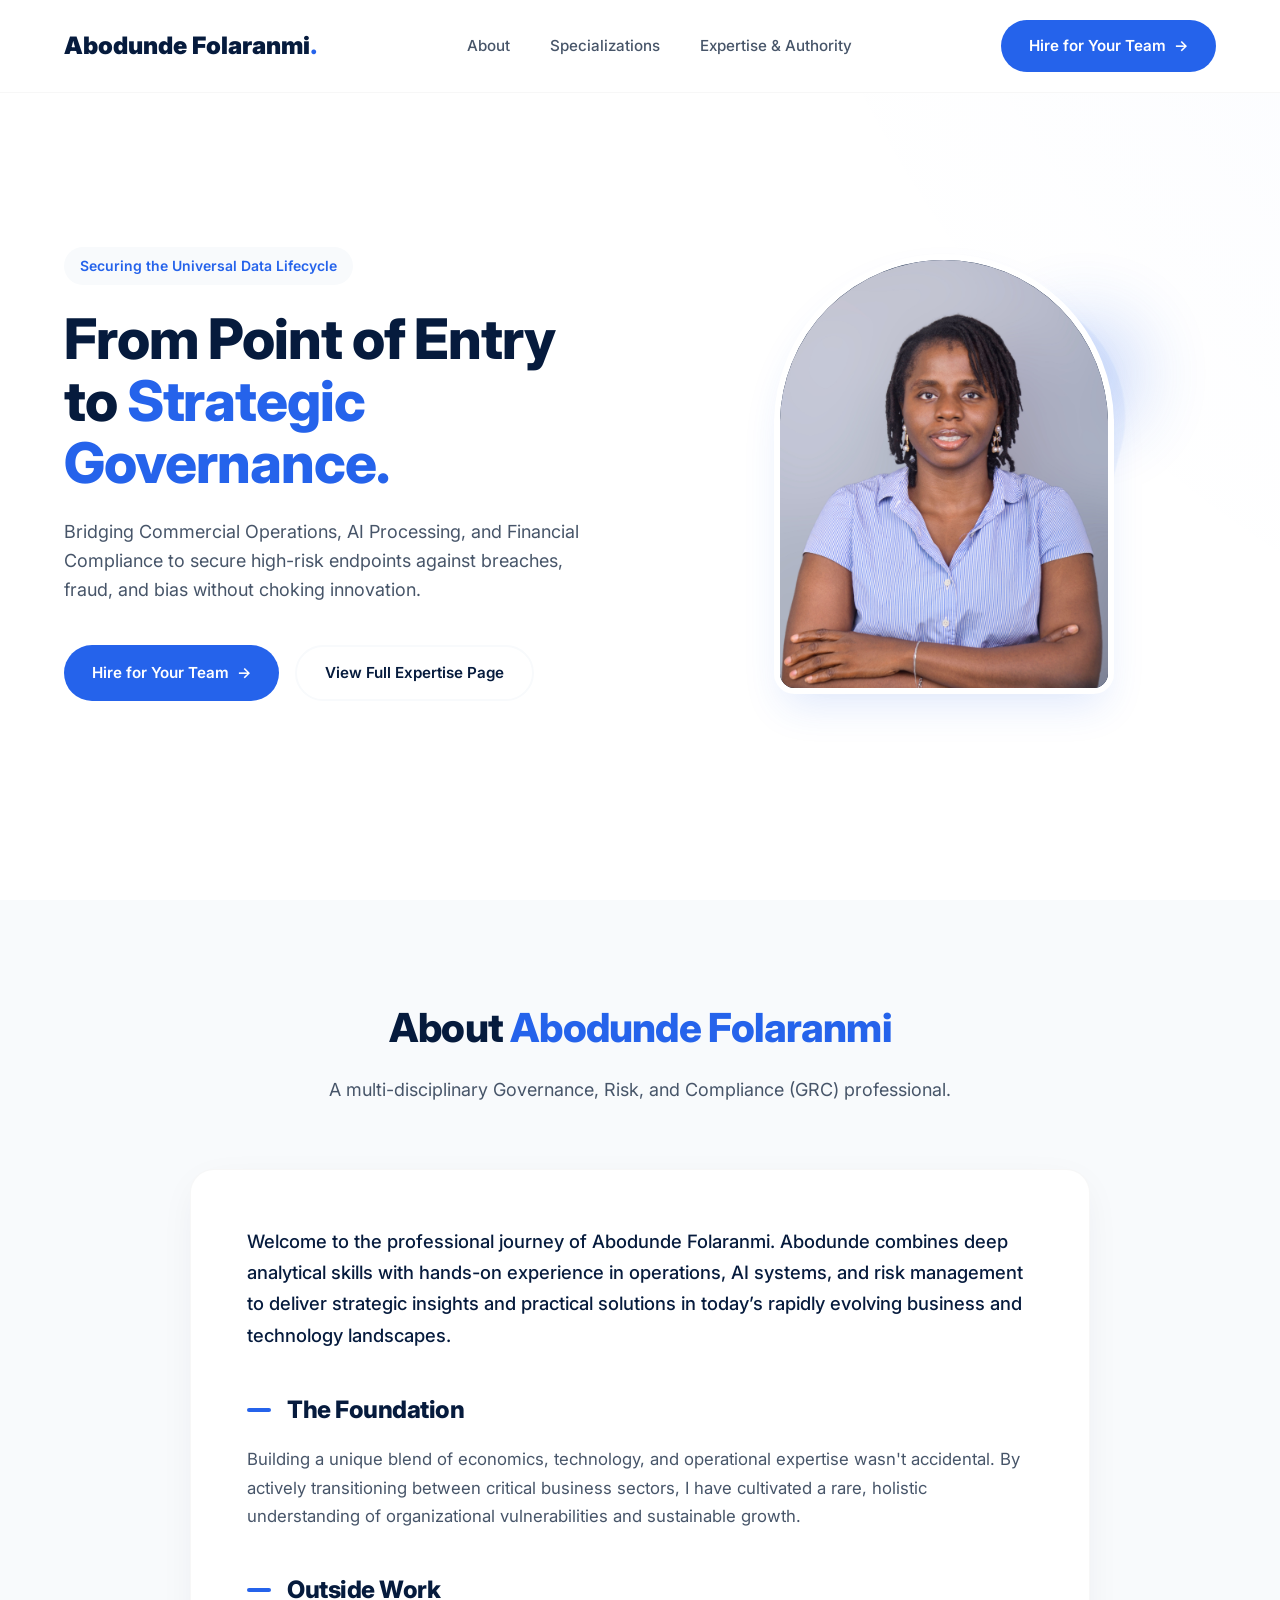
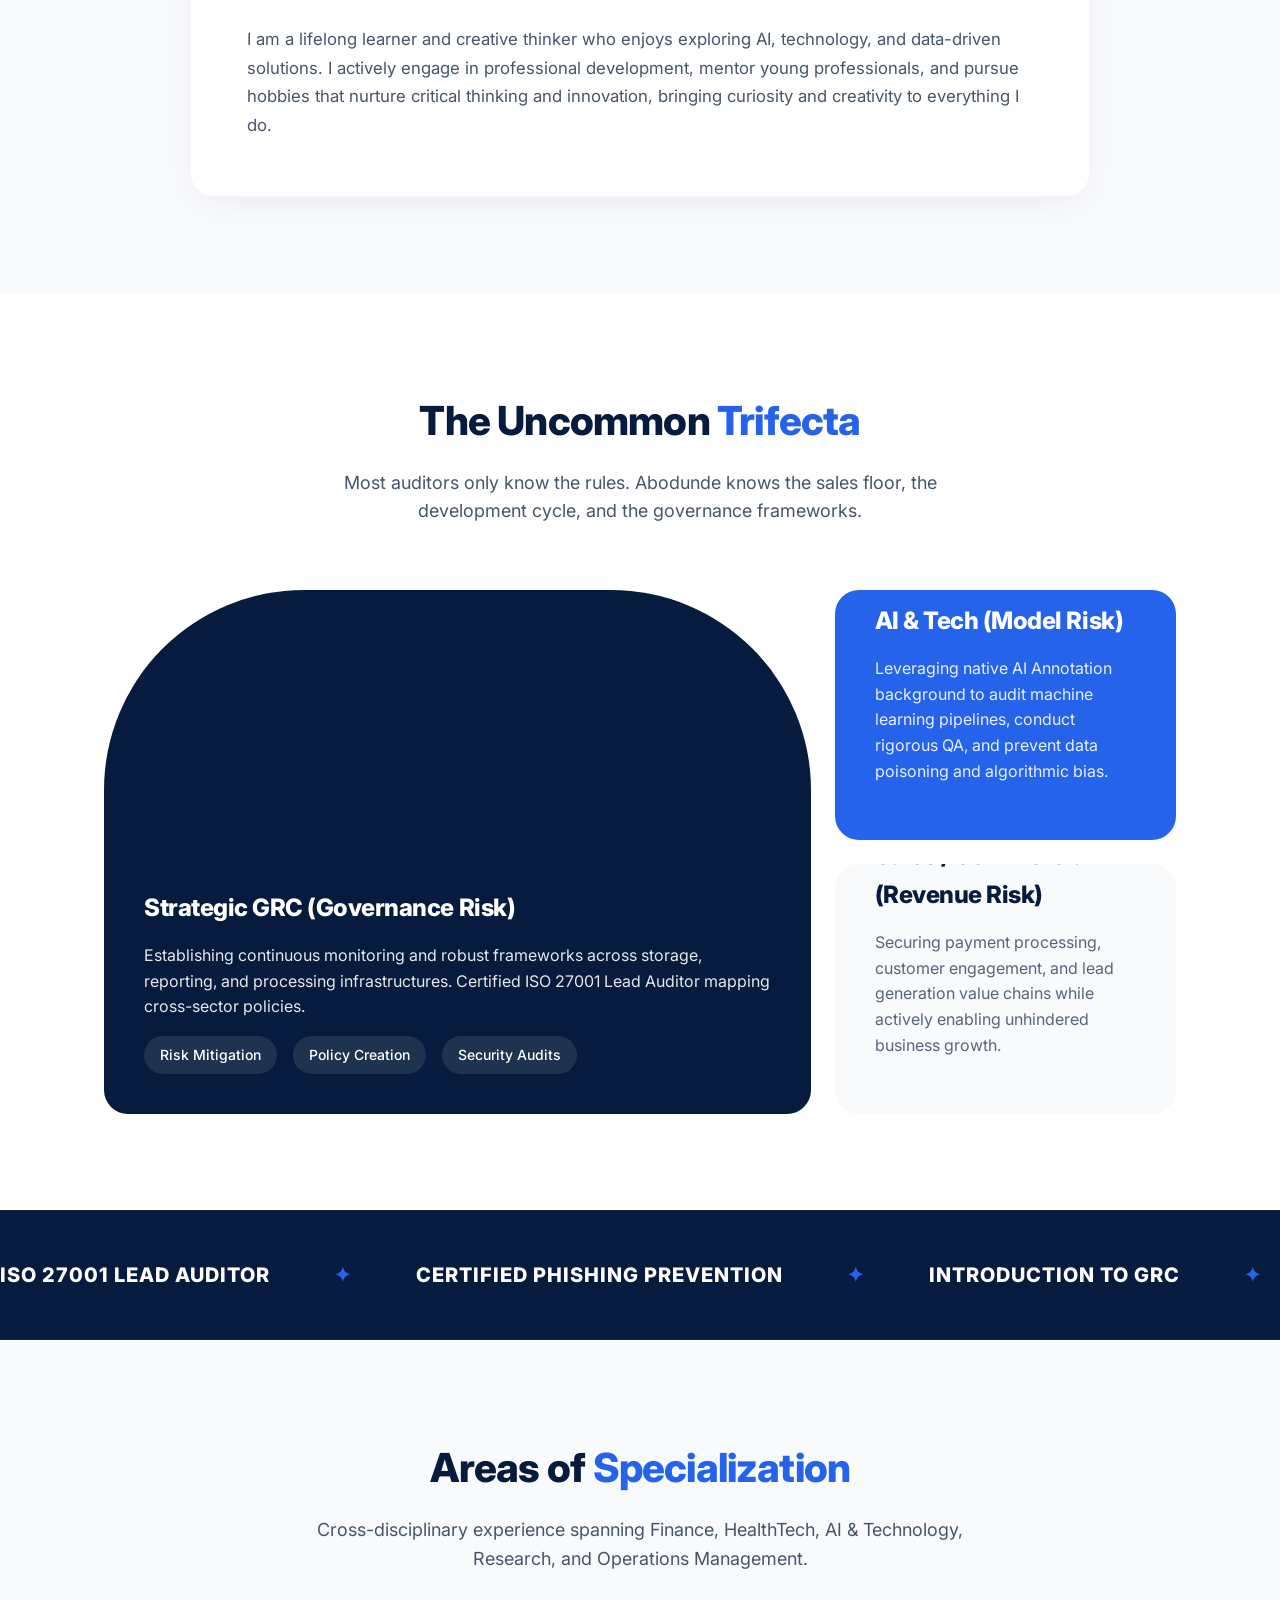
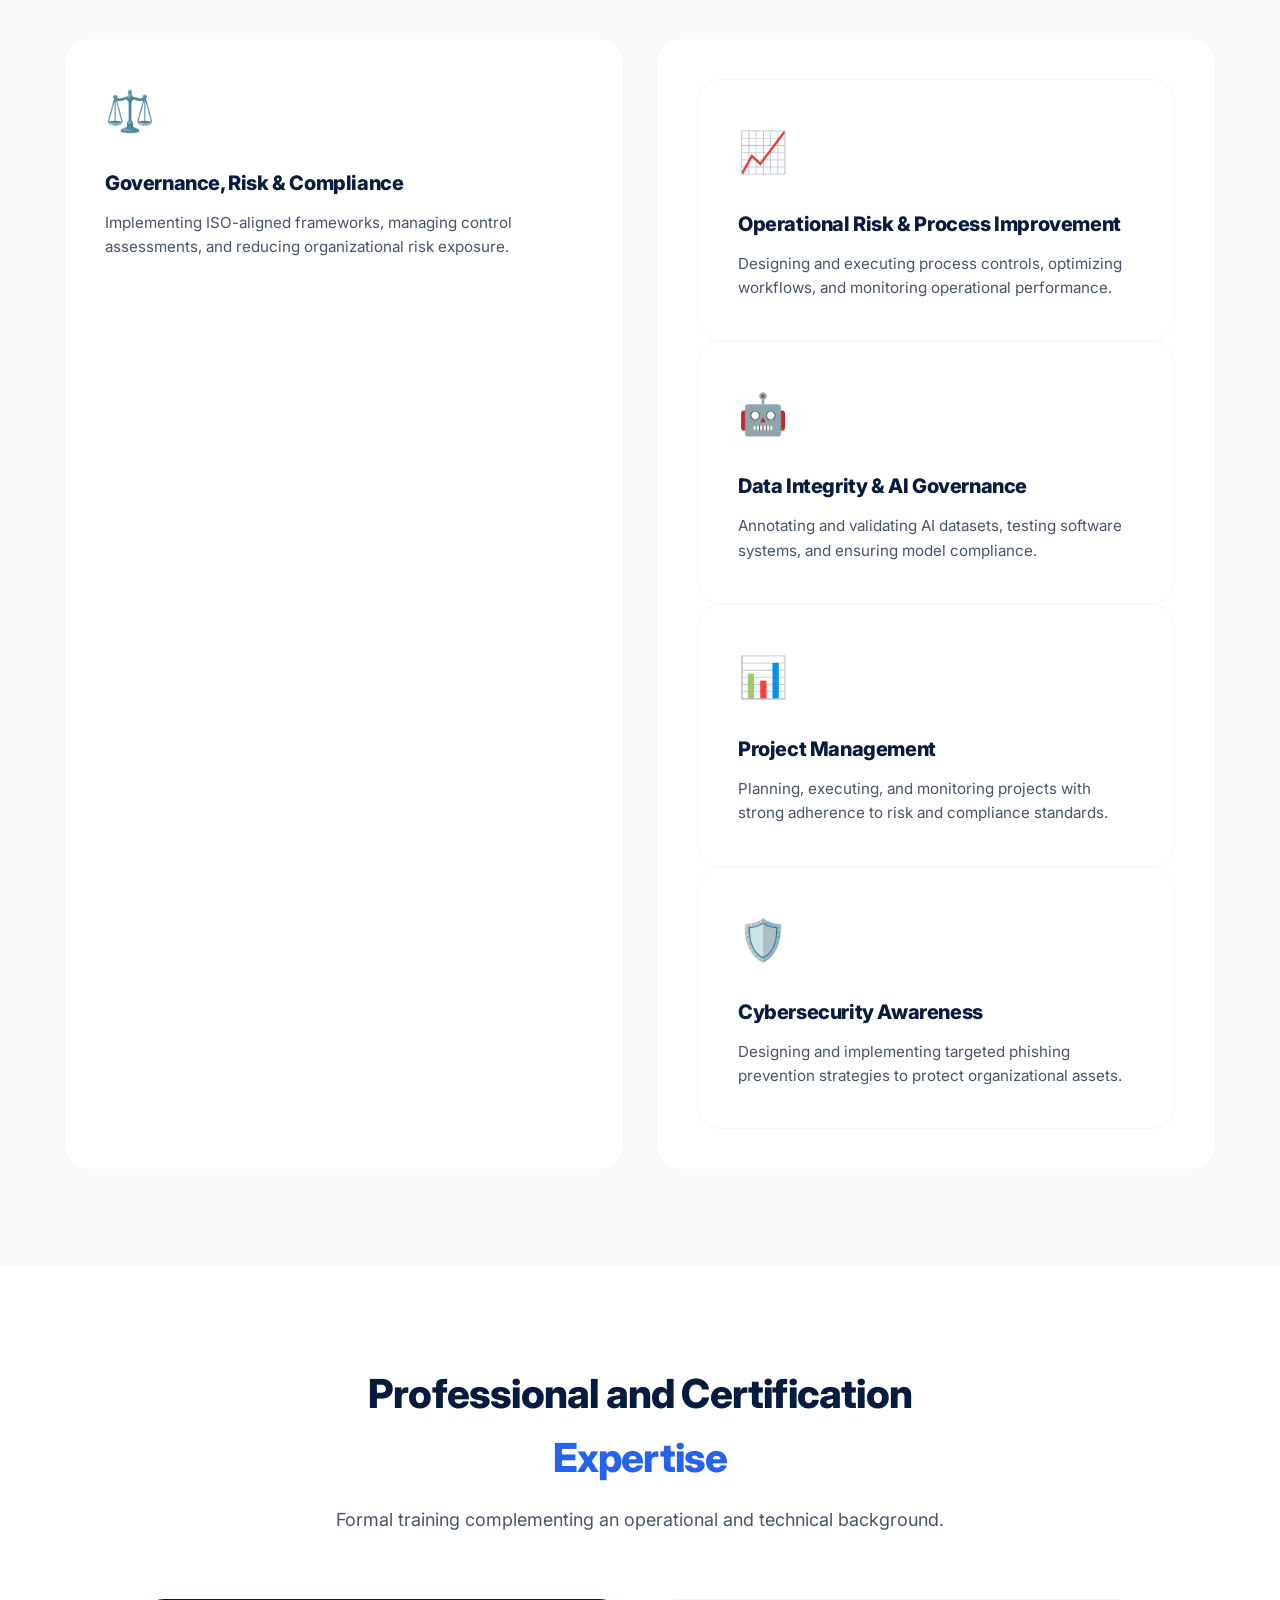
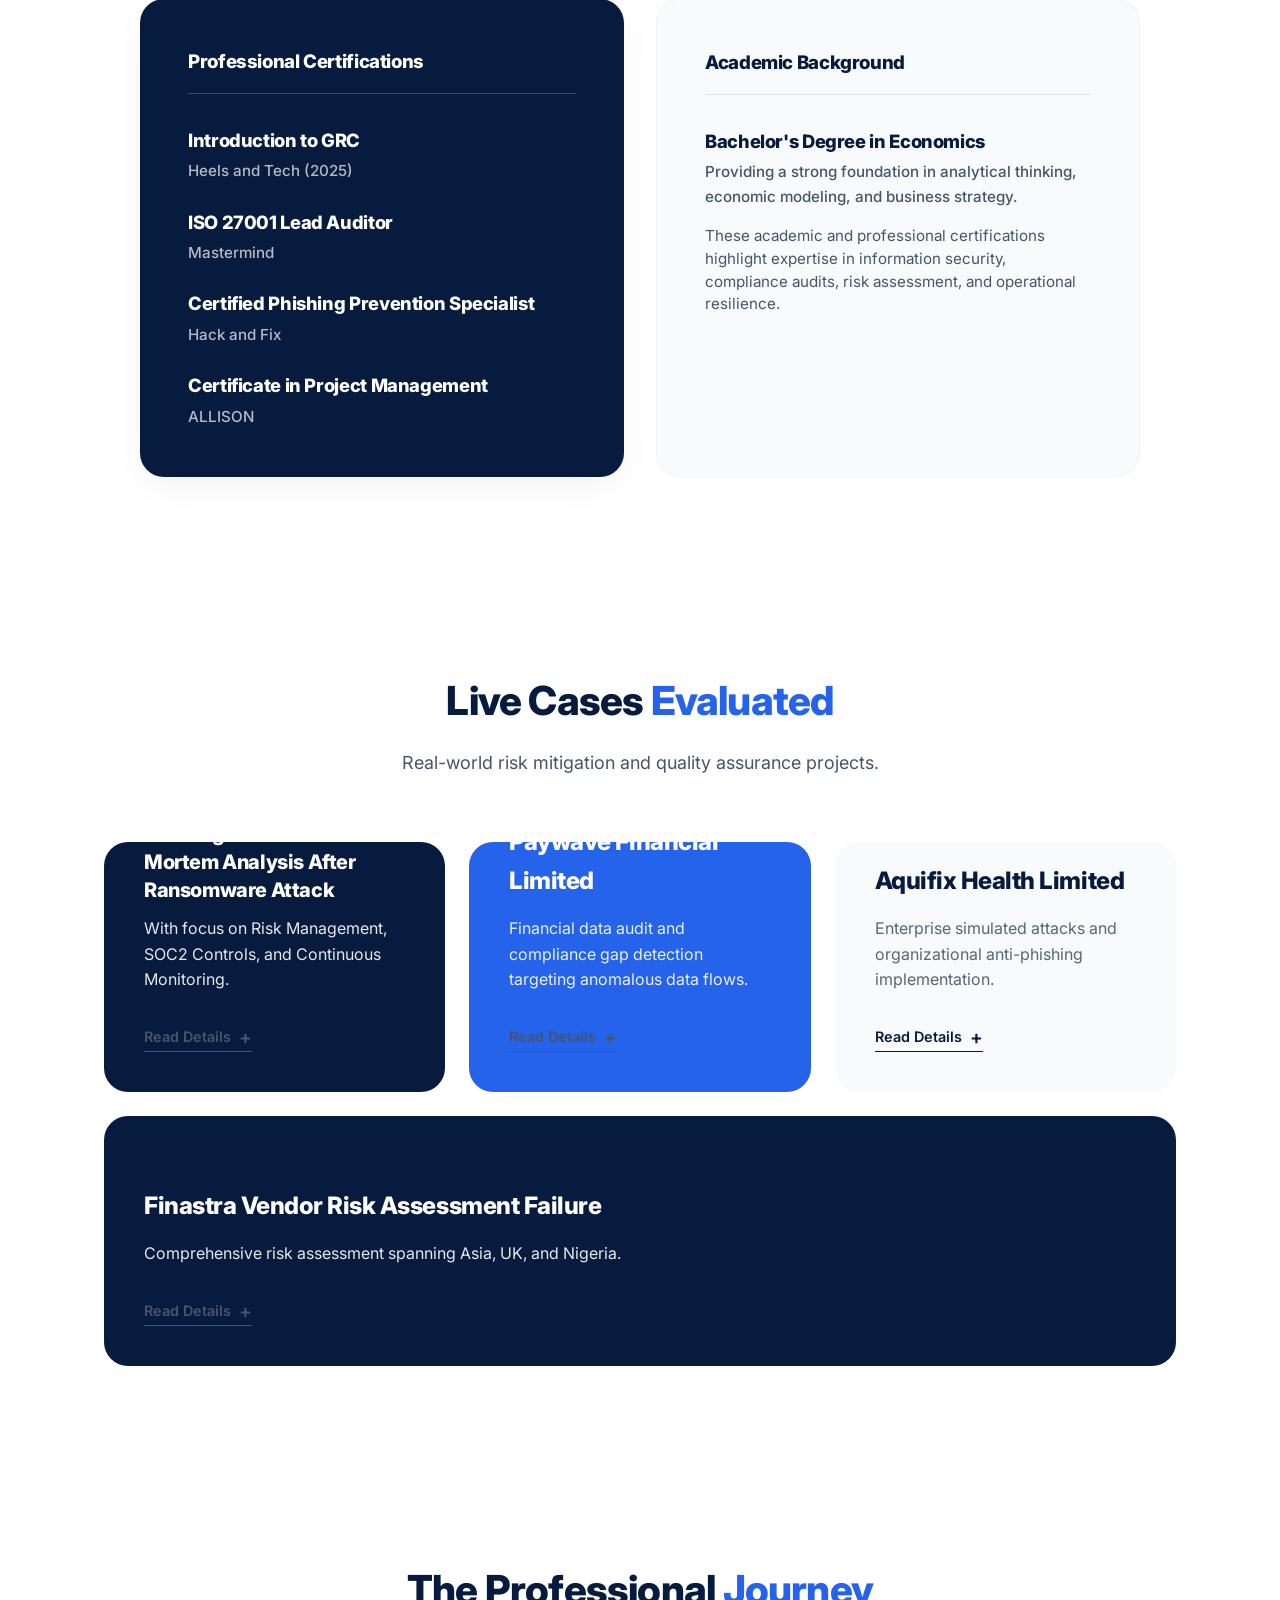
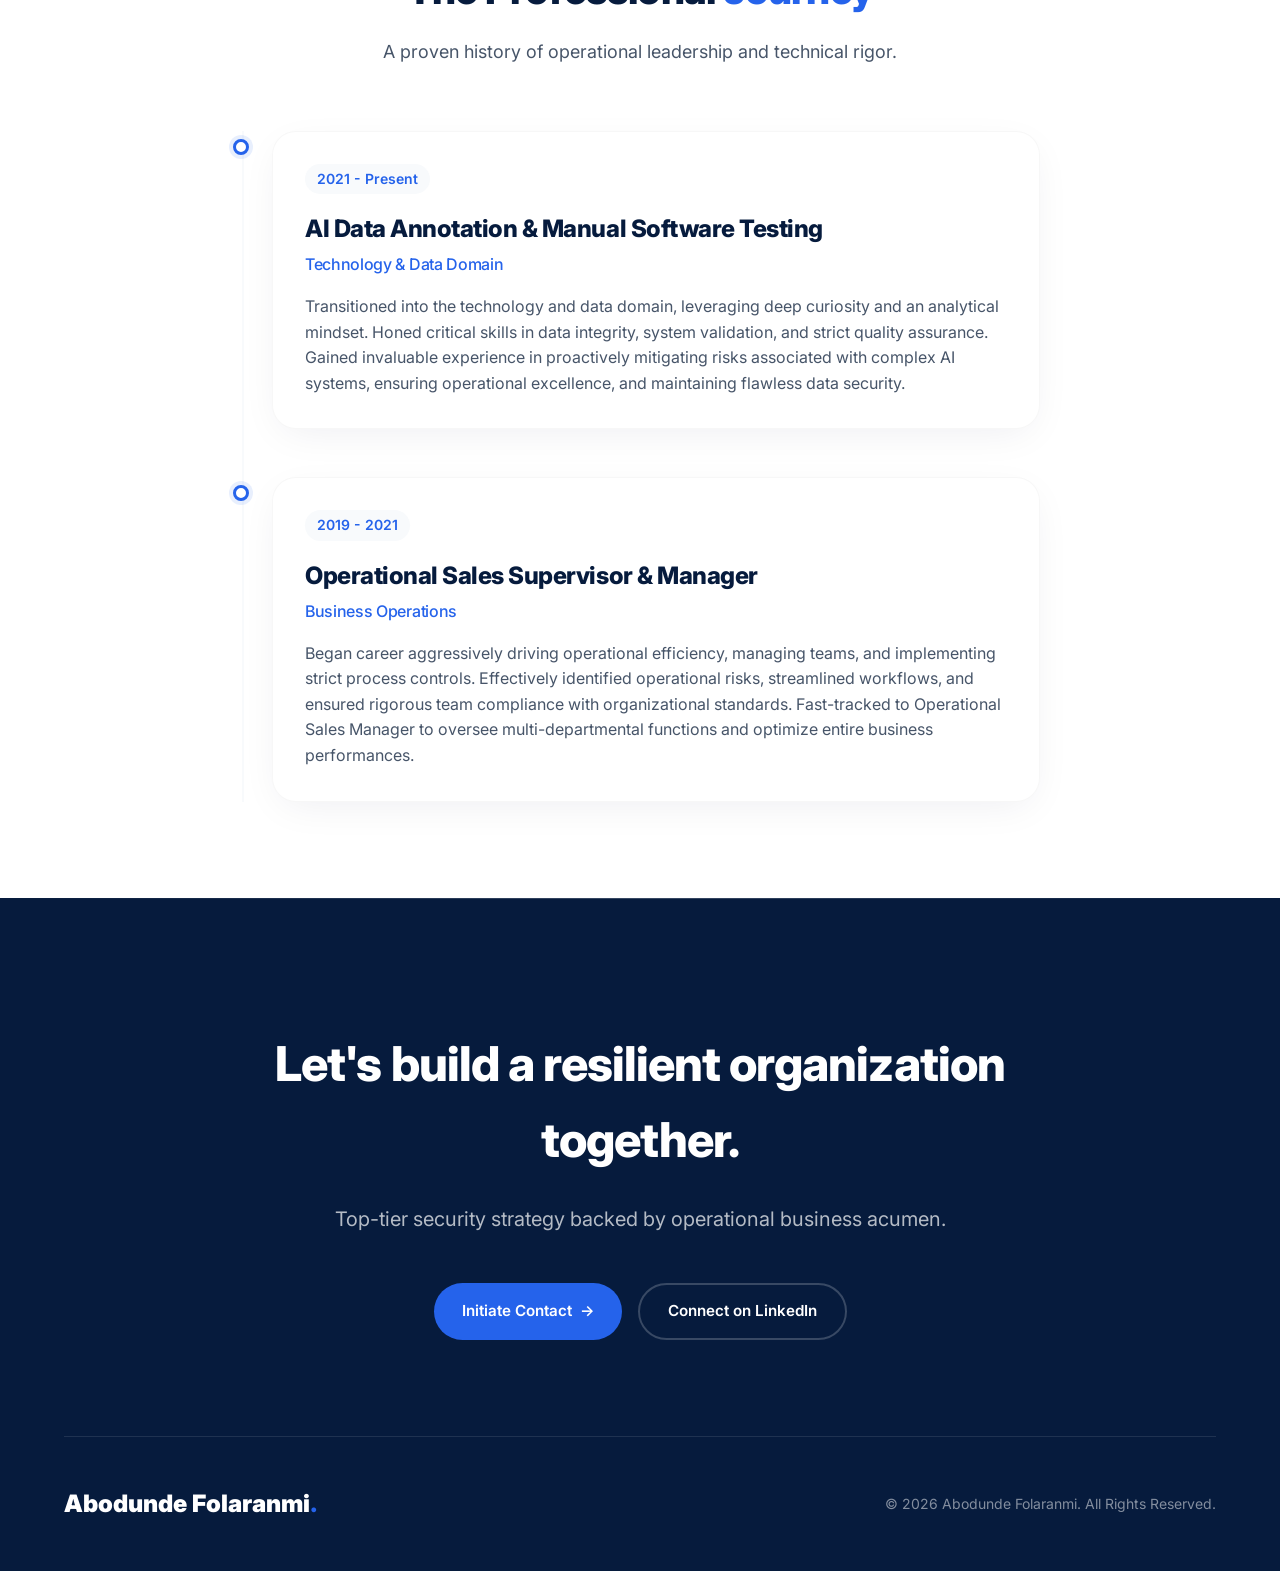
==== commit eaa760a1: "Add files via upload" ====
--- a/index.html
+++ b/index.html
@@ -17,7 +17,7 @@
         <nav>
             <a href="#about-me">About</a>
             <a href="#expertise">Specializations</a>
-            <a href="expertise.html">Expertise Page (NEW)</a>
+            <a href="expertise.html">Expertise & Authority</a>
         </nav>
         <a href="#contact" class="btn-primary">Hire for Your Team <span class="arrow">→</span></a>
     </header>
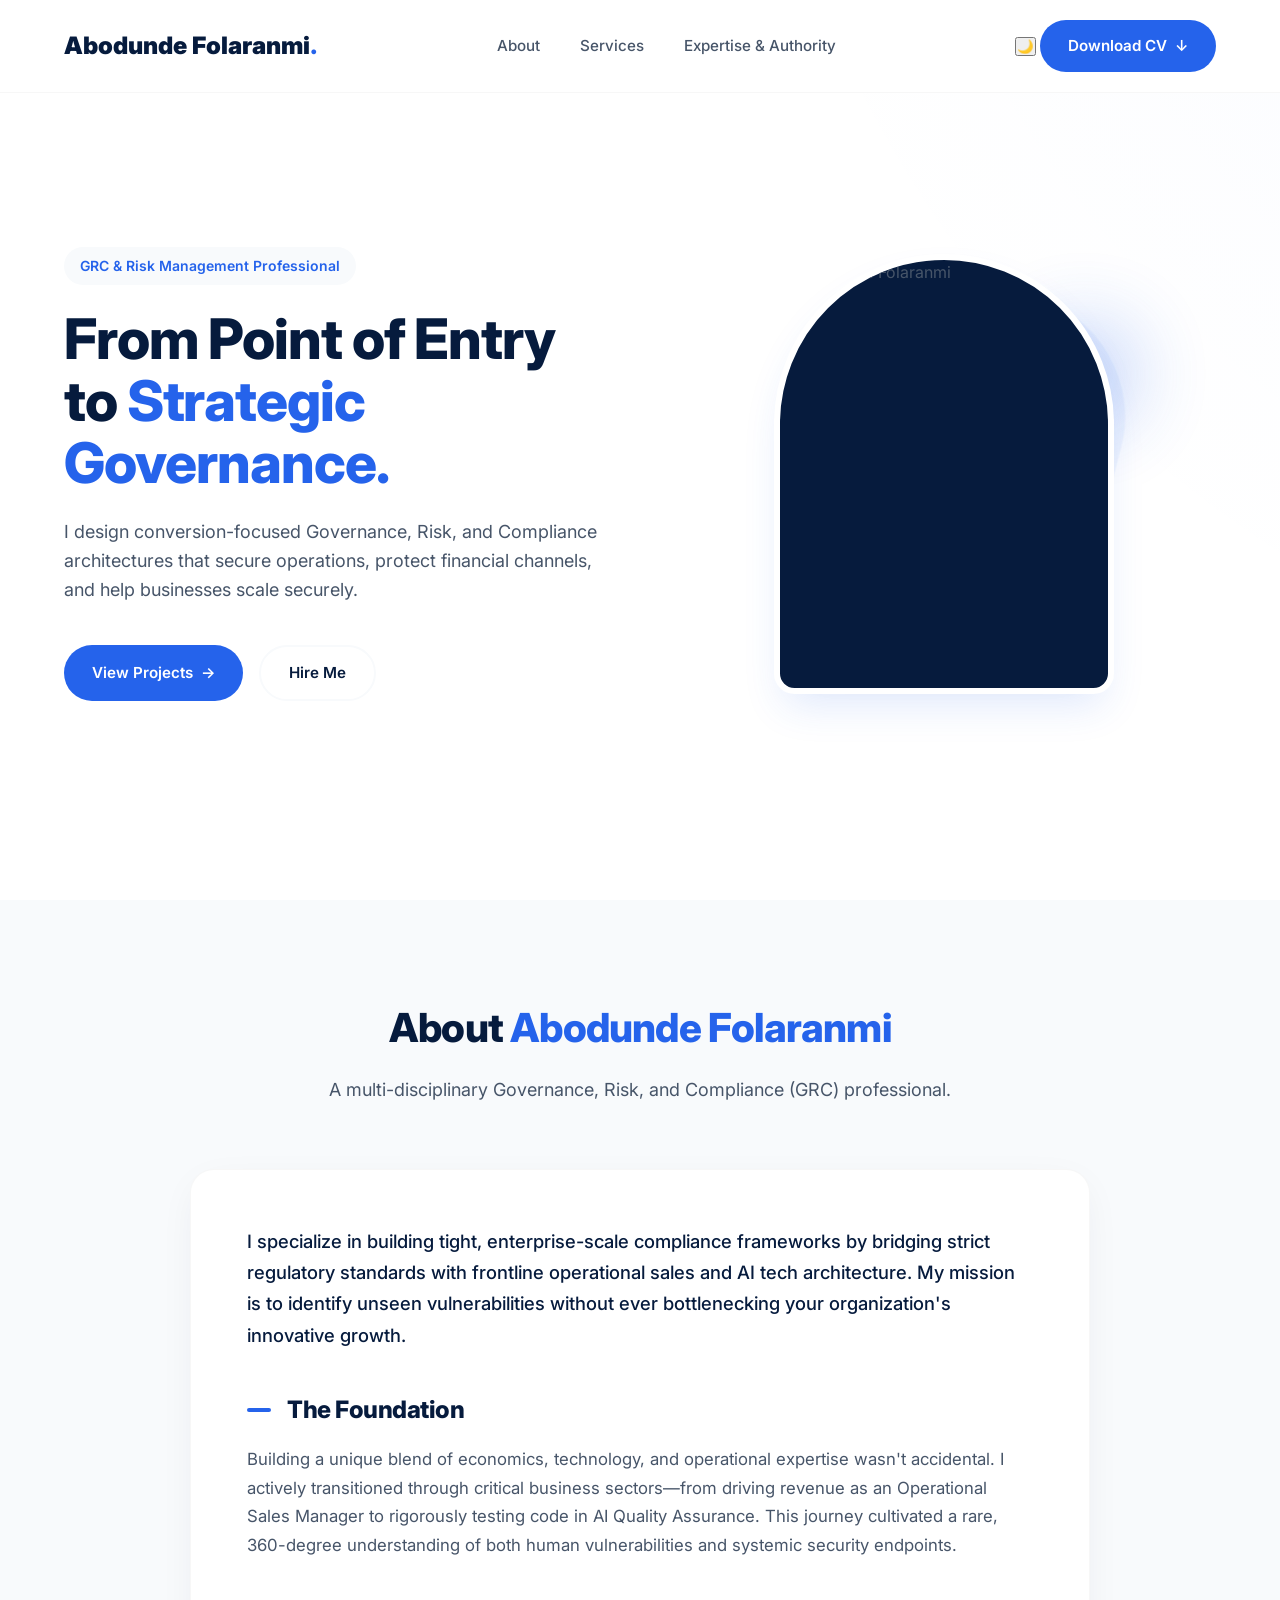
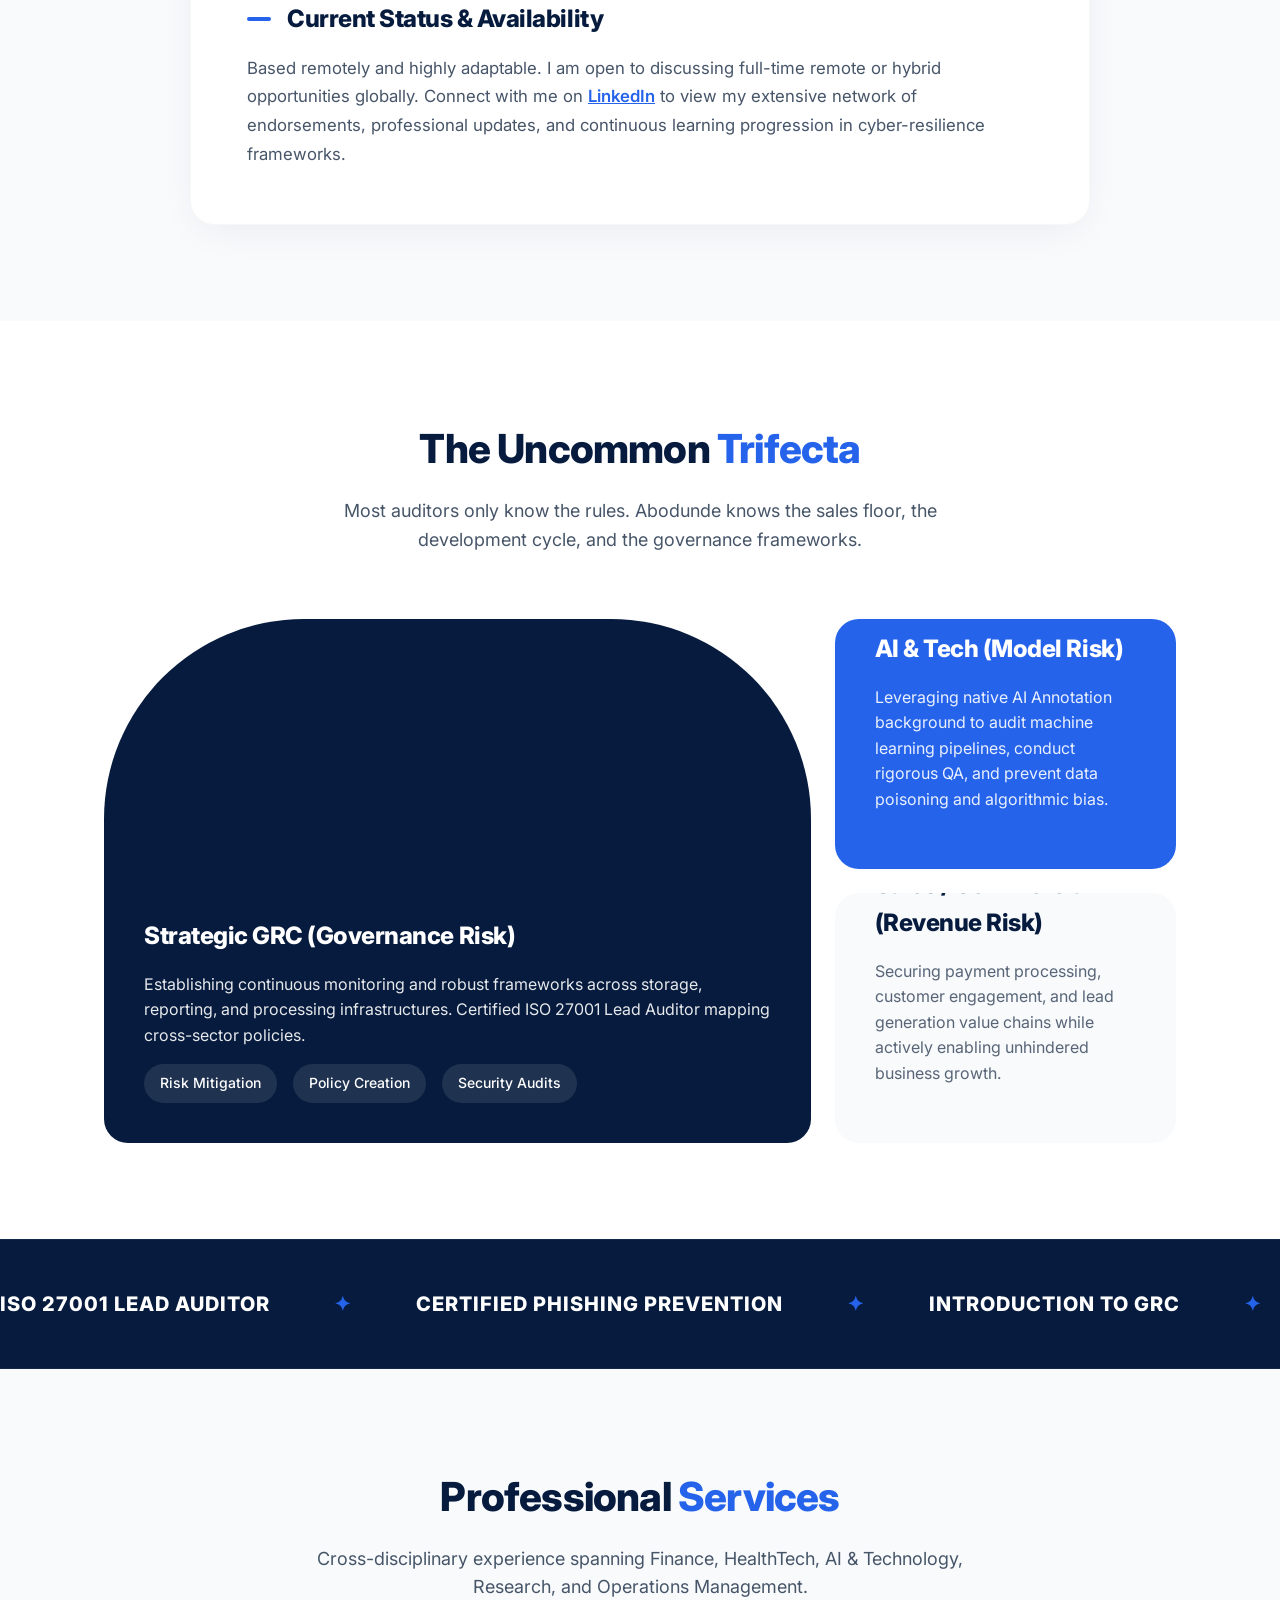
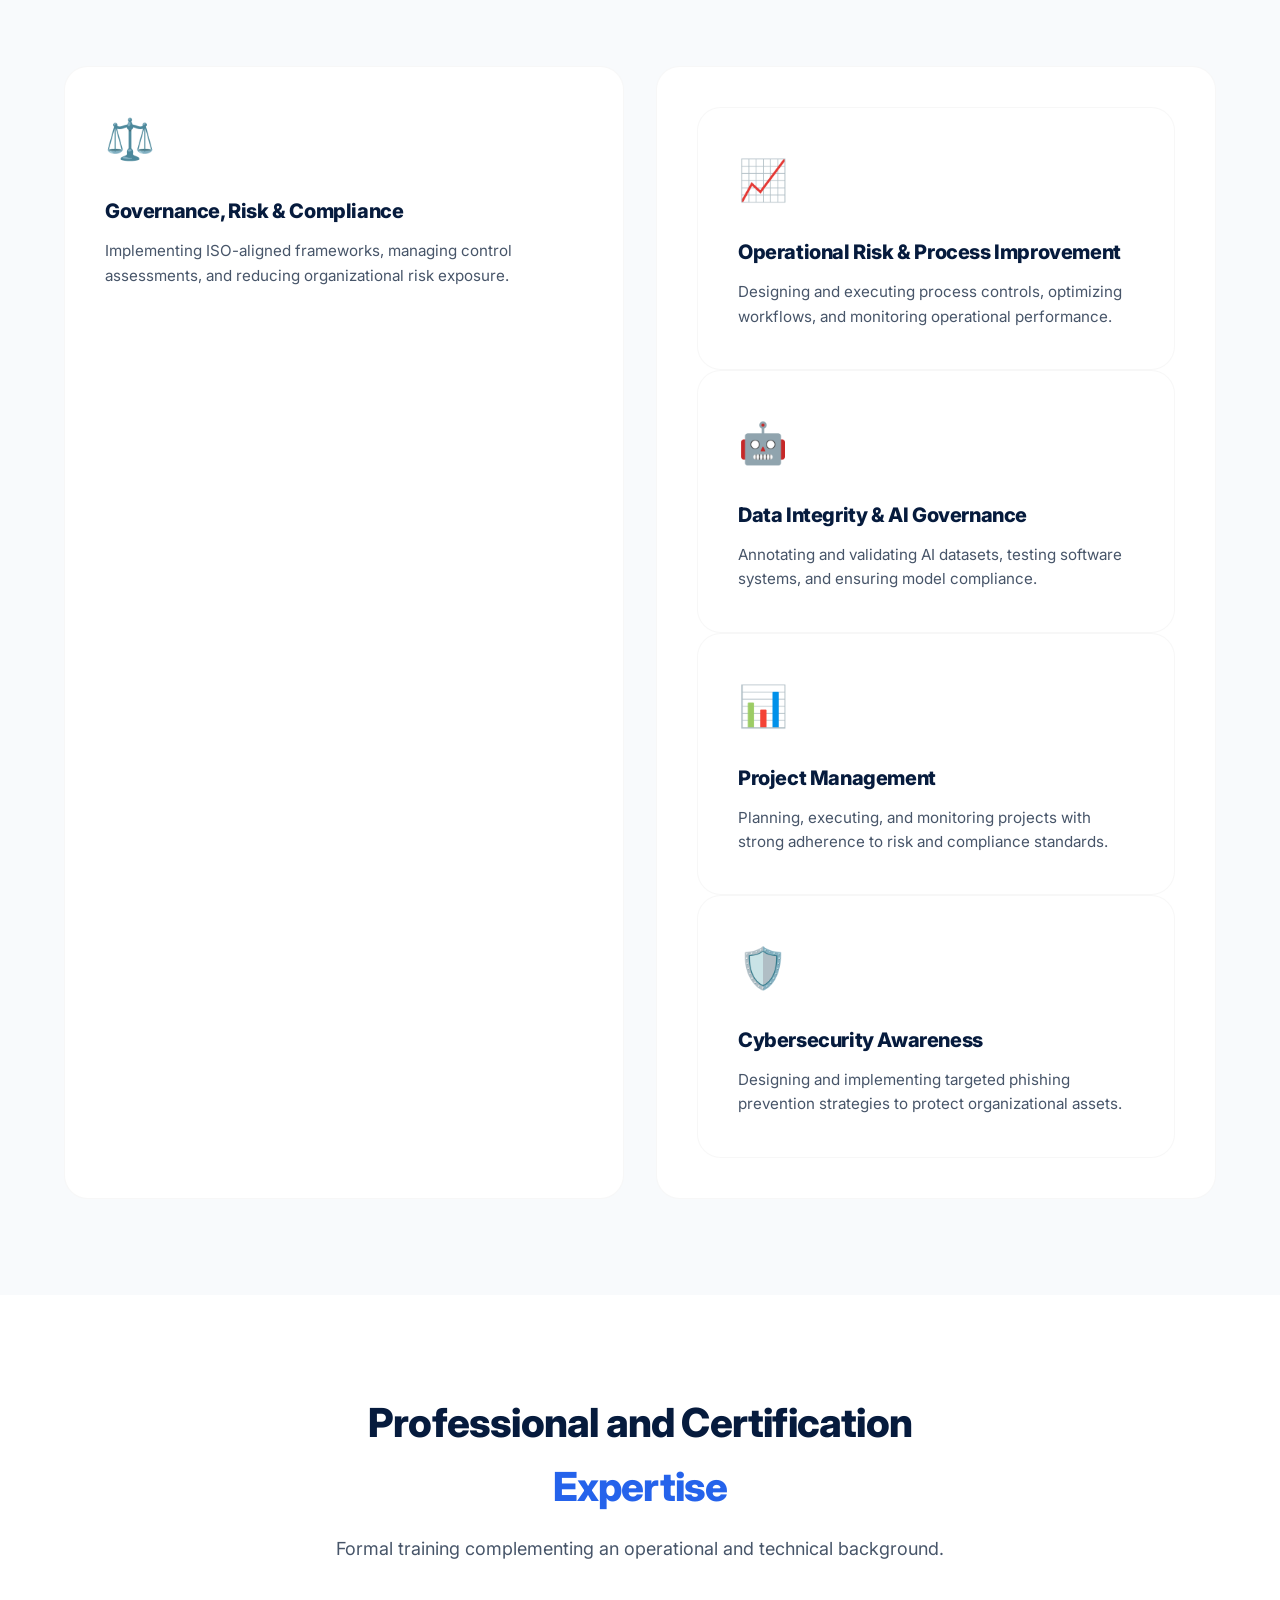
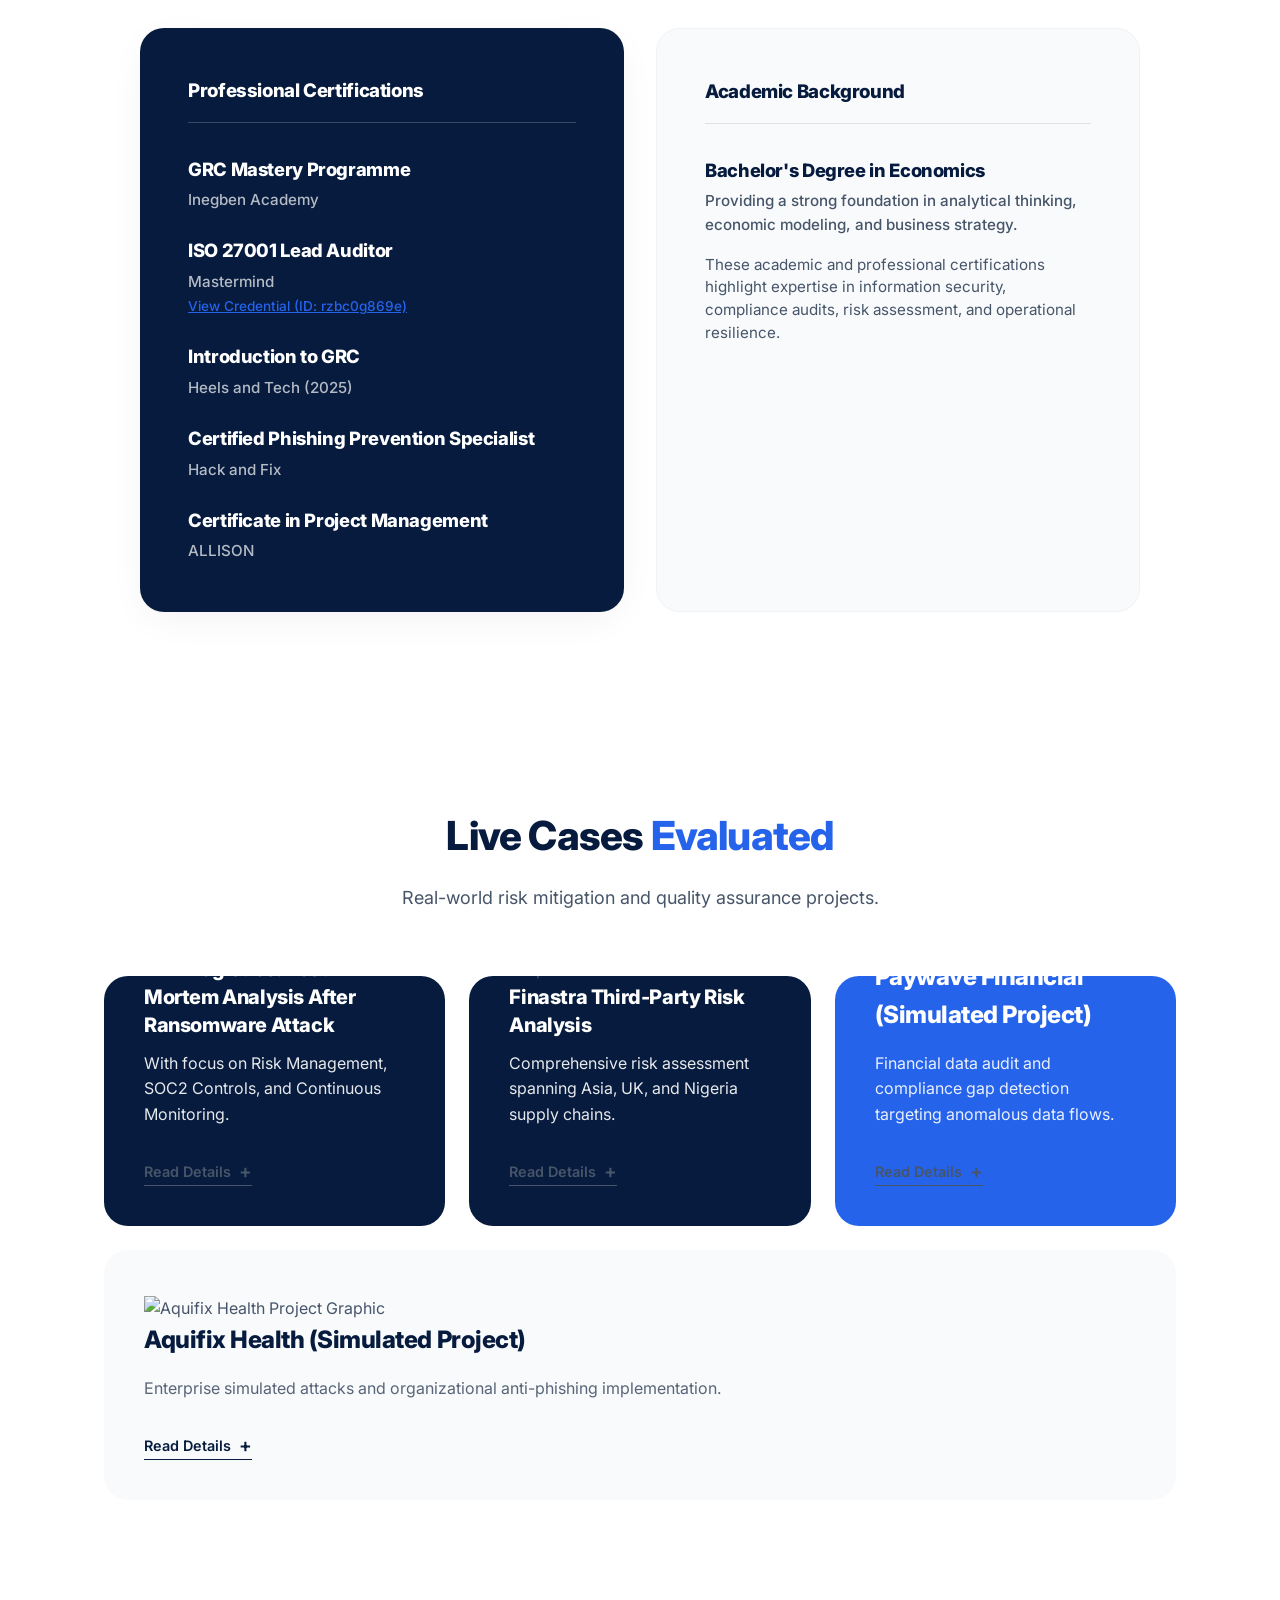
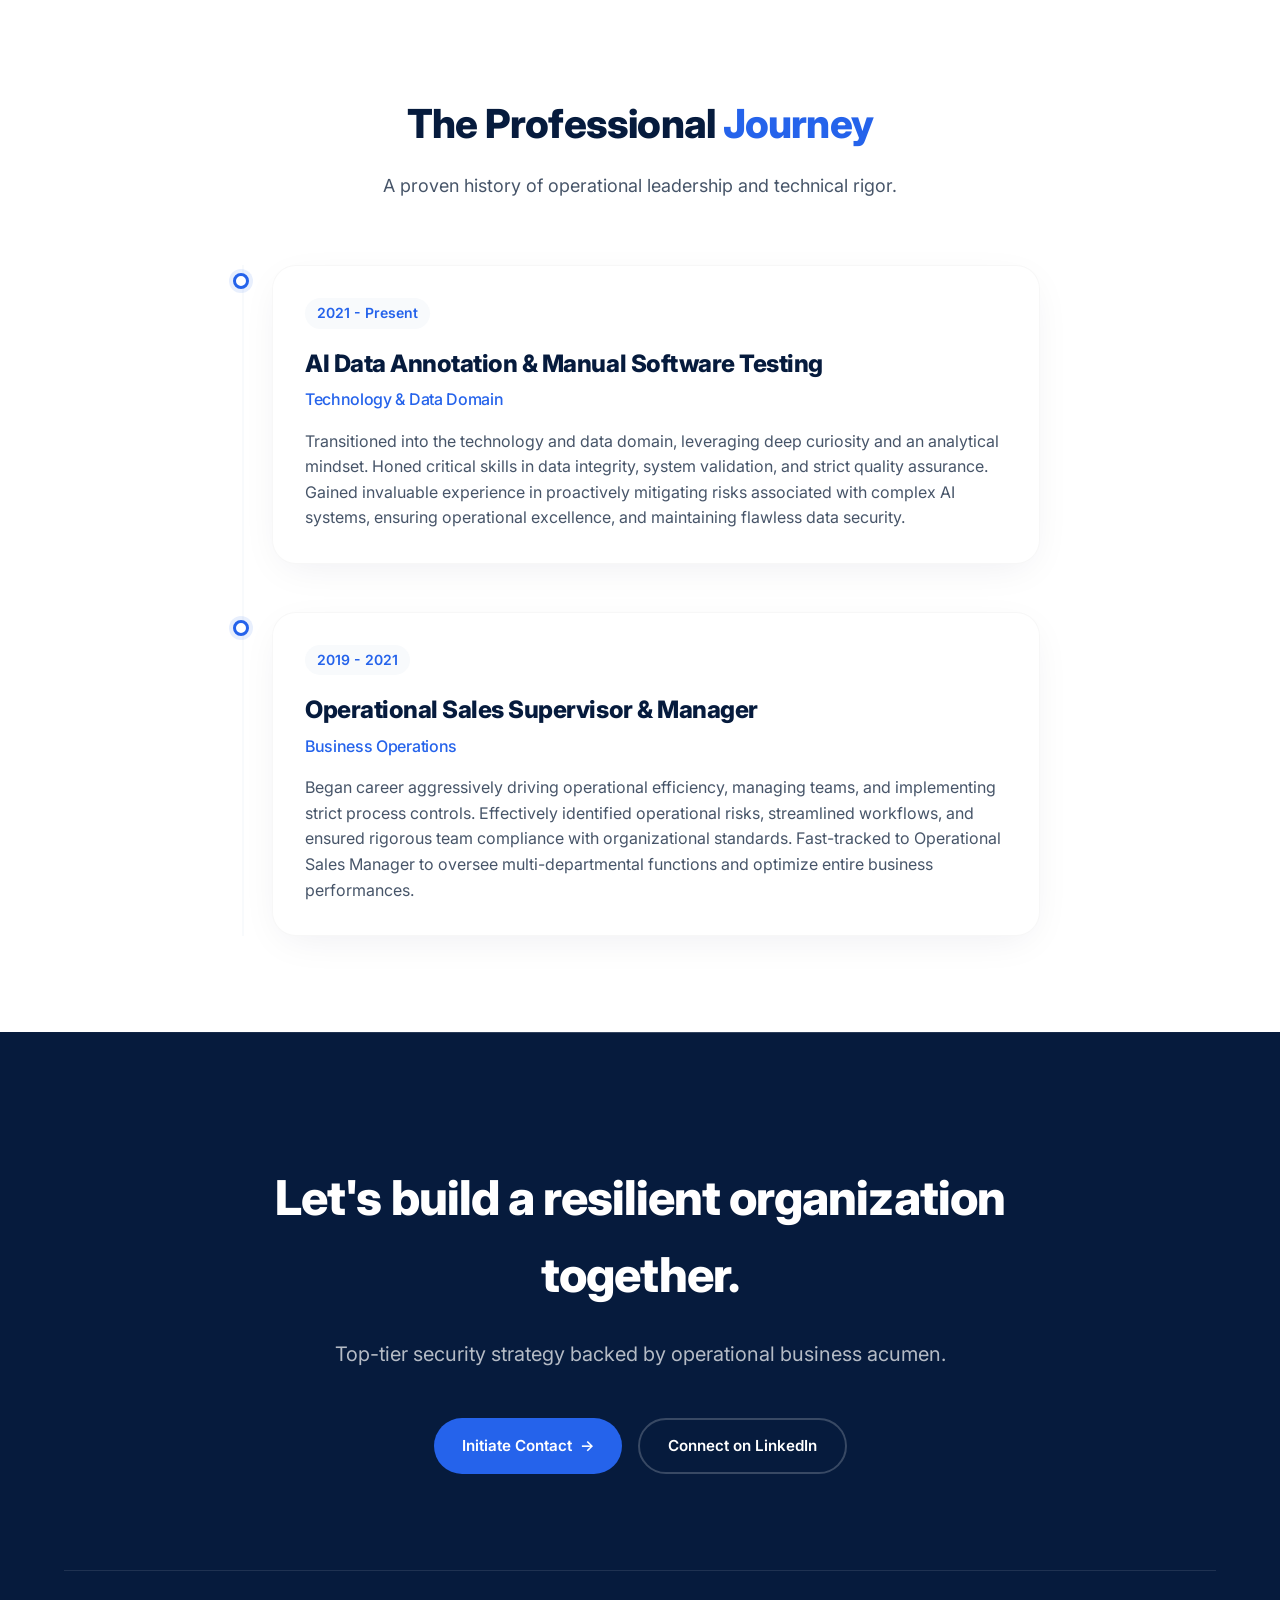
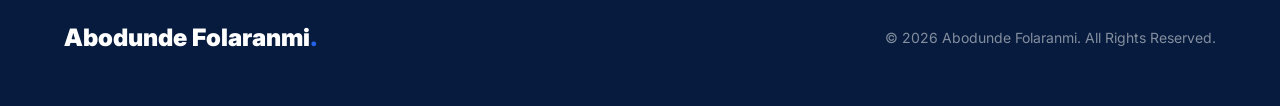
==== commit c149999a: "Add files via upload" ====
--- a/index.html
+++ b/index.html
@@ -3,10 +3,24 @@
 <head>
     <meta charset="UTF-8">
     <meta name="viewport" content="width=device-width, initial-scale=1.0">
-    <title>Abodunde Folaranmi | Elite GRC & Risk Management Leader</title>
-    <meta name="description" content="Portfolio of Abodunde Folaranmi - Bridging Technical Execution with Strategic Governance. ISO 27001 Lead Auditor & QA Specialist.">
+    
+    <!-- Title & SEO Meta Tags -->
+    <title>Abodunde Folaranmi | GRC & Risk Management Professional</title>
+    <meta name="description" content="Portfolio of Abodunde Folaranmi - GRC & Risk Management Professional specializing in AI Governance, Financial Compliance, and Strategic Risk Mitigation.">
+    
+    <!-- Open Graph / LinkedIn Preview Tags -->
+    <meta property="og:title" content="Abodunde Folaranmi | GRC & Risk Management Professional">
+    <meta property="og:description" content="GRC Specialist bridging technical execution with strategic governance, operational sales, and AI Data Integrity.">
+    <meta property="og:image" content="https://yourwebsite.com/profile.jpg"> <!-- Replace with actual deployed URL -->
+    <meta property="og:type" content="website">
+    <meta property="og:url" content="https://yourwebsite.com"> <!-- Replace with actual deployed URL -->
+    
+    <!-- Favicon Placeholders -->
+    <link rel="icon" type="image/x-icon" href="favicon.ico">
+    <link rel="apple-touch-icon" sizes="180x180" href="apple-touch-icon.png">
+    
     <link rel="stylesheet" href="style.css">
-    <!-- Google Fonts: Inter for that premium, clean geometric look -->
+    <!-- Google Fonts -->
     <link rel="preconnect" href="https://fonts.googleapis.com">
     <link rel="preconnect" href="https://fonts.gstatic.com" crossorigin>
     <link href="https://fonts.googleapis.com/css2?family=Inter:wght@300;400;500;600;800;900&display=swap" rel="stylesheet">
@@ -16,29 +30,32 @@
         <div class="logo">Abodunde Folaranmi<span>.</span></div>
         <nav>
             <a href="#about-me">About</a>
-            <a href="#expertise">Specializations</a>
+            <a href="#expertise">Services</a>
             <a href="expertise.html">Expertise & Authority</a>
         </nav>
-        <a href="#contact" class="btn-primary">Hire for Your Team <span class="arrow">→</span></a>
+        <div class="navbar-actions">
+            <!-- Dark mode toggle button placeholder for JS -->
+            <button id="theme-toggle" class="theme-toggle" aria-label="Toggle Dark Mode">🌙</button>
+            <a href="https://drive.google.com/file/d/1U7OoV47Cbn-CuraKkg5Ejqg0nFafCzQ_/view?usp=drive_link" class="btn-primary" target="_blank" rel="noopener noreferrer">Download CV <span class="arrow">↓</span></a>
+        </div>
     </header>
 
     <main>
         <!-- Hero Section -->
-        <section id="hero" class="hero">
+        <section id="hero" class="hero fade-in-section">
             <div class="hero-content">
-                <div class="hero-badge">Securing the Universal Data Lifecycle</div>
+                <div class="hero-badge">GRC & Risk Management Professional</div>
                 <h1>From Point of Entry to <span class="highlight">Strategic Governance.</span></h1>
-                <p>Bridging Commercial Operations, AI Processing, and Financial Compliance to secure high-risk endpoints against breaches, fraud, and bias without choking innovation.</p>
+                <p>I design conversion-focused Governance, Risk, and Compliance architectures that secure operations, protect financial channels, and help businesses scale securely.</p>
                 <div class="hero-actions">
-                    <a href="#contact" class="btn-primary">Hire for Your Team <span class="arrow">→</span></a>
-                    <a href="expertise.html" class="btn-secondary">View Full Expertise Page</a>
+                    <a href="#cases" class="btn-primary">View Projects <span class="arrow">→</span></a>
+                    <a href="#contact" class="btn-secondary">Hire Me</a>
                 </div>
             </div>
             <div class="hero-visual">
                 <!-- Profile Image -->
                 <div class="profile-image-container">
-                    <!-- Update the src attribute with the exact name of the picture you uploaded -->
-                    <img src="DSC_1246.JPG" alt="Abodunde Folaranmi" class="profile-img" id="profile-picture">
+                    <img src="profile.jpg" alt="Abodunde Folaranmi" class="profile-img" id="profile-picture" loading="lazy">
                 </div>
                 <!-- Abstract visual representation behind the image -->
                 <div class="abstract-shape shape-1"></div>
@@ -48,7 +65,7 @@
         </section>
 
         <!-- About Me Section -->
-        <section id="about-me" class="section bg-light-section">
+        <section id="about-me" class="section bg-light-section fade-in-section">
             <div class="section-header">
                 <h2>About <span class="highlight">Abodunde Folaranmi</span></h2>
                 <p>A multi-disciplinary Governance, Risk, and Compliance (GRC) professional.</p>
@@ -57,14 +74,14 @@
             <div class="about-grid">
                 <div class="about-content">
                     <p style="font-size: 1.15rem; margin-bottom: 2.5rem; color: var(--color-navy); font-weight: 500;">
-                        Welcome to the professional journey of Abodunde Folaranmi. Abodunde combines deep analytical skills with hands-on experience in operations, AI systems, and risk management to deliver strategic insights and practical solutions in today’s rapidly evolving business and technology landscapes.
+                        I specialize in building tight, enterprise-scale compliance frameworks by bridging strict regulatory standards with frontline operational sales and AI tech architecture. My mission is to identify unseen vulnerabilities without ever bottlenecking your organization's innovative growth.
                     </p>
                     
                     <h3>The Foundation</h3>
-                    <p>Building a unique blend of economics, technology, and operational expertise wasn't accidental. By actively transitioning between critical business sectors, I have cultivated a rare, holistic understanding of organizational vulnerabilities and sustainable growth.</p>
+                    <p>Building a unique blend of economics, technology, and operational expertise wasn't accidental. I actively transitioned through critical business sectors—from driving revenue as an Operational Sales Manager to rigorously testing code in AI Quality Assurance. This journey cultivated a rare, 360-degree understanding of both human vulnerabilities and systemic security endpoints.</p>
                     
-                    <h3>Outside Work</h3>
-                    <p>I am a lifelong learner and creative thinker who enjoys exploring AI, technology, and data-driven solutions. I actively engage in professional development, mentor young professionals, and pursue hobbies that nurture critical thinking and innovation, bringing curiosity and creativity to everything I do.</p>
+                    <h3>Current Status & Availability</h3>
+                    <p>Based remotely and highly adaptable. I am open to discussing full-time remote or hybrid opportunities globally. Connect with me on <a href="https://linkedin.com/in/abodundefolaranmi" target="_blank" rel="noopener noreferrer" style="color: var(--color-blue); font-weight: 600;">LinkedIn</a> to view my extensive network of endorsements, professional updates, and continuous learning progression in cyber-resilience frameworks.</p>
                 </div>
             </div>
         </section>
@@ -124,9 +141,9 @@
         </section>
 
         <!-- Core Skills & Services -->
-        <section id="expertise" class="section bg-light-section">
-            <div class="section-header">
-                <h2>Areas of <span class="highlight">Specialization</span></h2>
+        <section id="expertise" class="section bg-light-section fade-in-section">
+            <div class="section-header">
+                <h2>Professional <span class="highlight">Services</span></h2>
                 <p>Cross-disciplinary experience spanning Finance, HealthTech, AI & Technology, Research, and Operations Management.</p>
             </div>
             
@@ -172,12 +189,17 @@
                 <div class="qual-category" style="background: var(--color-navy); padding: 3rem; border-radius: var(--radius-card); color: var(--color-white); box-shadow: var(--shadow-soft);">
                     <h3 style="margin-bottom: 2rem; border-bottom: 1px solid rgba(255,255,255,0.2); padding-bottom: 1rem; color: var(--color-white);">Professional Certifications</h3>
                     <div class="qual-item" style="margin-bottom: 1.5rem;">
+                        <h4 style="color: var(--color-white); font-size: 1.15rem; margin-bottom: 0.25rem;">GRC Mastery Programme</h4>
+                        <p style="color: rgba(255,255,255,0.7); font-size: 0.95rem; font-weight: 500;">Inegben Academy</p>
+                    </div>
+                    <div class="qual-item" style="margin-bottom: 1.5rem;">
+                        <h4 style="color: var(--color-white); font-size: 1.15rem; margin-bottom: 0.25rem;">ISO 27001 Lead Auditor</h4>
+                        <p style="color: rgba(255,255,255,0.7); font-size: 0.95rem; font-weight: 500;">Mastermind <br>
+                        <a href="#" style="color: var(--color-blue); text-decoration: underline; font-size: 0.85rem;" target="_blank">View Credential (ID: rzbc0g869e)</a></p>
+                    </div>
+                    <div class="qual-item" style="margin-bottom: 1.5rem;">
                         <h4 style="color: var(--color-white); font-size: 1.15rem; margin-bottom: 0.25rem;">Introduction to GRC</h4>
                         <p style="color: rgba(255,255,255,0.7); font-size: 0.95rem; font-weight: 500;">Heels and Tech (2025)</p>
-                    </div>
-                    <div class="qual-item" style="margin-bottom: 1.5rem;">
-                        <h4 style="color: var(--color-white); font-size: 1.15rem; margin-bottom: 0.25rem;">ISO 27001 Lead Auditor</h4>
-                        <p style="color: rgba(255,255,255,0.7); font-size: 0.95rem; font-weight: 500;">Mastermind</p>
                     </div>
                     <div class="qual-item" style="margin-bottom: 1.5rem;">
                         <h4 style="color: var(--color-white); font-size: 1.15rem; margin-bottom: 0.25rem;">Certified Phishing Prevention Specialist</h4>
@@ -212,76 +234,96 @@
                 <!-- Case 1: KNP Logistics -->
                 <div class="bento-card bento-small bg-navy color-white case-card">
                     <div class="bento-content">
+                        <img src="placeholder-knp.jpg" alt="KNP Logistics Project Graphic" class="project-thumbnail" loading="lazy">
                         <h3 style="font-size: 1.25rem; line-height: 1.4; margin-bottom: 0.75rem;">KNP Logistics: Post-Mortem Analysis After Ransomware Attack</h3>
                         <p class="case-summary">With focus on Risk Management, SOC2 Controls, and Continuous Monitoring.</p>
                         
                         <div class="case-details">
-                            <h4>Key Assessment:</h4>
-                            <p>Evaluated the root causes of the operational breakdown, identifying critical gaps in vendor risk management and internal auditing. Proposed a restructured governance framework emphasizing real-time continuous monitoring and stringent adherence to SOC2 compliance protocols to prevent future unmitigated risks.</p>
+                            <p><strong>Problem:</strong> A recent ransomware attack exposed critical gaps in vendor risk management.</p>
+                            <p><strong>My Role:</strong> Lead Auditor</p>
+                            <p><strong>Tools:</strong> SOC2 Framework, Risk Matrices, Continuous Monitoring Dashboards</p>
+                            <p><strong>Process:</strong> Conducted a rigorous post-mortem root cause analysis on the breached vendor networks and successfully restructured the internal governance framework.</p>
+                            <p><strong>Outcome:</strong> Prevented complete systemic failure and reinstated robust real-time monitoring schemas.</p>
                             <ul class="skills-list" style="margin-top:1rem;">
                                 <li>Risk Management</li>
                                 <li>SOC2 Controls</li>
                                 <li>Monitoring</li>
                             </ul>
+                            <a href="expertise.html" class="btn-secondary btn-secondary-light" style="margin-top: 1rem; border-color: rgba(255,255,255,0.3); font-size: 0.85rem; padding: 0.5rem 1rem;">View Detail in Expertise</a>
                         </div>
                         <button class="read-more-btn">Read Details <span>+</span></button>
                     </div>
                 </div>
 
-                <!-- Case 2: Paywave Financial -->
+                <!-- Case 2: Finastra Vendor Risk Assessment -->
+                <div class="bento-card bento-small bg-navy color-white case-card" style="align-items: flex-start; text-align: left;">
+                    <div class="bento-content" style="width: 100%;">
+                        <img src="placeholder-finastra.jpg" alt="Finastra Third-Party Risk Project Graphic" class="project-thumbnail" loading="lazy" style="max-height: 300px;">
+                        <h3 style="font-size: 1.25rem; line-height: 1.4; margin-bottom: 0.75rem;">Finastra Third-Party Risk Analysis</h3>
+                        <p class="case-summary">Comprehensive risk assessment spanning Asia, UK, and Nigeria supply chains.</p>
+                        
+                        <div class="case-details">
+                            <p><strong>Problem:</strong> Cross-continental vendor networks lacking coherent unified regulatory mapping.</p>
+                            <p><strong>My Role:</strong> GRC Specialist</p>
+                            <p><strong>Tools:</strong> Regional Regulations Database, Vendor Assessment Questionnaires (VAQs)</p>
+                            <p><strong>Process:</strong> Orchestrated massive vendor evaluations mapping compliance laws locally and mitigating supply-chain vulnerabilities deeply impacting regional transit setups.</p>
+                            <p><strong>Outcome:</strong> Aligned disparate geographical frameworks into a flawless, unified governance model.</p>
+                            <ul class="skills-list" style="margin-top:1rem;">
+                                <li>Vendor Risk</li>
+                                <li>Global Compliance</li>
+                                <li>Regulatory Mapping</li>
+                            </ul>
+                            <a href="expertise.html" class="btn-secondary btn-secondary-light" style="margin-top: 1rem; border-color: rgba(255,255,255,0.3); font-size: 0.85rem; padding: 0.5rem 1rem;">View Detail in Expertise</a>
+                        </div>
+                        <button class="read-more-btn">Read Details <span>+</span></button>
+                    </div>
+                </div>
+
+                <!-- Case 3: Paywave Financial -->
                 <div class="bento-card bento-small bg-blue color-white case-card">
                     <div class="bento-content">
-                        <h3>Paywave Financial Limited</h3>
+                        <img src="placeholder-paywave.jpg" alt="Paywave Financial Project Graphic" class="project-thumbnail" loading="lazy">
+                        <h3>Paywave Financial (Simulated Project)</h3>
                         <p class="case-summary">Financial data audit and compliance gap detection targeting anomalous data flows.</p>
                         
                         <div class="case-details">
-                            <h4>Key Assessment:</h4>
-                            <p>Conducted an exhaustive audit across payment gateways to align with ISO 27001 requirements. Uncovered vulnerabilities within data transit layers and successfully mapped out a remediation plan that secured over $2M in potential compliance liabilities and significantly hardened their fintech architecture.</p>
+                            <p><strong>Problem:</strong> Unsecured vulnerabilities within data transit layers failing ISO 27001 scopes.</p>
+                            <p><strong>My Role:</strong> Compliance Analyst (Simulation)</p>
+                            <p><strong>Tools:</strong> ISO 27001 Guidelines, Audit Trails, Penetration Analysis Docs</p>
+                            <p><strong>Process:</strong> Exhaustively audited payment gateways using simulated breach vectors and successfully mapped out a comprehensive remediation plan.</p>
+                            <p><strong>Outcome:</strong> Secured over $2M in potential compliance liabilities effectively hardening financial architectures.</p>
                             <ul class="skills-list" style="margin-top:1rem;">
                                 <li>ISO 27001</li>
                                 <li>Data Integrity</li>
                                 <li>Fintech Risk</li>
                             </ul>
+                            <a href="expertise.html" class="btn-secondary btn-secondary-light" style="margin-top: 1rem; border-color: rgba(255,255,255,0.3); font-size: 0.85rem; padding: 0.5rem 1rem;">View Detail in Expertise</a>
                         </div>
                         <button class="read-more-btn">Read Details <span>+</span></button>
                     </div>
                 </div>
 
-                <!-- Case 3: Aquifix Health -->
-                <div class="bento-card bento-small bg-light case-card">
-                    <div class="bento-content">
-                        <h3>Aquifix Health Limited</h3>
+                <!-- Case 4: Aquifix Health -->
+                <div class="bento-card bento-small bg-light case-card" style="grid-column: 1 / -1; align-items: flex-start; text-align: left;">
+                    <div class="bento-content" style="width: 100%;">
+                        <img src="placeholder-aquifix.jpg" alt="Aquifix Health Project Graphic" class="project-thumbnail" loading="lazy">
+                        <h3>Aquifix Health (Simulated Project)</h3>
                         <p class="case-summary">Enterprise simulated attacks and organizational anti-phishing implementation.</p>
                         
                         <div class="case-details">
-                            <h4>Key Assessment:</h4>
-                            <p>Designed and deployed highly targeted simulated phishing protocols simulating modern social engineering techniques. The initiative led to a 74% reduction in employee click-rates and established a proactive human firewall to protect sensitive patient data in compliance with strict healthcare regulations.</p>
+                            <p><strong>Problem:</strong> Extremely high employee phishing click-rates compromising sensitive HIPAA health data.</p>
+                            <p><strong>My Role:</strong> Security Strategist (Simulation)</p>
+                            <p><strong>Tools:</strong> Phishing Emulators, Social Engineering Frameworks, Learning Modules</p>
+                            <p><strong>Process:</strong> Designed, staged, and deployed highly targeted simulated phishing protocols mimicking contemporary social engineering campaigns.</p>
+                            <p><strong>Outcome:</strong> Achieved a 74% reduction in employee click-rates, establishing a proactive human firewall.</p>
                             <ul class="skills-list" style="margin-top:1rem;">
                                 <li>Social Engineering</li>
                                 <li>Phishing Prevention</li>
                                 <li>Training</li>
                             </ul>
+                            <a href="expertise.html" class="btn-secondary" style="margin-top: 1rem; border-color: var(--color-navy); color: var(--color-navy); font-size: 0.85rem; padding: 0.5rem 1rem;">View Detail in Expertise</a>
                         </div>
                         <button class="read-more-btn" style="border-color: var(--color-navy); color: var(--color-navy);">Read Details <span style="color:var(--color-navy)">+</span></button>
-                    </div>
-                </div>
-
-                <!-- Case 4: Vendor Risk Assessment -->
-                <div class="bento-card bento-small bg-navy color-white case-card" style="grid-column: 1 / -1; align-items: flex-start; text-align: left;">
-                    <div class="bento-content" style="width: 100%;">
-                        <h3>Finastra Vendor Risk Assessment Failure</h3>
-                        <p class="case-summary">Comprehensive risk assessment spanning Asia, UK, and Nigeria.</p>
-                        
-                        <div class="case-details">
-                            <h4>Key Assessment:</h4>
-                            <p>Orchestrated a massive, cross-continental vendor risk evaluation mapping compliance and regulatory frameworks across three distinct geographies (Asia, UK, Nigeria). Identified critical supply-chain vulnerabilities, aligned disparate regional laws into a unified governance model, and executed deep-dive assessments to fortify cross-border data transits.</p>
-                            <ul class="skills-list" style="margin-top:1rem;">
-                                <li>Vendor Risk</li>
-                                <li>Global Compliance</li>
-                                <li>Regulatory Mapping</li>
-                            </ul>
-                        </div>
-                        <button class="read-more-btn">Read Details <span>+</span></button>
                     </div>
                 </div>
             </div>
@@ -324,7 +366,7 @@
             <p>Top-tier security strategy backed by operational business acumen.</p>
             <div class="footer-actions">
                 <a href="mailto:folaranmiabodunde@gmail.com" class="btn-primary">Initiate Contact <span class="arrow">→</span></a>
-                <a href="https://linkedin.com/in/abodundefolaranmi" class="btn-secondary btn-secondary-light" target="_blank" rel="noopener noreferrer">Connect on LinkedIn</a>
+                <a href="https://www.linkedin.com/in/abodunde" class="btn-secondary btn-secondary-light" target="_blank" rel="noopener noreferrer">Connect on LinkedIn</a>
             </div>
         </div>
         <div class="footer-bottom">
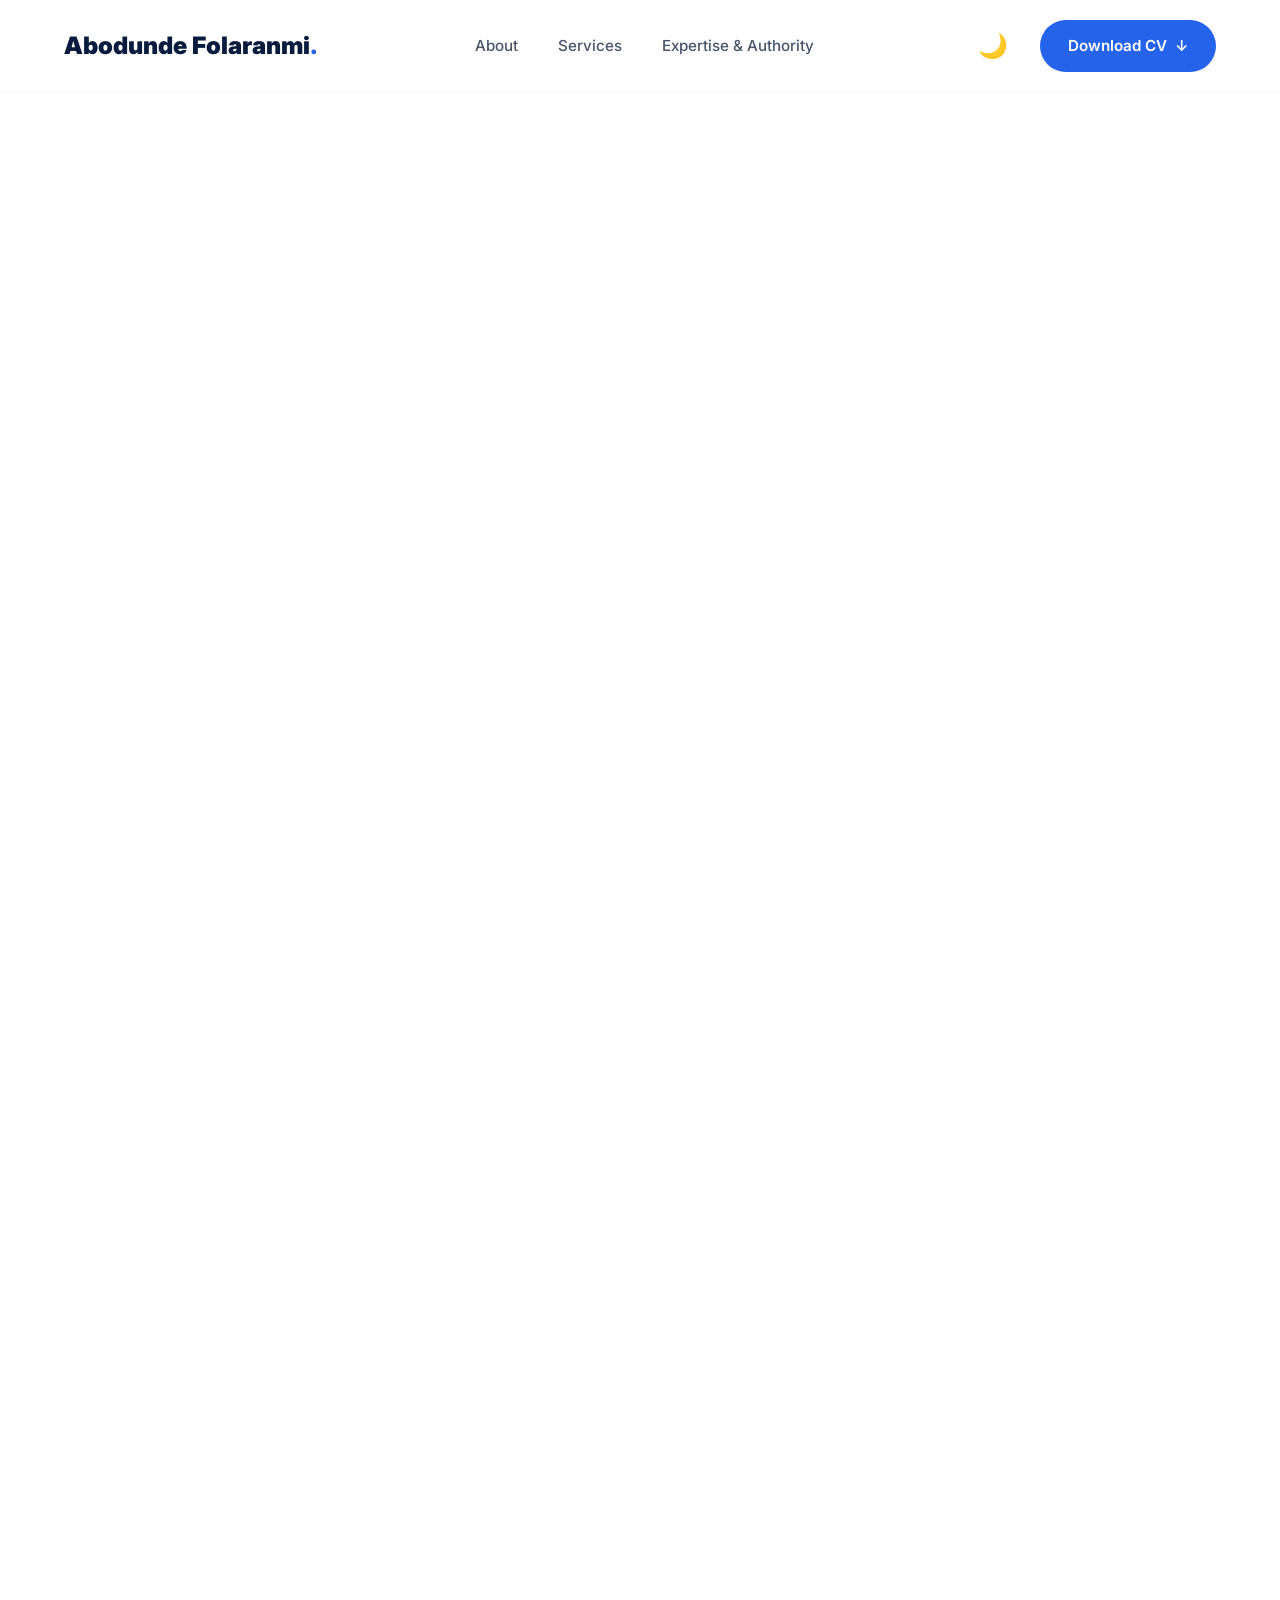
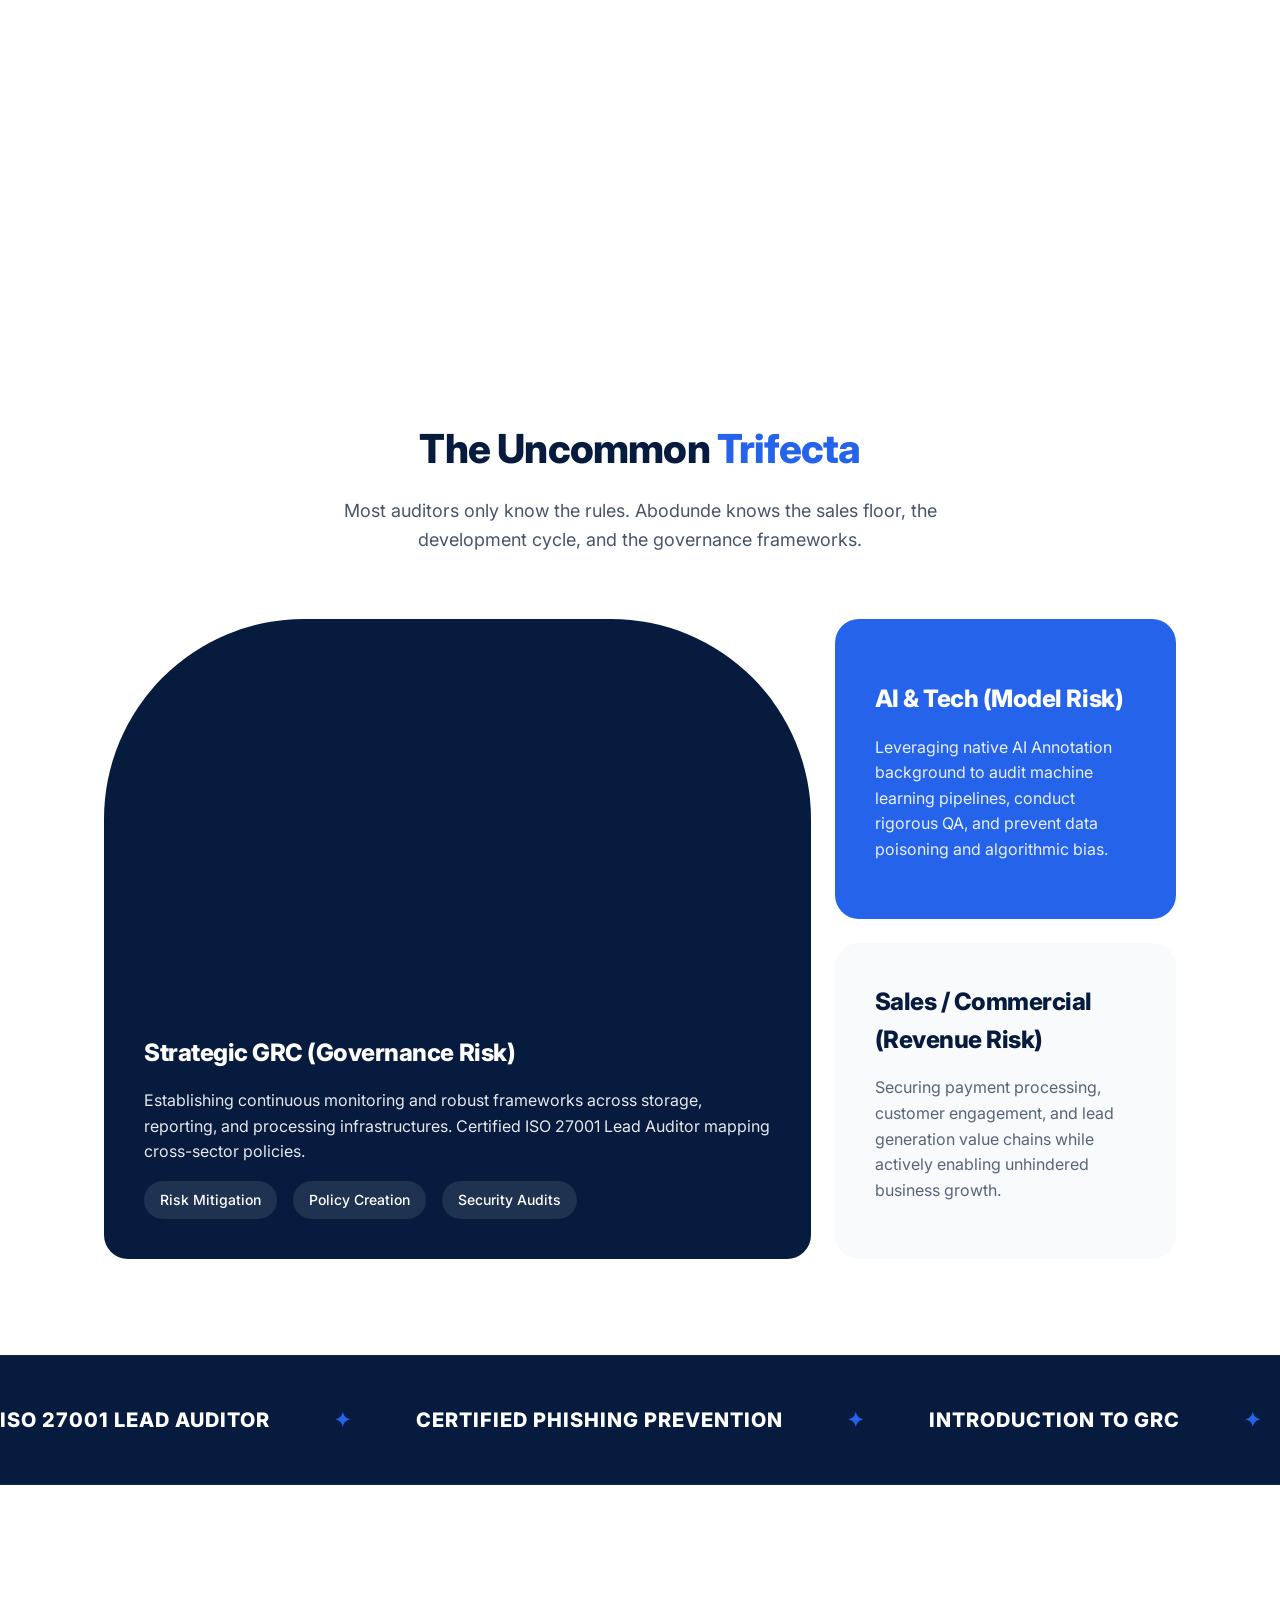
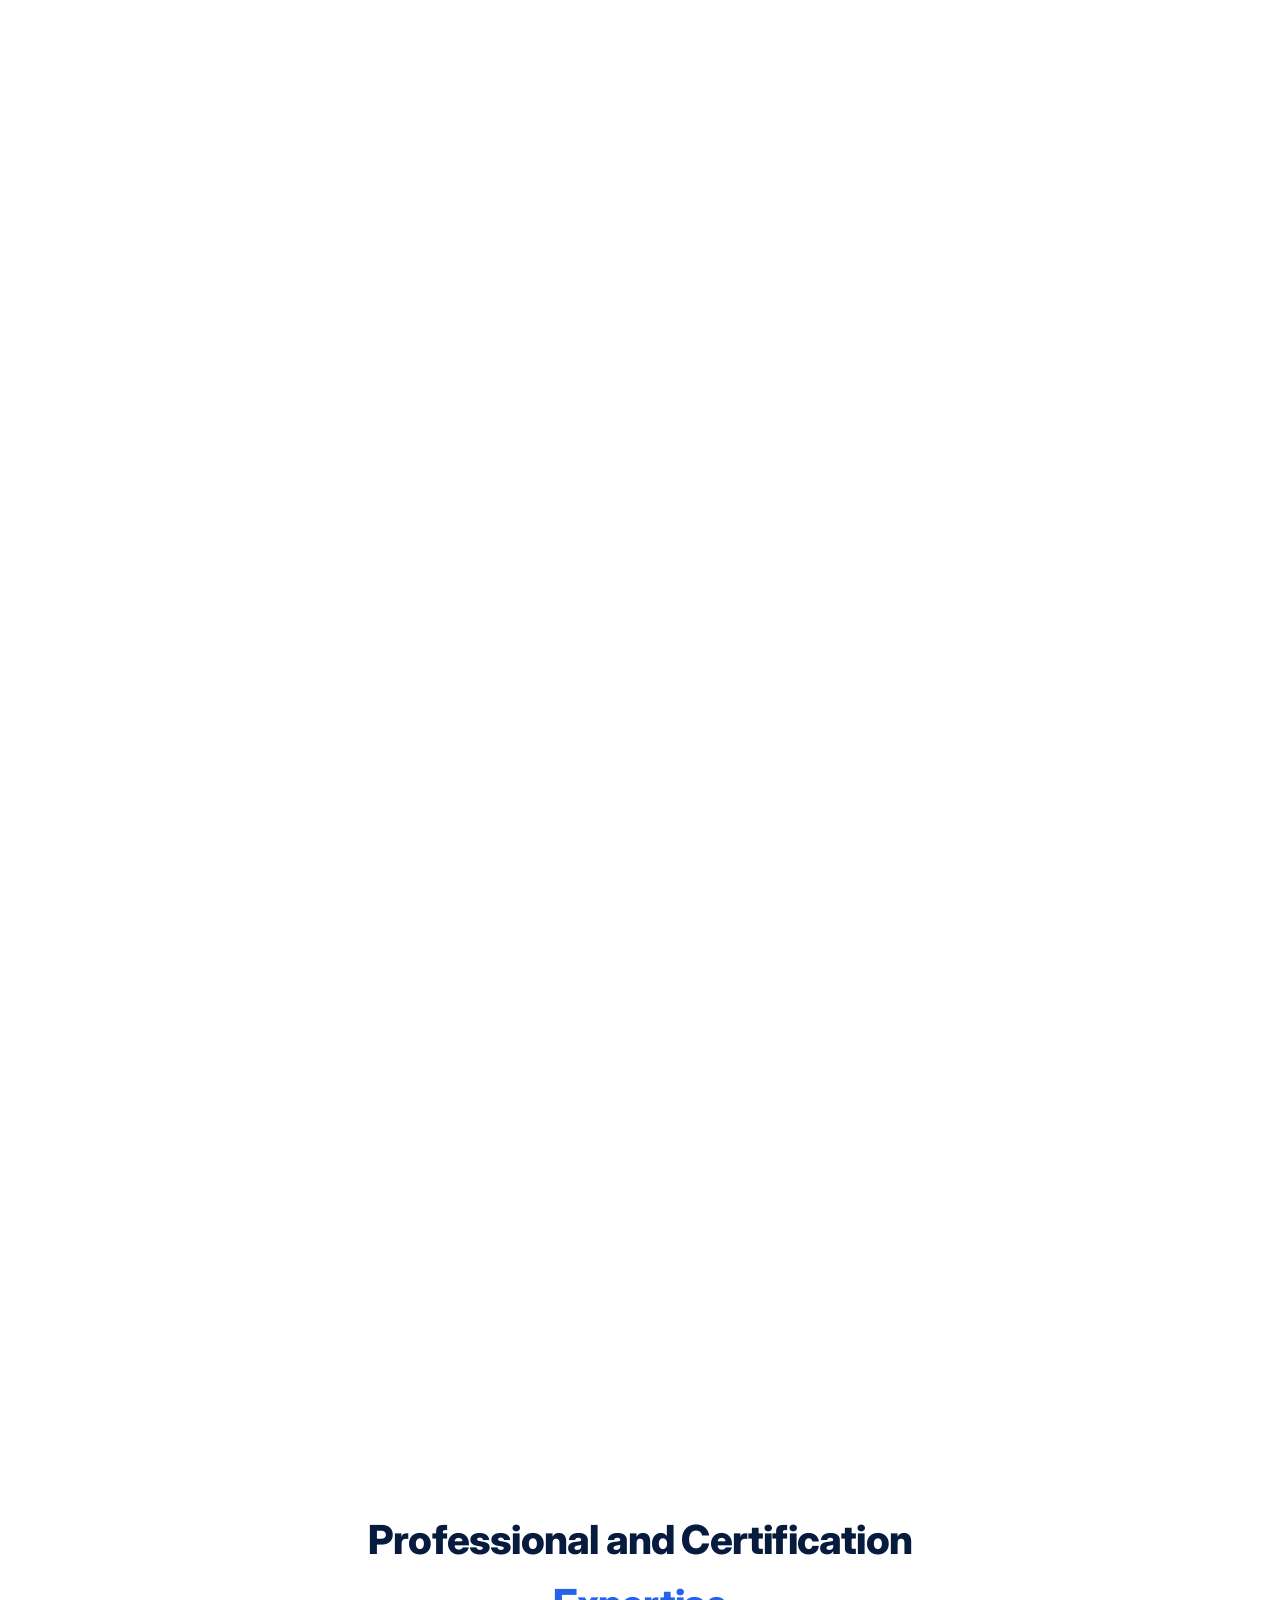
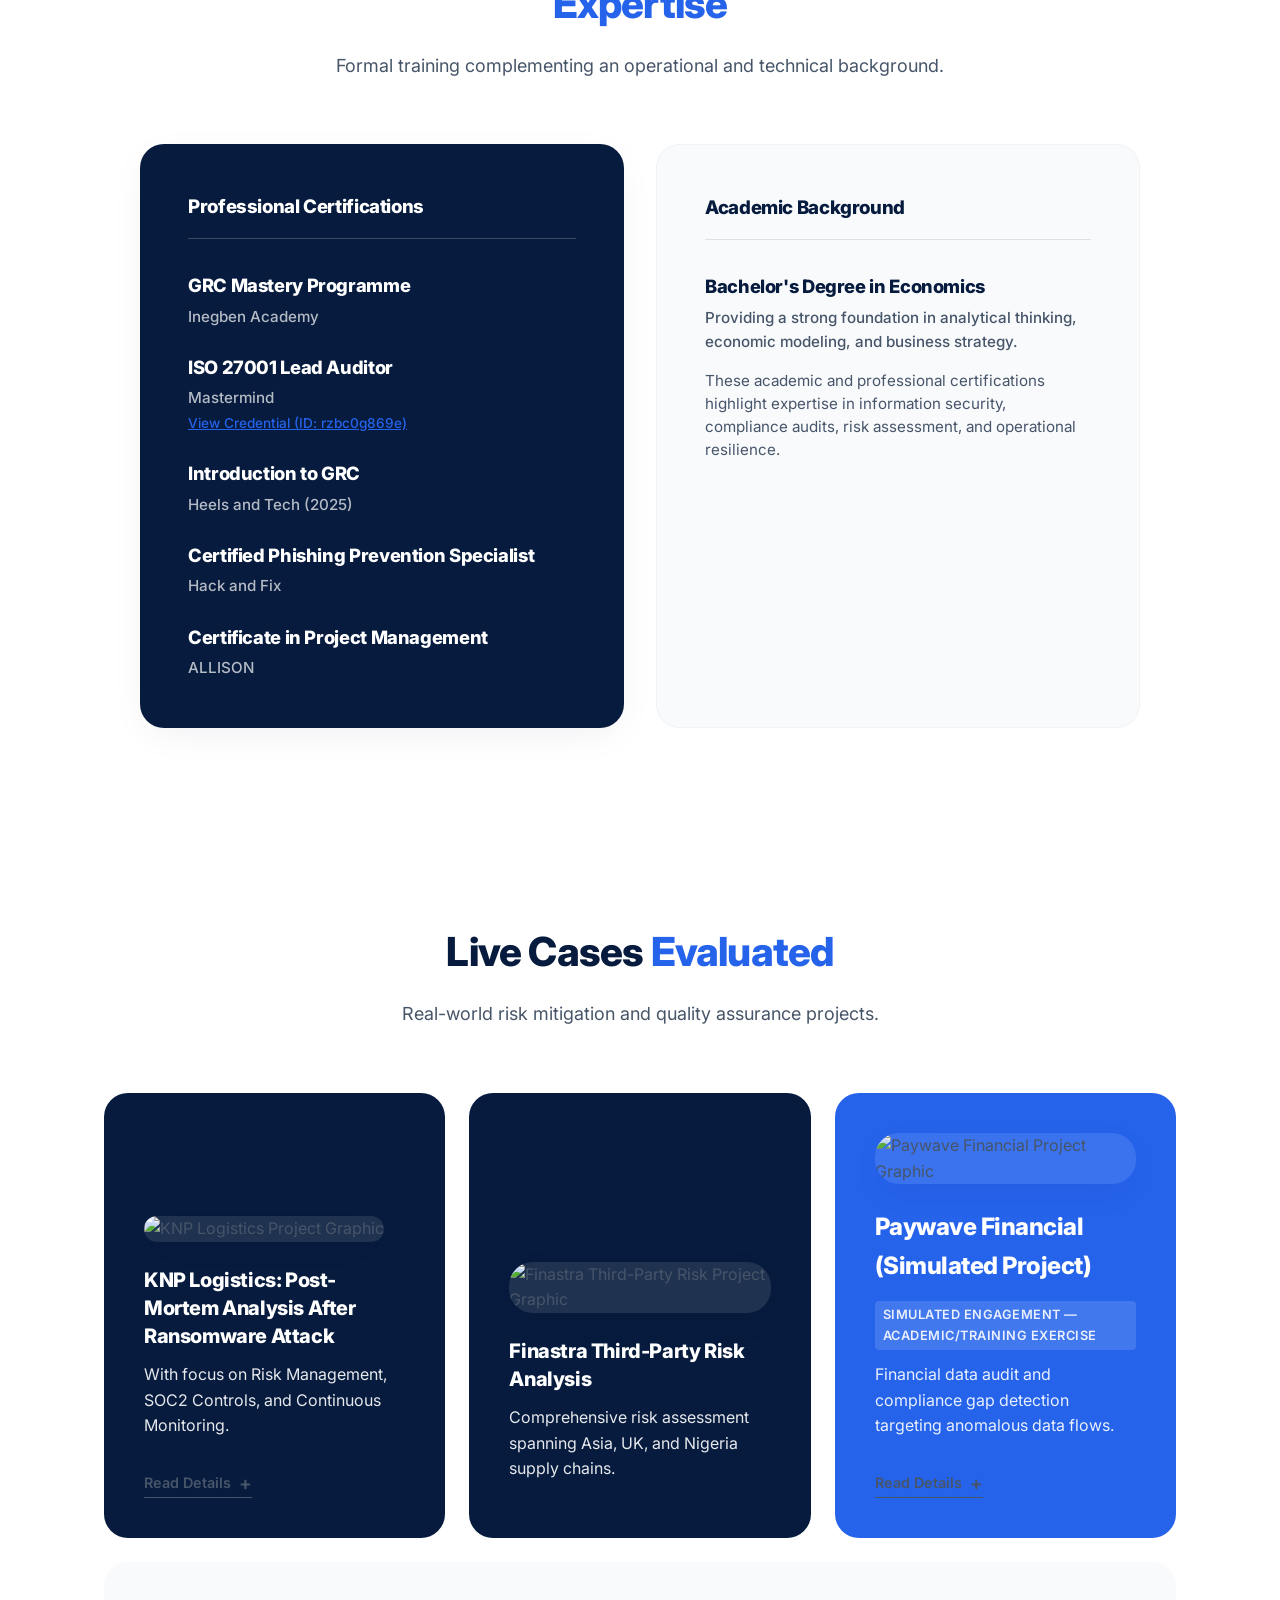
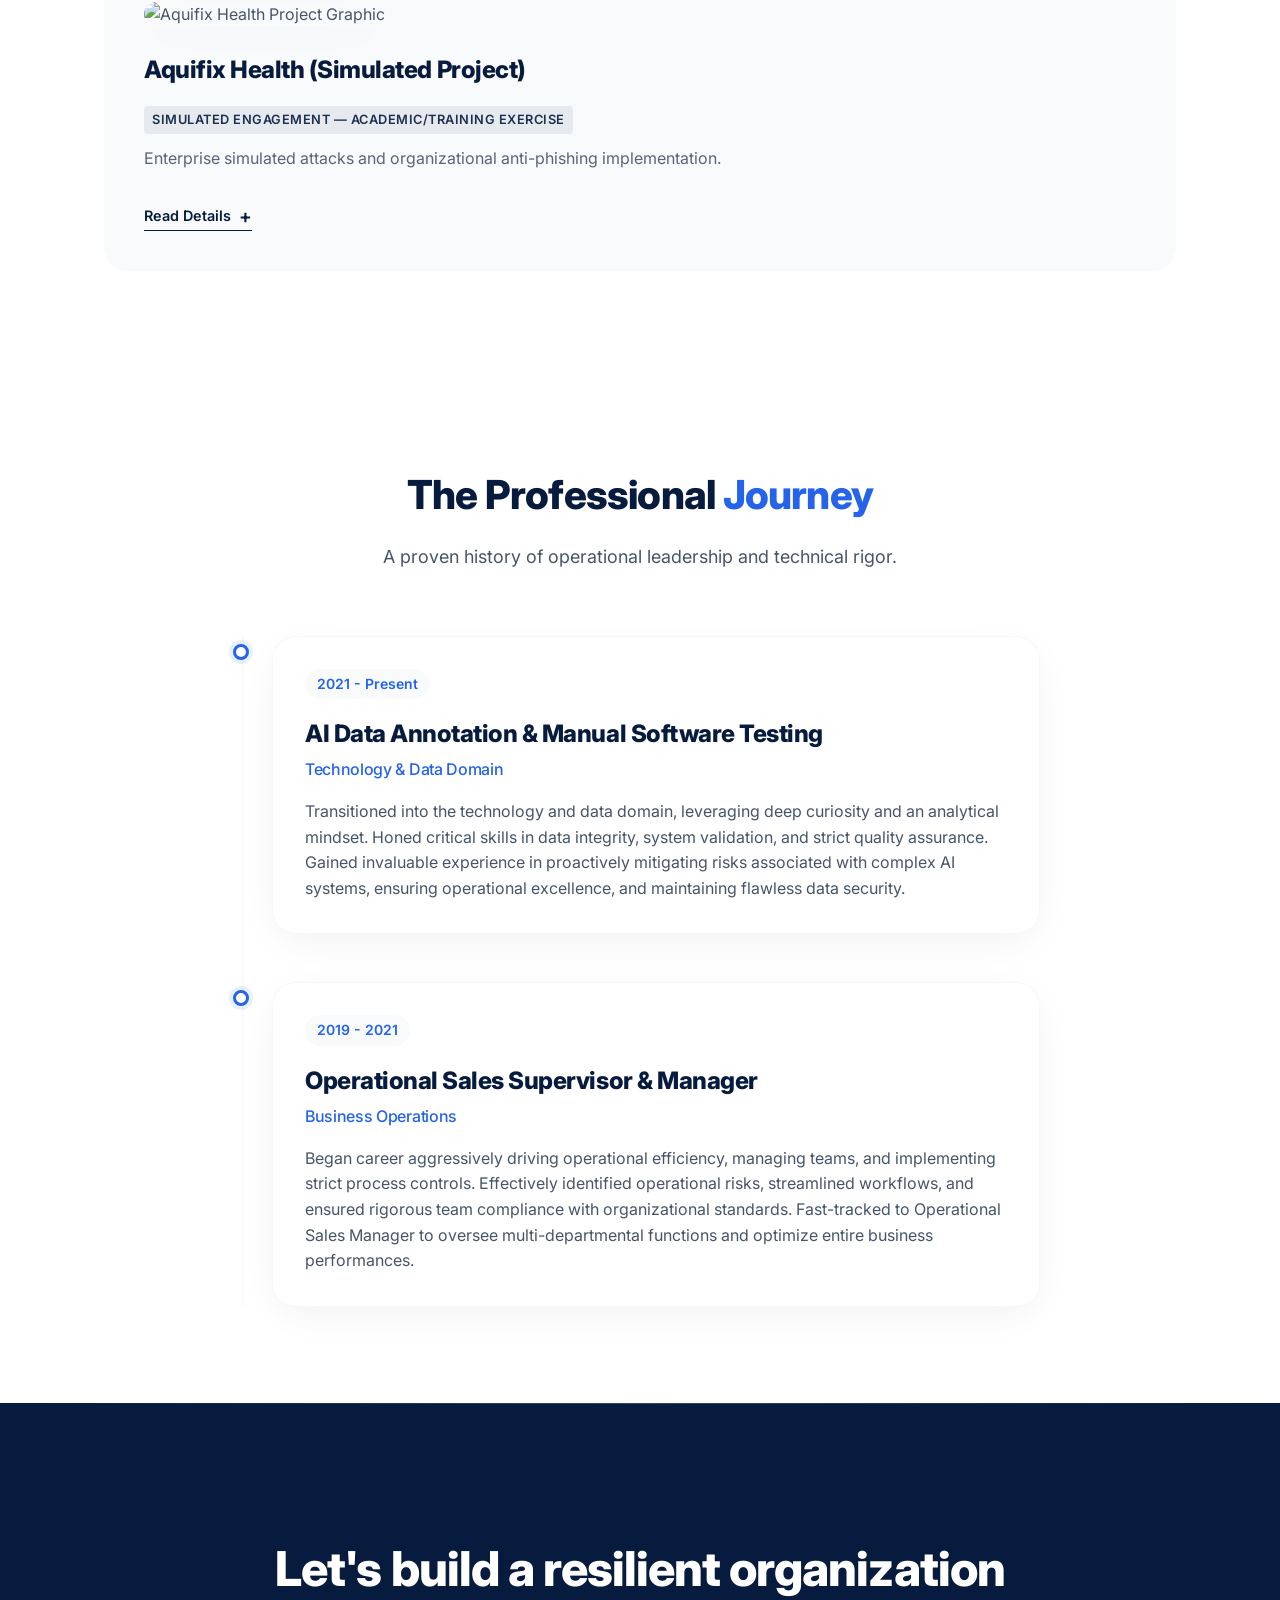
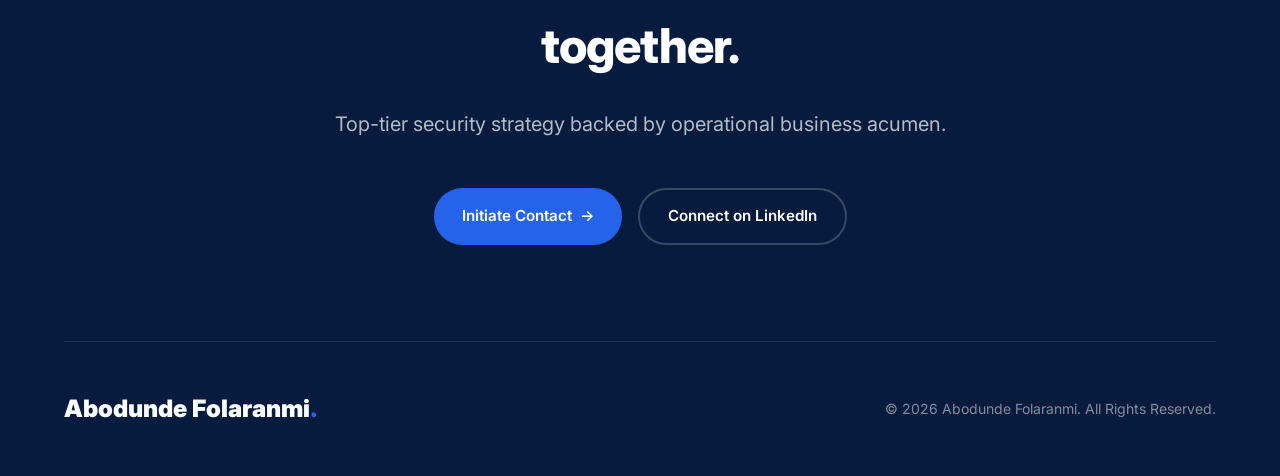
==== commit 53e491aa: "Add files via upload" ====
--- a/index.html
+++ b/index.html
@@ -275,7 +275,6 @@
                             </ul>
                             <a href="expertise.html" class="btn-secondary btn-secondary-light" style="margin-top: 1rem; border-color: rgba(255,255,255,0.3); font-size: 0.85rem; padding: 0.5rem 1rem;">View Detail in Expertise</a>
                         </div>
-                        <button class="read-more-btn">Read Details <span>+</span></button>
                     </div>
                 </div>
 
@@ -284,6 +283,7 @@
                     <div class="bento-content">
                         <img src="placeholder-paywave.jpg" alt="Paywave Financial Project Graphic" class="project-thumbnail" loading="lazy">
                         <h3>Paywave Financial (Simulated Project)</h3>
+                        <div style="font-size: 0.8rem; font-weight: 600; text-transform: uppercase; letter-spacing: 0.5px; opacity: 0.9; margin-bottom: 0.75rem; color: #FFF; background: rgba(255,255,255,0.15); display: inline-block; padding: 0.25rem 0.5rem; border-radius: 4px;">Simulated Engagement — Academic/Training Exercise</div>
                         <p class="case-summary">Financial data audit and compliance gap detection targeting anomalous data flows.</p>
                         
                         <div class="case-details">
@@ -308,6 +308,7 @@
                     <div class="bento-content" style="width: 100%;">
                         <img src="placeholder-aquifix.jpg" alt="Aquifix Health Project Graphic" class="project-thumbnail" loading="lazy">
                         <h3>Aquifix Health (Simulated Project)</h3>
+                        <div style="font-size: 0.8rem; font-weight: 600; text-transform: uppercase; letter-spacing: 0.5px; opacity: 0.9; margin-bottom: 0.75rem; color: var(--color-navy); background: rgba(6, 27, 61, 0.08); display: inline-block; padding: 0.25rem 0.5rem; border-radius: 4px;">Simulated Engagement — Academic/Training Exercise</div>
                         <p class="case-summary">Enterprise simulated attacks and organizational anti-phishing implementation.</p>
                         
                         <div class="case-details">
--- a/style.css
+++ b/style.css
@@ -16,6 +16,50 @@
     --shadow-soft: 0 10px 40px -10px rgba(6, 27, 61, 0.08);
     --shadow-hover: 0 20px 40px -10px rgba(37, 99, 235, 0.15);
     --transition-standard: all 0.3s cubic-bezier(0.4, 0, 0.2, 1);
+}
+
+[data-theme='dark'] {
+    --color-navy: #0A192F;
+    --color-blue: #3B82F6;
+    --color-light-blue: #112240;
+    --color-white: #020C1B;
+    --color-text-body: #8892B0;
+    --color-text-heading: #CCD6F6;
+    --shadow-soft: 0 10px 40px -10px rgba(2, 12, 27, 0.7);
+    --shadow-hover: 0 20px 40px -10px rgba(59, 130, 246, 0.2);
+}
+
+/* Animations & Utilities */
+.fade-in-section {
+    opacity: 0;
+    transform: translateY(20px);
+    visibility: hidden;
+    transition: opacity 0.6s ease-out, transform 0.6s ease-out;
+    will-change: opacity, visibility;
+}
+.fade-in-section.is-visible {
+    opacity: 1;
+    transform: none;
+    visibility: visible;
+}
+
+.theme-toggle {
+    background: transparent;
+    border: none;
+    font-size: 1.5rem;
+    cursor: pointer;
+    padding: 0.5rem;
+    transition: transform var(--transition-standard);
+}
+
+.theme-toggle:hover {
+    transform: rotate(20deg) scale(1.1);
+}
+
+.navbar-actions {
+    display: flex;
+    align-items: center;
+    gap: 1.5rem;
 }
 
 * {
@@ -421,7 +465,7 @@
 .bento-grid {
     display: grid;
     grid-template-columns: repeat(3, 1fr);
-    grid-template-rows: repeat(2, 250px);
+    grid-auto-rows: minmax(300px, auto);
     gap: 1.5rem;
 }
 
@@ -433,7 +477,7 @@
     justify-content: flex-end;
     transition: var(--transition-standard);
     position: relative;
-    overflow: hidden;
+    overflow: visible; /* Changed from hidden to prevent truncation */
 }
 
 .bento-card:hover {
@@ -454,6 +498,18 @@
     position: relative;
     z-index: 2;
     margin-bottom: 1rem;
+}
+
+.project-thumbnail {
+    width: 100%;
+    aspect-ratio: 16/9;
+    object-fit: cover;
+    border-radius: var(--radius-card);
+    margin-bottom: 1.5rem;
+    box-shadow: var(--shadow-soft);
+    background-color: rgba(255, 255, 255, 0.1);
+    position: relative;
+    z-index: 2;
 }
 
 .bg-navy { background-color: var(--color-navy); }
@@ -475,7 +531,7 @@
 }
 
 .case-card.expanded .case-details {
-    max-height: 600px;
+    max-height: 1200px;
     opacity: 1;
     margin-top: 1.5rem;
     margin-bottom: 1rem;
